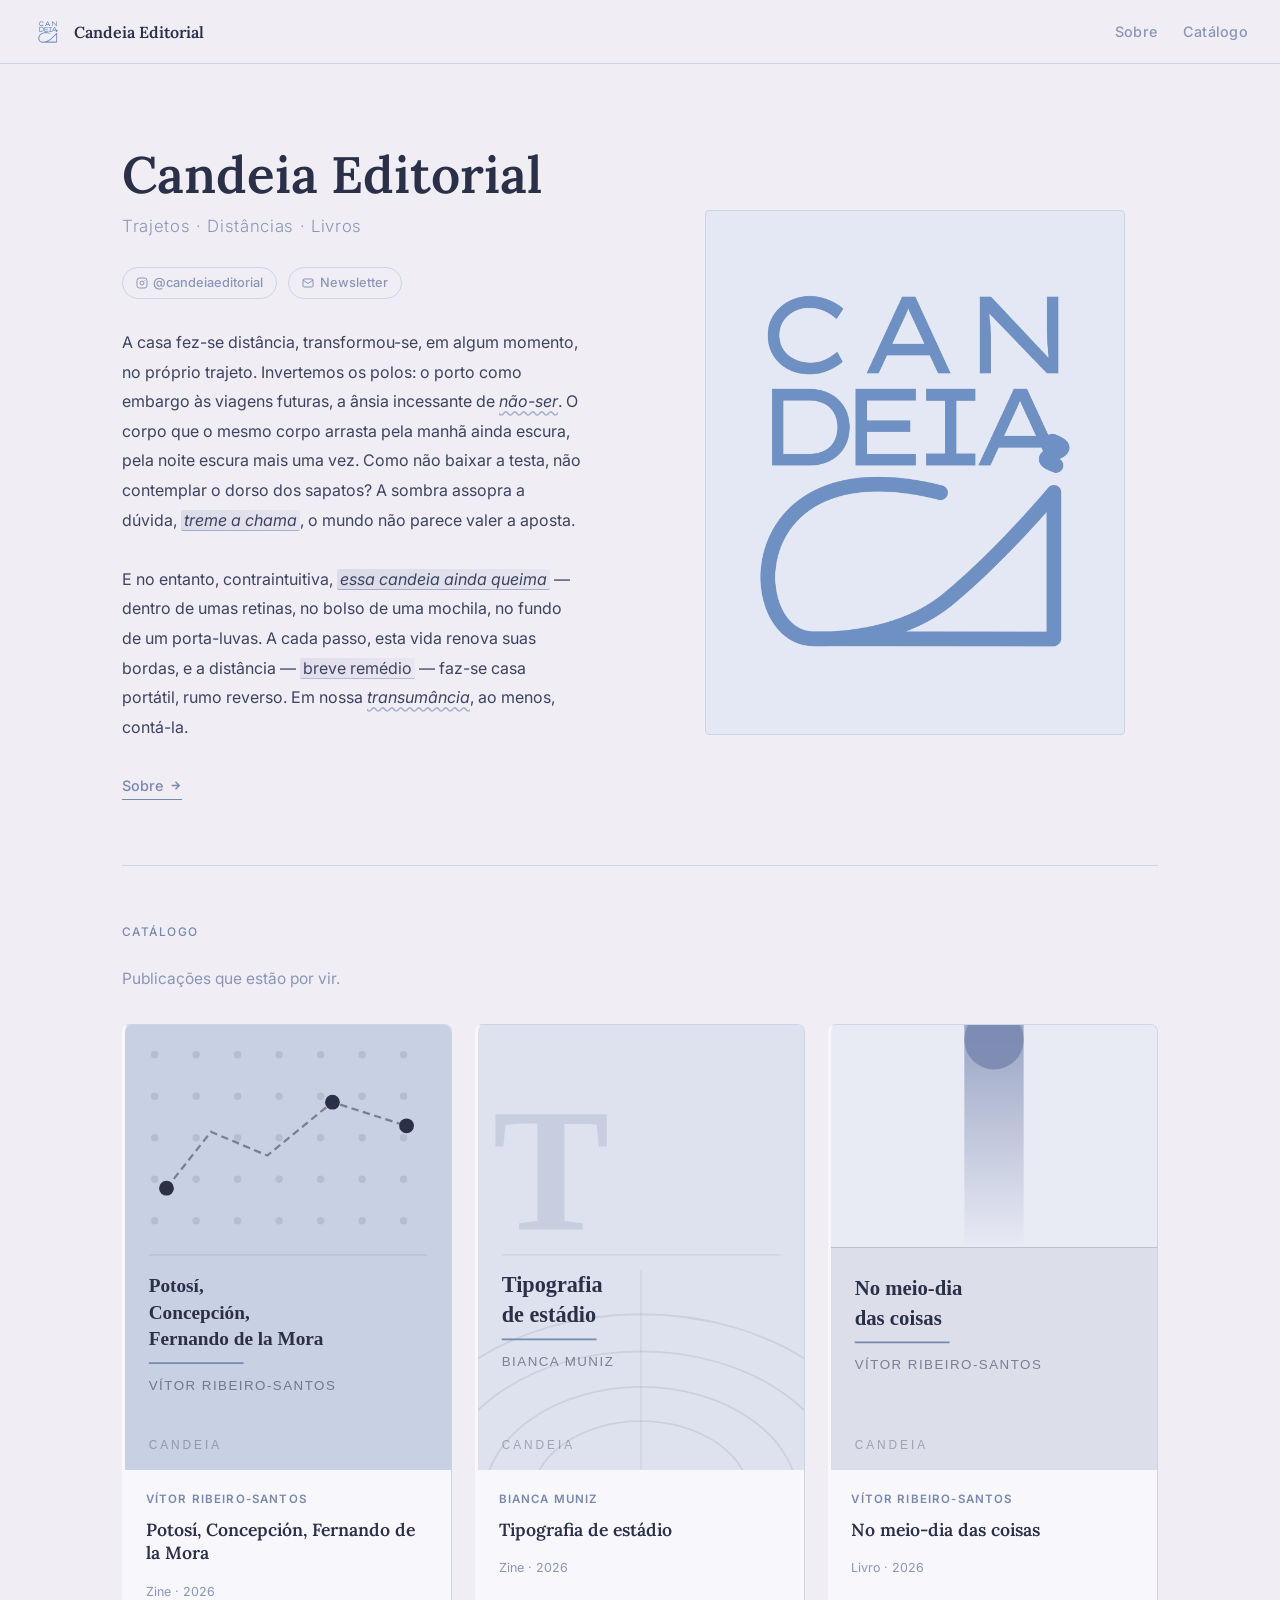
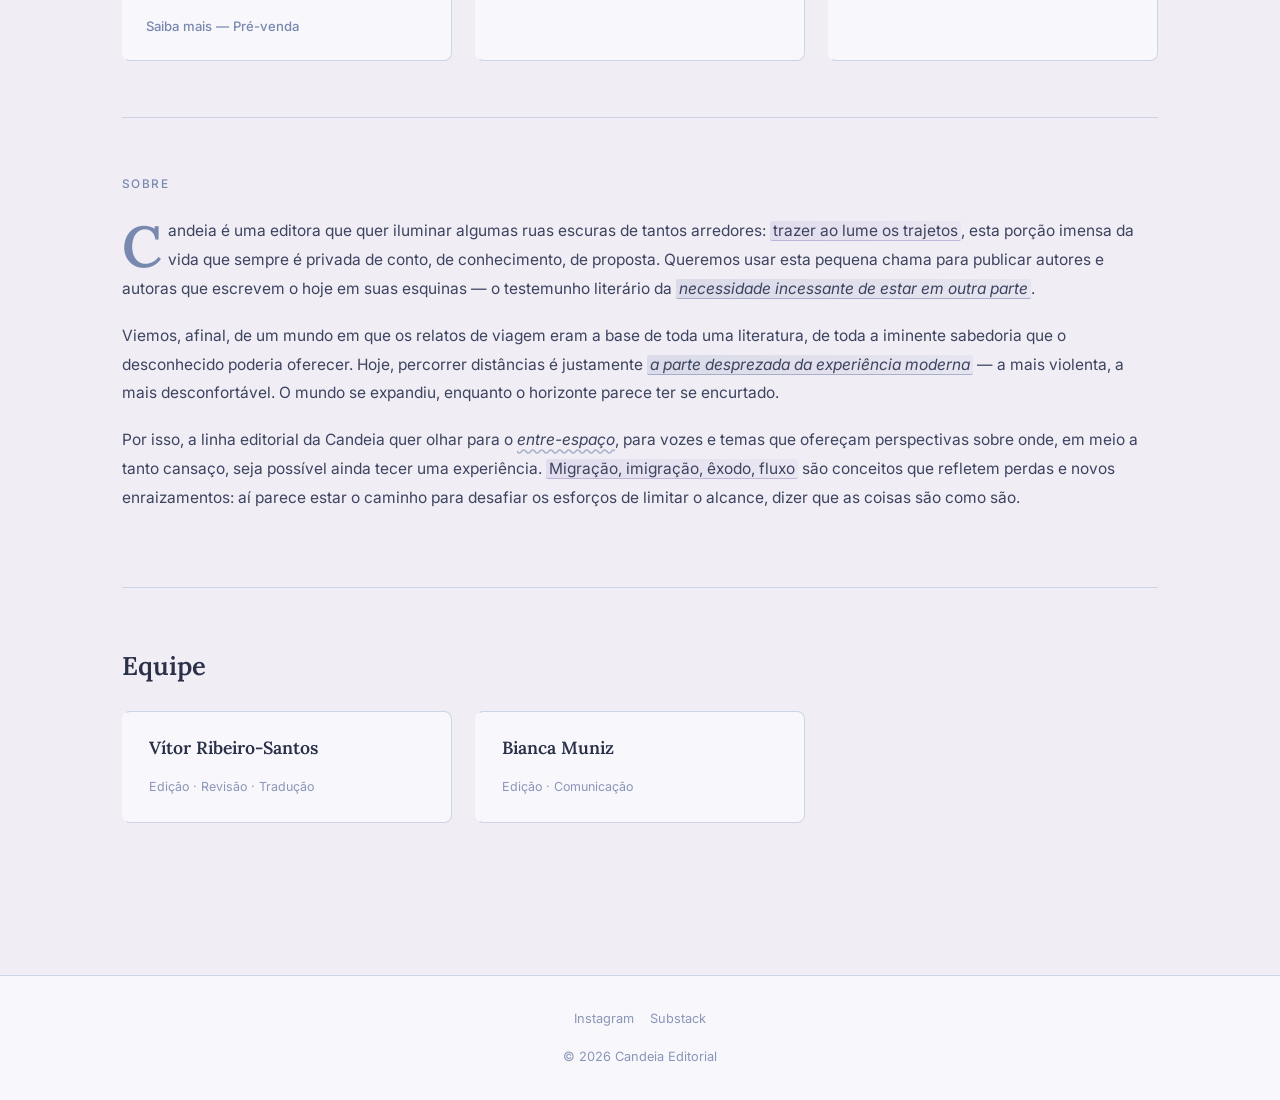
==== index.html @ a5323c8d "Add files via upload" ====
<!DOCTYPE html>
<html lang="pt">
<head>
  <meta charset="UTF-8" />
  <meta name="viewport" content="width=device-width, initial-scale=1.0" />
  <title>Candeia Editorial</title>
  <link rel="preconnect" href="https://fonts.googleapis.com" />
  <link href="https://fonts.googleapis.com/css2?family=Lora:ital,wght@0,400;0,600;1,400&family=Inter:wght@300;400;500&display=swap" rel="stylesheet" />
  <link rel="stylesheet" href="style.css" />
</head>
<body>

<nav aria-label="Main navigation">
  <a href="#" class="nav-logo" aria-label="Início">
    <img src="logo.png" alt="Logo Candeia" />
    Candeia Editorial
  </a>
  <ul class="nav-links">
    <li><a href="#sobre">Sobre</a></li>
    <li><a href="#catalogo">Catálogo</a></li>
  </ul>
</nav>

<section class="hero">
  <div class="hero-text">
    <h1>Candeia Editorial</h1>
    <p class="role">Trajetos · Distâncias · Livros</p>
    <div class="hero-social" aria-label="Links sociais">
      <a href="https://www.instagram.com/candeiaeditorial" target="_blank" rel="noopener" class="social-pill">
        <svg width="12" height="12" viewBox="0 0 24 24" fill="none" stroke="currentColor" stroke-width="2"><rect x="2" y="2" width="20" height="20" rx="5" ry="5"/><circle cx="12" cy="12" r="4"/><circle cx="17.5" cy="6.5" r="1" fill="currentColor" stroke="none"/></svg>
        @candeiaeditorial
      </a>
      <a href="https://substack.com/@candeiaeditorial" target="_blank" rel="noopener" class="social-pill">
        <svg width="12" height="12" viewBox="0 0 24 24" fill="none" stroke="currentColor" stroke-width="2"><path d="M4 4h16c1.1 0 2 .9 2 2v12c0 1.1-.9 2-2 2H4c-1.1 0-2-.9-2-2V6c0-1.1.9-2 2-2z"/><polyline points="22,6 12,13 2,6"/></svg>
        Newsletter
      </a>
    </div>
    <p class="hero-bio">
      A casa fez-se distância, transformou-se, em algum momento, no próprio trajeto. Invertemos os polos: o porto como embargo às viagens futuras, a ânsia incessante de <span class="hl-wave">não-ser</span>. O corpo que o mesmo corpo arrasta pela manhã ainda escura, pela noite escura mais uma vez. Como não baixar a testa, não contemplar o dorso dos sapatos? A sombra assopra a dúvida, <span class="hl">treme a chama</span>, o mundo não parece valer a aposta.<br><br>
      E no entanto, contraintuitiva, <span class="hl">essa candeia ainda queima</span> — dentro de umas retinas, no bolso de uma mochila, no fundo de um porta-luvas. A cada passo, esta vida renova suas bordas, e a distância — <span class="hl-green">breve remédio</span> — faz-se casa portátil, rumo reverso. Em nossa <span class="hl-wave">transumância</span>, ao menos, contá-la.
    </p>
    <a href="#sobre" class="btn-learn">
      Sobre
      <svg width="13" height="13" viewBox="0 0 24 24" fill="none" stroke="currentColor" stroke-width="2.5"><path d="M5 12h14M12 5l7 7-7 7"/></svg>
    </a>
  </div>
  <div class="hero-visual" aria-hidden="true">
    <div class="abstract-art">
      <img src="logo.png" alt="Logo Candeia" />
    </div>
  </div>
</section>

<div class="sections">

  <section class="section" id="catalogo">
    <p class="section-label">Catálogo</p>
    <p class="section-lead">Publicações que estão por vir.</p>
    <div class="card-grid">
      <div class="card">
        <div class="card-cover">
          <img src="[data-uri]" alt="Capa: Potosí, Concepción, Fernando de la Mora" />
        </div>
        <div class="card-body">
          <span class="card-tag">Vítor Ribeiro-Santos</span>
          <h3 class="card-title">Potosí, Concepción, Fernando de la Mora</h3>
          <span class="card-meta">Zine · 2026</span>
          <a href="https://benfeitoria.com/projeto/zine-potosi-concepcion-fernando-de-la-mora-26jd" class="card-link">Saiba mais — Pré-venda</a>
        </div>
      </div>
      <div class="card">
        <div class="card-cover">
          <img src="[data-uri]" alt="Capa: Tipografia de estádio" />
        </div>
        <div class="card-body">
          <span class="card-tag">Bianca Muniz</span>
          <h3 class="card-title">Tipografia de estádio</h3>
          <span class="card-meta">Zine · 2026</span>
        </div>
      </div>
      <div class="card">
        <div class="card-cover">
          <img src="[data-uri]" alt="Capa: No meio-dia das coisas" />
        </div>
        <div class="card-body">
          <span class="card-tag">Vítor Ribeiro-Santos</span>
          <h3 class="card-title">No meio-dia das coisas</h3>
          <span class="card-meta">Livro · 2026</span>
        </div>
      </div>
    </div>
  </section>

  <section class="section" id="sobre">
    <p class="section-label">Sobre</p>
    <div class="sobre-text">
      <p>Candeia é uma editora que quer iluminar algumas ruas escuras de tantos arredores: <span class="hl-green">trazer ao lume os trajetos</span>, esta porção imensa da vida que sempre é privada de conto, de conhecimento, de proposta. Queremos usar esta pequena chama para publicar autores e autoras que escrevem o hoje em suas esquinas — o testemunho literário da <span class="hl">necessidade incessante de estar em outra parte</span>.</p>
      <p>Viemos, afinal, de um mundo em que os relatos de viagem eram a base de toda uma literatura, de toda a iminente sabedoria que o desconhecido poderia oferecer. Hoje, percorrer distâncias é justamente <span class="hl">a parte desprezada da experiência moderna</span> — a mais violenta, a mais desconfortável. O mundo se expandiu, enquanto o horizonte parece ter se encurtado.</p>
      <p>Por isso, a linha editorial da Candeia quer olhar para o <span class="hl-wave">entre-espaço</span>, para vozes e temas que ofereçam perspectivas sobre onde, em meio a tanto cansaço, seja possível ainda tecer uma experiência. <span class="hl-green">Migração, imigração, êxodo, fluxo</span> são conceitos que refletem perdas e novos enraizamentos: aí parece estar o caminho para desafiar os esforços de limitar o alcance, dizer que as coisas são como são.</p>
    </div>
  </section>

  <section class="section">
    <p class="section-title">Equipe</p>
    <div class="card-grid">
      <div class="card card--team">
        <div class="card-body">
          <h3 class="card-title">Vítor Ribeiro-Santos</h3>
          <span class="card-meta">Edição · Revisão · Tradução</span>
        </div>
      </div>
      <div class="card card--team">
        <div class="card-body">
          <h3 class="card-title">Bianca Muniz</h3>
          <span class="card-meta">Edição · Comunicação</span>
        </div>
      </div>
    </div>
  </section>

</div>

<footer>
  <div class="footer-inner">
    <div class="footer-social" aria-label="Links sociais">
      <a href="https://www.instagram.com/candeiaeditorial" target="_blank" rel="noopener">Instagram</a>
      <a href="https://substack.com/@candeiaeditorial" target="_blank" rel="noopener">Substack</a>
    </div>
    <p class="footer-copy">© 2026 Candeia Editorial</p>
  </div>
</footer>

</body>
</html>
---- style.css ----
:root {
  --cream: #f0edf5;
  --ink: #2a3048;
  --muted: #8a96b8;
  --accent: #7888af;
  --accent-light: #e4e8f4;
  --border: #cdd4e8;
  --white: #f8f7fc;
  --nav-height: 64px;
}

*, *::before, *::after { box-sizing: border-box; margin: 0; padding: 0; }
html { scroll-behavior: smooth; }

body {
  font-family: 'Inter', sans-serif;
  background: var(--cream);
  color: var(--ink);
  font-size: 17px;
  line-height: 1.75;
}

a { color: inherit; text-decoration: none; }
a:hover { text-decoration: underline; }

/* ── NAV ── */
nav {
  position: sticky; top: 0; z-index: 100;
  height: var(--nav-height);
  background: rgba(240,237,245,0.92);
  backdrop-filter: blur(12px);
  border-bottom: 1px solid var(--border);
  display: flex; align-items: center;
  padding: 0 2rem; gap: 2rem;
}

.nav-logo {
  display: flex; align-items: center; gap: 0.6rem;
  font-family: 'Lora', serif; font-weight: 600; font-size: 1rem;
  color: var(--ink); text-decoration: none; flex-shrink: 0;
}
.nav-logo img {
  width: 32px; height: 32px; object-fit: contain;
}

.nav-links { display: flex; gap: 1.6rem; list-style: none; margin-left: auto; }
.nav-links a {
  font-size: 0.9rem; font-weight: 500; color: var(--muted);
  letter-spacing: 0.02em; transition: color 0.15s;
}
.nav-links a:hover { color: var(--ink); text-decoration: none; }

/* ── HERO ── */
.hero {
  max-width: 1100px; margin: 0 auto;
  padding: 5rem 2rem 4rem;
  display: grid; grid-template-columns: 1fr 1fr;
  gap: 4rem; align-items: center;
}

.hero-text h1 {
  font-family: 'Lora', serif;
  font-size: clamp(2.2rem, 4vw, 3.2rem);
  font-weight: 600; line-height: 1.2; margin-bottom: 0.4rem;
  color: var(--ink);
}

.hero-text .role {
  font-size: 1.05rem; color: var(--muted);
  margin-bottom: 1.6rem; font-weight: 300; letter-spacing: 0.04em;
}

.hero-social { display: flex; flex-wrap: wrap; gap: 0.7rem; margin-bottom: 1.8rem; }

.social-pill {
  display: inline-flex; align-items: center; gap: 0.35rem;
  font-size: 0.8rem; font-weight: 500; color: var(--muted);
  border: 1px solid var(--border); border-radius: 999px;
  padding: 0.25rem 0.8rem; transition: border-color 0.15s, color 0.15s;
}
.social-pill:hover { border-color: var(--accent); color: var(--accent); text-decoration: none; }

.hero-bio {
  font-size: 1rem; color: #3d4460; max-width: 46ch;
  margin-bottom: 1.8rem; line-height: 1.85;
}

/* ── TEXT HIGHLIGHTS ── */

/* Azul lavado: tensão, imagem viva */
.hl {
  background: linear-gradient(120deg, rgba(120,136,175,0.18) 0%, rgba(120,136,175,0.08) 100%);
  border-bottom: 1.5px solid rgba(120,136,175,0.55);
  border-radius: 2px;
  padding: 0 3px;
  font-style: italic;
}

/* Lilás suave: conceitos editoriais */
.hl-green {
  background: linear-gradient(120deg, rgba(160,148,200,0.18) 0%, rgba(160,148,200,0.07) 100%);
  border-bottom: 1.5px solid rgba(160,148,200,0.55);
  border-radius: 2px;
  padding: 0 3px;
}

/* Ondulado: palavras únicas, densas */
.hl-wave {
  text-decoration: underline wavy rgba(120,136,175,0.6);
  text-underline-offset: 3px;
  font-style: italic;
}

.btn-learn {
  display: inline-flex; align-items: center; gap: 0.4rem;
  font-size: 0.9rem; font-weight: 500; color: var(--accent);
  border-bottom: 1px solid var(--accent); padding-bottom: 1px; transition: opacity 0.15s;
}
.btn-learn:hover { opacity: 0.7; text-decoration: none; }

.hero-visual { display: flex; justify-content: center; align-items: center; }

.abstract-art {
  background: var(--accent-light);
  border: 1px solid var(--border);
  display: flex; align-items: center; justify-content: center;
  overflow: hidden; position: relative;
  width: 100%; max-width: 420px; aspect-ratio: 4/5;
  border-radius: 4px;
}
.abstract-art img {
  width: 100%; height: 100%; object-fit: cover;
}

/* ── SECTIONS ── */
.sections { max-width: 1100px; margin: 0 auto; padding: 0 2rem 6rem; }

.section { padding: 3.5rem 0; border-top: 1px solid var(--border); }

.section-label {
  font-size: 0.74rem; font-weight: 500;
  letter-spacing: 0.12em; text-transform: uppercase;
  color: var(--accent); margin-bottom: 1.4rem;
}

.section-title {
  font-family: 'Lora', serif; font-size: 1.6rem;
  font-weight: 600; margin-bottom: 1.4rem; color: var(--ink);
}

.section-lead {
  font-size: 0.97rem; color: var(--muted);
  max-width: 60ch; margin-bottom: 2rem;
}

/* ── CARDS ── */
.card-grid { display: grid; grid-template-columns: repeat(auto-fill, minmax(280px, 1fr)); gap: 1.4rem; }

.card {
  background: var(--white);
  border: 1px solid var(--border);
  border-left: 3px solid transparent;
  border-radius: 8px;
  padding: 0;
  overflow: hidden;
  display: flex; flex-direction: column;
  transition: box-shadow 0.2s, transform 0.2s, border-left-color 0.2s;
}
.card:hover {
  box-shadow: 0 6px 28px rgba(120,136,175,0.15);
  transform: translateY(-2px);
  border-left-color: var(--accent);
}

.card-cover {
  width: 100%;
  aspect-ratio: 11/15;
  overflow: hidden;
  flex-shrink: 0;
}
.card-cover img {
  width: 100%; height: 100%;
  object-fit: cover; display: block;
  transition: transform 0.35s ease;
}
.card:hover .card-cover img { transform: scale(1.03); }

.card-body {
  display: flex; flex-direction: column;
  gap: 0.5rem;
  padding: 1.2rem 1.3rem 1.4rem;
}

.card--team .card-body { padding: 1.5rem; }

.card-tag {
  font-size: 0.72rem; font-weight: 600;
  letter-spacing: 0.1em; text-transform: uppercase; color: var(--accent);
}

.card-title {
  font-family: 'Lora', serif; font-size: 1.1rem;
  font-weight: 600; line-height: 1.35; color: var(--ink);
}
.card-meta { font-size: 0.78rem; color: var(--muted); margin-top: 0.5rem; }

.card-link {
  font-size: 0.82rem; font-weight: 500; color: var(--accent);
  display: inline-flex; align-items: center; gap: 0.25rem; margin-top: 0.25rem;
}
.card-link:hover { text-decoration: underline; }

/* ── SOBRE ── */
.sobre-text p {
  font-size: 0.97rem; margin-bottom: 1.15rem;
  color: #3d4460; line-height: 1.85;
}

.sobre-text p:first-child::first-letter {
  font-family: 'Lora', serif;
  font-size: 3.6rem; font-weight: 600;
  line-height: 0.85; float: left;
  margin-right: 0.1em; margin-top: 0.08em;
  color: var(--accent);
}

/* ── FOOTER ── */
footer {
  border-top: 1px solid var(--border);
  background: var(--white);
  padding: 2rem; text-align: center;
}

.footer-inner {
  max-width: 1100px; margin: 0 auto;
  display: flex; flex-direction: column; align-items: center; gap: 1rem;
}

.footer-social { display: flex; gap: 1rem; }
.footer-social a { font-size: 0.8rem; color: var(--muted); transition: color 0.15s; }
.footer-social a:hover { color: var(--accent); text-decoration: none; }
.footer-copy { font-size: 0.8rem; color: var(--muted); }

/* ── RESPONSIVE ── */
@media (max-width: 700px) {
  .hero { grid-template-columns: 1fr; gap: 2.5rem; padding: 3rem 1.5rem; }
  .hero-visual { order: -1; }
  .sections { padding: 0 1.5rem 4rem; }
  nav { padding: 0 1.5rem; }
  .nav-links { gap: 1rem; }
  .sobre-text p:first-child::first-letter { font-size: 2.8rem; }
}
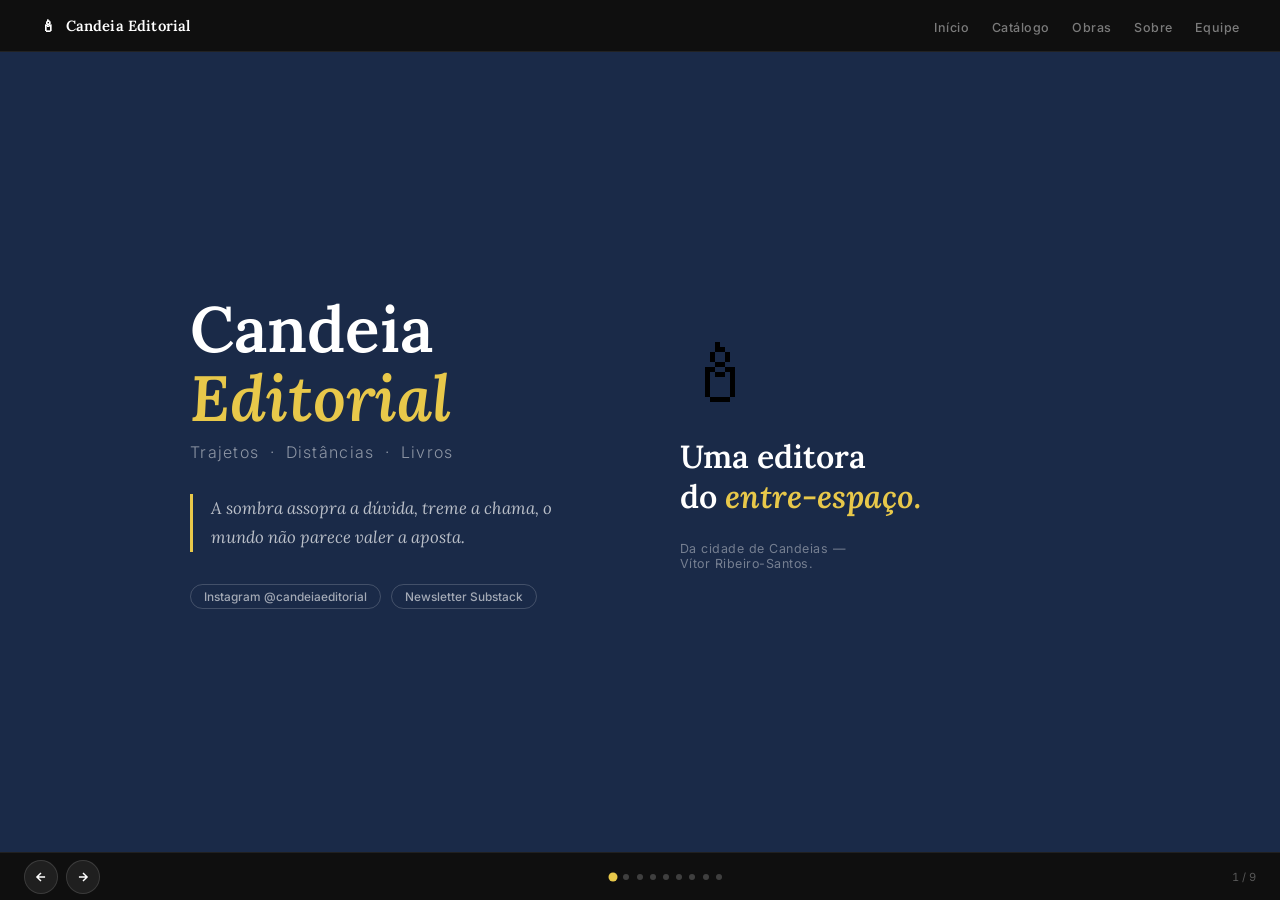
==== commit d98c6b1b: "Update index.html" ====
--- a/index.html
+++ b/index.html
@@ -1,134 +1,671 @@
 <!DOCTYPE html>
 <html lang="pt">
 <head>
-  <meta charset="UTF-8" />
-  <meta name="viewport" content="width=device-width, initial-scale=1.0" />
-  <title>Candeia Editorial</title>
-  <link rel="preconnect" href="https://fonts.googleapis.com" />
-  <link href="https://fonts.googleapis.com/css2?family=Lora:ital,wght@0,400;0,600;1,400&family=Inter:wght@300;400;500&display=swap" rel="stylesheet" />
-  <link rel="stylesheet" href="style.css" />
+<meta charset="UTF-8"/>
+<meta name="viewport" content="width=device-width,initial-scale=1"/>
+<title>Candeia Editorial</title>
+<link href="https://fonts.googleapis.com/css2?family=Lora:ital,wght@0,400;0,600;1,400&family=Inter:wght@300;400;500;600&display=swap" rel="stylesheet"/>
+<style>
+*,*::before,*::after{box-sizing:border-box;margin:0;padding:0}
+html{height:100%}
+body{font-family:'Inter',sans-serif;height:100%;display:flex;flex-direction:column;background:#111;overflow:hidden;}
+
+/* ── NAV ── */
+.nav{
+  flex-shrink:0;height:52px;
+  background:rgba(15,15,15,0.97);
+  border-bottom:1px solid rgba(255,255,255,0.08);
+  display:flex;align-items:center;padding:0 2.5rem;gap:2rem;
+}
+.nav-brand{
+  display:flex;align-items:center;gap:.6rem;
+  font-family:'Lora',serif;font-weight:600;font-size:.92rem;
+  color:#fff;text-decoration:none;letter-spacing:.01em;
+}
+.nav-flame{font-size:1rem;}
+.nav-links{display:flex;gap:1.4rem;list-style:none;margin-left:auto;}
+.nav-links a{
+  font-size:.78rem;font-weight:500;
+  color:rgba(255,255,255,.45);letter-spacing:.04em;
+  text-decoration:none;cursor:pointer;transition:color .15s;
+}
+.nav-links a:hover{color:#e8c84a;}
+
+/* ── DECK ── */
+.deck{flex:1;position:relative;overflow:hidden;}
+.slide{
+  position:absolute;inset:0;
+  display:none;flex-direction:column;
+  justify-content:center;
+  padding:2.5rem 3rem;
+  overflow-y:auto;
+}
+.slide.active{display:flex;animation:fadeIn .4s ease;}
+@keyframes fadeIn{from{opacity:0;transform:translateX(20px)}to{opacity:1;transform:translateX(0)}}
+
+/* ── BOTTOM BAR ── */
+.bar{
+  flex-shrink:0;height:48px;
+  background:rgba(15,15,15,0.95);
+  border-top:1px solid rgba(255,255,255,0.07);
+  display:flex;align-items:center;justify-content:space-between;
+  padding:0 1.5rem;
+}
+.dots{display:flex;gap:.45rem;align-items:center;}
+.dot{
+  width:6px;height:6px;border-radius:50%;
+  background:rgba(255,255,255,.2);border:none;cursor:pointer;
+  transition:background .2s,transform .2s;padding:0;
+}
+.dot.on{background:#e8c84a;transform:scale(1.5);}
+.nav-btns{display:flex;gap:.5rem;}
+.nav-btn{
+  width:34px;height:34px;border-radius:50%;
+  background:rgba(255,255,255,.07);
+  border:1px solid rgba(255,255,255,.12);
+  color:#fff;cursor:pointer;
+  display:flex;align-items:center;justify-content:center;
+  transition:background .2s;
+}
+.nav-btn:hover{background:rgba(255,255,255,.15);}
+.counter{font-size:.7rem;color:rgba(255,255,255,.3);font-variant-numeric:tabular-nums;}
+
+/* ── EYEBROW ── */
+.eyebrow{
+  font-size:.65rem;font-weight:600;
+  letter-spacing:.18em;text-transform:uppercase;
+  margin-bottom:1rem;display:block;
+}
+
+/* ══════════════════════════════════
+   S1 — CAPA
+══════════════════════════════════ */
+.s1{background:#1a2a48;}
+.s1-inner{
+  max-width:900px;width:100%;margin:0 auto;
+  display:grid;grid-template-columns:1fr 1fr;
+  gap:5rem;align-items:center;
+}
+.s1-left h1{
+  font-family:'Lora',serif;
+  font-size:clamp(2.4rem,5vw,4rem);
+  font-weight:600;line-height:1.08;color:#fff;
+  margin-bottom:.5rem;
+}
+.s1-left h1 em{font-style:italic;color:#e8c84a;}
+.s1-subtitle{
+  font-size:1rem;color:rgba(255,255,255,.5);
+  font-weight:300;letter-spacing:.08em;margin-bottom:2rem;
+}
+.s1-bio{
+  font-family:'Lora',serif;font-style:italic;
+  font-size:1.05rem;color:rgba(255,255,255,.7);
+  line-height:1.75;max-width:42ch;
+  border-left:3px solid #e8c84a;padding-left:1.1rem;
+  margin-bottom:2rem;
+}
+.pills{display:flex;flex-wrap:wrap;gap:.6rem;}
+.pill{
+  font-size:.74rem;font-weight:500;
+  color:rgba(255,255,255,.6);
+  border:1px solid rgba(255,255,255,.18);
+  border-radius:999px;padding:.26rem .82rem;
+  text-decoration:none;transition:color .15s,border-color .15s;
+}
+.pill:hover{color:#e8c84a;border-color:#e8c84a;}
+.s1-right{
+  display:flex;flex-direction:column;gap:1rem;
+  align-items:flex-start;
+}
+.s1-flame{
+  font-size:5rem;line-height:1;
+  margin-bottom:.5rem;
+}
+.s1-tagline{
+  font-family:'Lora',serif;
+  font-size:clamp(1.4rem,2.5vw,2rem);
+  font-weight:600;color:#fff;line-height:1.25;
+}
+.s1-tagline em{font-style:italic;color:#e8c84a;}
+.s1-loc{
+  font-size:.78rem;color:rgba(255,255,255,.4);
+  letter-spacing:.04em;margin-top:.5rem;
+}
+
+/* ══════════════════════════════════
+   S2 — MANIFESTO
+══════════════════════════════════ */
+.s2{background:#f5f2eb;}
+.s2-inner{max-width:820px;width:100%;margin:0 auto;}
+.s2 .eyebrow{color:#d4502a;}
+.s2-pull{
+  font-family:'Lora',serif;
+  font-size:clamp(1.5rem,2.8vw,2.3rem);
+  font-weight:600;line-height:1.25;color:#1a1a1a;
+  margin-bottom:2rem;
+}
+.s2-pull em{font-style:italic;color:#3d5fa0;}
+.s2-cols{display:grid;grid-template-columns:1fr 1fr;gap:2.5rem;}
+.s2-cols p{font-size:.97rem;color:#3a3630;line-height:1.88;}
+.mk-r{background:rgba(212,80,42,.18);border-bottom:1.5px solid rgba(212,80,42,.55);border-radius:2px;padding:0 2px;font-style:italic;}
+.mk-g{background:rgba(74,124,95,.18);border-bottom:1.5px solid rgba(74,124,95,.55);border-radius:2px;padding:0 2px;}
+.mk-w{text-decoration:underline wavy rgba(61,95,160,.5);text-underline-offset:3px;font-style:italic;}
+
+/* ══════════════════════════════════
+   S3 — SOBRE
+══════════════════════════════════ */
+.s3{background:#4a7c5f;}
+.s3-inner{max-width:960px;width:100%;margin:0 auto;}
+.s3 .eyebrow{color:#e8c84a;}
+.s3-title{
+  font-family:'Lora',serif;
+  font-size:clamp(1.6rem,2.8vw,2.4rem);
+  font-weight:600;color:#fff;line-height:1.2;
+  margin-bottom:2rem;
+}
+.s3-title em{font-style:italic;color:#e8c84a;}
+.s3-cols{display:grid;grid-template-columns:repeat(3,1fr);gap:1.5rem;}
+.s3-col{
+  background:rgba(255,255,255,.1);border-radius:6px;
+  padding:1.4rem;border-top:3px solid #e8c84a;
+}
+.s3-col h3{
+  font-family:'Lora',serif;font-size:.95rem;
+  font-weight:600;color:#fff;margin-bottom:.6rem;
+}
+.s3-col p{font-size:.88rem;color:rgba(255,255,255,.75);line-height:1.75;}
+
+/* ══════════════════════════════════
+   S4, S5, S6 — CATÁLOGO (1 por slide)
+══════════════════════════════════ */
+.s4{background:#1a2a48;}
+.s5{background:#d4502a;}
+.s6{background:#4a7c5f;}
+
+.s-cat-inner{
+  max-width:860px;width:100%;margin:0 auto;
+  display:grid;grid-template-columns:1fr 1fr;
+  gap:4rem;align-items:center;
+}
+.cat-label-col{}
+.cat-num{
+  font-size:clamp(5rem,12vw,9rem);
+  font-family:'Lora',serif;font-weight:600;
+  line-height:.9;
+  color:rgba(255,255,255,.08);
+  margin-bottom:-.5rem;
+  display:block;
+}
+.cat-type{
+  font-size:.68rem;font-weight:600;
+  letter-spacing:.15em;text-transform:uppercase;
+  color:#e8c84a;margin-bottom:.7rem;display:block;
+}
+.cat-title{
+  font-family:'Lora',serif;
+  font-size:clamp(1.6rem,3vw,2.5rem);
+  font-weight:600;line-height:1.15;color:#fff;
+  margin-bottom:.4rem;
+}
+.cat-author{
+  font-size:.9rem;color:rgba(255,255,255,.5);
+  margin-bottom:1.2rem;
+}
+.cat-badge{
+  display:inline-block;
+  font-size:.68rem;font-weight:600;letter-spacing:.08em;text-transform:uppercase;
+  background:rgba(232,200,74,.18);color:#e8c84a;
+  border:1px solid rgba(232,200,74,.38);
+  border-radius:4px;padding:.2rem .65rem;margin-bottom:1.4rem;
+}
+.cat-desc{
+  font-size:.93rem;color:rgba(255,255,255,.7);
+  line-height:1.82;max-width:46ch;margin-bottom:1.6rem;
+}
+.cat-buy{
+  display:inline-flex;align-items:center;gap:.4rem;
+  font-size:.82rem;font-weight:600;color:#e8c84a;
+  border:1.5px solid rgba(232,200,74,.45);
+  border-radius:4px;padding:.44rem 1rem;text-decoration:none;
+  transition:background .15s;
+}
+.cat-buy:hover{background:rgba(232,200,74,.12);text-decoration:none;}
+.cat-visual{
+  display:flex;flex-direction:column;justify-content:center;
+  gap:1.2rem;
+}
+.cat-line{
+  height:1px;background:rgba(255,255,255,.15);
+}
+.cat-meta-block{
+  padding:1.5rem;
+  background:rgba(255,255,255,.06);
+  border-radius:6px;
+  border-left:3px solid #e8c84a;
+}
+.cat-meta-block p{
+  font-size:.85rem;color:rgba(255,255,255,.6);
+  line-height:1.7;
+}
+.cat-meta-block strong{
+  display:block;font-size:.68rem;font-weight:600;
+  letter-spacing:.12em;text-transform:uppercase;
+  color:#e8c84a;margin-bottom:.4rem;
+}
+
+/* ══════════════════════════════════
+   S7 — VÍTOR / OUTRAS OBRAS
+══════════════════════════════════ */
+.s7{background:#2a1f38;}
+.s7-inner{
+  max-width:1100px;width:100%;margin:0 auto;
+  display:flex;flex-direction:column;
+  height:100%;overflow:hidden;
+  padding:1rem 0;
+}
+.s7-top{
+  flex-shrink:0;margin-bottom:1.2rem;
+}
+.s7 .eyebrow{color:#e8c84a;}
+.s7-title{
+  font-family:'Lora',serif;
+  font-size:clamp(1.2rem,2.2vw,1.7rem);
+  font-weight:600;color:#fff;line-height:1.2;
+  margin-bottom:.3rem;
+}
+.s7-title em{font-style:italic;color:#e8c84a;}
+.s7-intro{
+  font-size:.82rem;color:rgba(255,255,255,.45);
+  max-width:70ch;line-height:1.6;
+}
+.s7-cards{
+  flex:1;overflow-y:auto;
+  display:grid;grid-template-columns:repeat(5,1fr);
+  gap:.9rem;align-content:start;
+}
+.s7-cards::-webkit-scrollbar{width:3px;}
+.s7-cards::-webkit-scrollbar-thumb{background:rgba(255,255,255,.15);border-radius:2px;}
+.v-card{
+  background:rgba(255,255,255,.07);
+  border:1px solid rgba(255,255,255,.1);
+  border-radius:6px;
+  padding:1.1rem .95rem;
+  display:flex;flex-direction:column;gap:.4rem;
+  transition:background .2s,transform .2s;
+}
+.v-card:hover{background:rgba(255,255,255,.13);transform:translateY(-2px);}
+.v-stripe{
+  height:3px;border-radius:2px;
+  margin-bottom:.4rem;flex-shrink:0;
+}
+.v-type{font-size:.6rem;font-weight:600;letter-spacing:.1em;text-transform:uppercase;color:#e8c84a;}
+.v-title{font-family:'Lora',serif;font-size:.9rem;font-weight:600;color:#fff;line-height:1.3;}
+.v-year{font-size:.7rem;color:rgba(255,255,255,.4);}
+.v-desc{font-size:.75rem;color:rgba(255,255,255,.62);line-height:1.62;flex:1;}
+.v-buy{font-size:.65rem;color:rgba(255,255,255,.35);margin-top:.2rem;line-height:1.4;}
+
+/* ══════════════════════════════════
+   S8 — CONVITE (fecho do Vítor)
+══════════════════════════════════ */
+.s8{background:#d4502a;}
+.s8-inner{
+  max-width:780px;width:100%;margin:0 auto;
+  text-align:center;
+}
+.s8 .eyebrow{color:rgba(255,255,255,.6);}
+.s8-quote{
+  font-family:'Lora',serif;
+  font-size:clamp(1.1rem,2.2vw,1.6rem);
+  font-style:italic;
+  color:#fff;line-height:1.7;
+  margin-bottom:2.5rem;
+  max-width:58ch;margin-left:auto;margin-right:auto;
+}
+.s8-quote em{font-style:normal;font-weight:600;}
+.s8-sig{
+  font-size:.85rem;color:rgba(255,255,255,.65);
+  margin-bottom:2.5rem;letter-spacing:.04em;
+}
+.s8-links{display:flex;gap:.9rem;justify-content:center;flex-wrap:wrap;}
+.s8-btn{
+  font-size:.85rem;font-weight:600;color:#fff;
+  background:rgba(255,255,255,.15);
+  border:1.5px solid rgba(255,255,255,.3);
+  border-radius:4px;padding:.5rem 1.3rem;text-decoration:none;
+  transition:background .15s;
+}
+.s8-btn:hover{background:rgba(255,255,255,.25);text-decoration:none;}
+.s8-copy{margin-top:3rem;font-size:.73rem;color:rgba(255,255,255,.35);}
+
+/* ══════════════════════════════════
+   S9 — EQUIPE & FIM
+══════════════════════════════════ */
+.s9{background:#f5f2eb;}
+.s9-inner{max-width:700px;width:100%;margin:0 auto;text-align:center;}
+.s9 .eyebrow{color:#d4502a;}
+.s9-title{
+  font-family:'Lora',serif;
+  font-size:clamp(1.6rem,2.8vw,2.2rem);
+  font-weight:600;color:#1a1a1a;margin-bottom:2.5rem;
+}
+.s9-team{display:flex;gap:1.3rem;justify-content:center;flex-wrap:wrap;margin-bottom:2.5rem;}
+.s9-card{
+  background:#3d5fa0;border-radius:8px;
+  padding:1.6rem 1.8rem;min-width:230px;text-align:left;
+  border-top:4px solid #e8c84a;
+}
+.s9-name{font-family:'Lora',serif;font-size:1.05rem;font-weight:600;color:#fff;margin-bottom:.3rem;}
+.s9-role{font-size:.78rem;color:rgba(255,255,255,.6);}
+.s9-links{display:flex;gap:.9rem;justify-content:center;flex-wrap:wrap;}
+.s9-link{
+  font-size:.82rem;font-weight:500;
+  color:#3d5fa0;border:1.5px solid #3d5fa0;
+  border-radius:4px;padding:.44rem 1rem;text-decoration:none;
+  transition:background .15s;
+}
+.s9-link:hover{background:rgba(61,95,160,.08);}
+.s9-copy{margin-top:2.5rem;font-size:.73rem;color:#a09a94;}
+
+/* ── RESPONSIVE ── */
+@media(max-width:720px){
+  .s1-inner,.s-cat-inner{grid-template-columns:1fr;gap:2rem;}
+  .s1-right{display:none;}
+  .s2-cols,.s3-cols{grid-template-columns:1fr;}
+  .s7-cards{grid-template-columns:repeat(2,1fr);}
+  .slide{padding:1.5rem;}
+}
+</style>
 </head>
 <body>
 
-<nav aria-label="Main navigation">
-  <a href="#" class="nav-logo" aria-label="Início">
-    <img src="logo.png" alt="Logo Candeia" />
+<!-- NAV -->
+<nav class="nav">
+  <span class="nav-brand">
+    <span class="nav-flame">🕯</span>
     Candeia Editorial
-  </a>
+  </span>
   <ul class="nav-links">
-    <li><a href="#sobre">Sobre</a></li>
-    <li><a href="#catalogo">Catálogo</a></li>
+    <li><a onclick="goTo(0)">Início</a></li>
+    <li><a onclick="goTo(3)">Catálogo</a></li>
+    <li><a onclick="goTo(6)">Obras</a></li>
+    <li><a onclick="goTo(2)">Sobre</a></li>
+    <li><a onclick="goTo(8)">Equipe</a></li>
   </ul>
 </nav>
 
-<section class="hero">
-  <div class="hero-text">
-    <h1>Candeia Editorial</h1>
-    <p class="role">Trajetos · Distâncias · Livros</p>
-    <div class="hero-social" aria-label="Links sociais">
-      <a href="https://www.instagram.com/candeiaeditorial" target="_blank" rel="noopener" class="social-pill">
-        <svg width="12" height="12" viewBox="0 0 24 24" fill="none" stroke="currentColor" stroke-width="2"><rect x="2" y="2" width="20" height="20" rx="5" ry="5"/><circle cx="12" cy="12" r="4"/><circle cx="17.5" cy="6.5" r="1" fill="currentColor" stroke="none"/></svg>
-        @candeiaeditorial
-      </a>
-      <a href="https://substack.com/@candeiaeditorial" target="_blank" rel="noopener" class="social-pill">
-        <svg width="12" height="12" viewBox="0 0 24 24" fill="none" stroke="currentColor" stroke-width="2"><path d="M4 4h16c1.1 0 2 .9 2 2v12c0 1.1-.9 2-2 2H4c-1.1 0-2-.9-2-2V6c0-1.1.9-2 2-2z"/><polyline points="22,6 12,13 2,6"/></svg>
-        Newsletter
-      </a>
-    </div>
-    <p class="hero-bio">
-      A casa fez-se distância, transformou-se, em algum momento, no próprio trajeto. Invertemos os polos: o porto como embargo às viagens futuras, a ânsia incessante de <span class="hl-wave">não-ser</span>. O corpo que o mesmo corpo arrasta pela manhã ainda escura, pela noite escura mais uma vez. Como não baixar a testa, não contemplar o dorso dos sapatos? A sombra assopra a dúvida, <span class="hl">treme a chama</span>, o mundo não parece valer a aposta.<br><br>
-      E no entanto, contraintuitiva, <span class="hl">essa candeia ainda queima</span> — dentro de umas retinas, no bolso de uma mochila, no fundo de um porta-luvas. A cada passo, esta vida renova suas bordas, e a distância — <span class="hl-green">breve remédio</span> — faz-se casa portátil, rumo reverso. Em nossa <span class="hl-wave">transumância</span>, ao menos, contá-la.
-    </p>
-    <a href="#sobre" class="btn-learn">
-      Sobre
-      <svg width="13" height="13" viewBox="0 0 24 24" fill="none" stroke="currentColor" stroke-width="2.5"><path d="M5 12h14M12 5l7 7-7 7"/></svg>
-    </a>
-  </div>
-  <div class="hero-visual" aria-hidden="true">
-    <div class="abstract-art">
-      <img src="logo.png" alt="Logo Candeia" />
-    </div>
-  </div>
-</section>
-
-<div class="sections">
-
-  <section class="section" id="catalogo">
-    <p class="section-label">Catálogo</p>
-    <p class="section-lead">Publicações que estão por vir.</p>
-    <div class="card-grid">
-      <div class="card">
-        <div class="card-cover">
-          <img src="[data-uri]" alt="Capa: Potosí, Concepción, Fernando de la Mora" />
-        </div>
-        <div class="card-body">
-          <span class="card-tag">Vítor Ribeiro-Santos</span>
-          <h3 class="card-title">Potosí, Concepción, Fernando de la Mora</h3>
-          <span class="card-meta">Zine · 2026</span>
-          <a href="https://benfeitoria.com/projeto/zine-potosi-concepcion-fernando-de-la-mora-26jd" class="card-link">Saiba mais — Pré-venda</a>
-        </div>
-      </div>
-      <div class="card">
-        <div class="card-cover">
-          <img src="[data-uri]" alt="Capa: Tipografia de estádio" />
-        </div>
-        <div class="card-body">
-          <span class="card-tag">Bianca Muniz</span>
-          <h3 class="card-title">Tipografia de estádio</h3>
-          <span class="card-meta">Zine · 2026</span>
-        </div>
-      </div>
-      <div class="card">
-        <div class="card-cover">
-          <img src="[data-uri]" alt="Capa: No meio-dia das coisas" />
-        </div>
-        <div class="card-body">
-          <span class="card-tag">Vítor Ribeiro-Santos</span>
-          <h3 class="card-title">No meio-dia das coisas</h3>
-          <span class="card-meta">Livro · 2026</span>
-        </div>
-      </div>
-    </div>
-  </section>
-
-  <section class="section" id="sobre">
-    <p class="section-label">Sobre</p>
-    <div class="sobre-text">
-      <p>Candeia é uma editora que quer iluminar algumas ruas escuras de tantos arredores: <span class="hl-green">trazer ao lume os trajetos</span>, esta porção imensa da vida que sempre é privada de conto, de conhecimento, de proposta. Queremos usar esta pequena chama para publicar autores e autoras que escrevem o hoje em suas esquinas — o testemunho literário da <span class="hl">necessidade incessante de estar em outra parte</span>.</p>
-      <p>Viemos, afinal, de um mundo em que os relatos de viagem eram a base de toda uma literatura, de toda a iminente sabedoria que o desconhecido poderia oferecer. Hoje, percorrer distâncias é justamente <span class="hl">a parte desprezada da experiência moderna</span> — a mais violenta, a mais desconfortável. O mundo se expandiu, enquanto o horizonte parece ter se encurtado.</p>
-      <p>Por isso, a linha editorial da Candeia quer olhar para o <span class="hl-wave">entre-espaço</span>, para vozes e temas que ofereçam perspectivas sobre onde, em meio a tanto cansaço, seja possível ainda tecer uma experiência. <span class="hl-green">Migração, imigração, êxodo, fluxo</span> são conceitos que refletem perdas e novos enraizamentos: aí parece estar o caminho para desafiar os esforços de limitar o alcance, dizer que as coisas são como são.</p>
-    </div>
-  </section>
-
-  <section class="section">
-    <p class="section-title">Equipe</p>
-    <div class="card-grid">
-      <div class="card card--team">
-        <div class="card-body">
-          <h3 class="card-title">Vítor Ribeiro-Santos</h3>
-          <span class="card-meta">Edição · Revisão · Tradução</span>
-        </div>
-      </div>
-      <div class="card card--team">
-        <div class="card-body">
-          <h3 class="card-title">Bianca Muniz</h3>
-          <span class="card-meta">Edição · Comunicação</span>
-        </div>
-      </div>
-    </div>
-  </section>
-
-</div>
-
-<footer>
-  <div class="footer-inner">
-    <div class="footer-social" aria-label="Links sociais">
-      <a href="https://www.instagram.com/candeiaeditorial" target="_blank" rel="noopener">Instagram</a>
-      <a href="https://substack.com/@candeiaeditorial" target="_blank" rel="noopener">Substack</a>
-    </div>
-    <p class="footer-copy">© 2026 Candeia Editorial</p>
-  </div>
-</footer>
-
+<!-- DECK -->
+<div class="deck" id="deck">
+
+<!-- S1: CAPA -->
+<div class="slide s1 active" data-i="0">
+  <div class="s1-inner">
+    <div class="s1-left">
+      <h1>Candeia<br><em>Editorial</em></h1>
+      <p class="s1-subtitle">Trajetos &nbsp;·&nbsp; Distâncias &nbsp;·&nbsp; Livros</p>
+      <p class="s1-bio">A sombra assopra a dúvida, treme a chama, o mundo não parece valer a aposta.</p>
+      <div class="pills">
+        <a href="https://instagram.com/candeiaeditorial" target="_blank" class="pill">Instagram @candeiaeditorial</a>
+        <a href="https://substack.com/@candeiaeditorial" target="_blank" class="pill">Newsletter Substack</a>
+      </div>
+    </div>
+    <div class="s1-right">
+      <div class="s1-flame">🕯</div>
+      <p class="s1-tagline">Uma editora<br>do <em>entre-espaço.</em></p>
+      <p class="s1-loc">Da cidade de Candeias —<br>Vítor Ribeiro-Santos.</p>
+    </div>
+  </div>
+</div>
+
+<!-- S2: MANIFESTO -->
+<div class="slide s2" data-i="1">
+  <div class="s2-inner">
+    <span class="eyebrow">Manifesto</span>
+    <p class="s2-pull">Uma chama pequena <em>contra o peso da distância.</em></p>
+    <div class="s2-cols">
+      <p>A casa fez-se distância, transformou-se, em algum momento, no próprio trajeto. Invertemos os polos: o porto como embargo às viagens futuras, a ânsia incessante de <span class="mk-w">não-ser</span>. O corpo que o mesmo corpo arrasta pela manhã ainda escura, pela noite escura mais uma vez. Como não baixar a testa, não contemplar o dorso dos sapatos? A sombra assopra a dúvida, <span class="mk-r">treme a chama</span>, o mundo não parece valer a aposta.</p>
+      <p>E no entanto, contraintuitiva, <span class="mk-r">essa candeia ainda queima</span> — dentro de umas retinas, no bolso de uma mochila, no fundo de um porta-luvas. A cada passo, esta vida renova suas bordas, e a distância — <span class="mk-g">breve remédio</span> — faz-se casa portátil, rumo reverso. Em nossa <span class="mk-w">transumância</span>, ao menos, contá-la.</p>
+    </div>
+  </div>
+</div>
+
+<!-- S3: SOBRE -->
+<div class="slide s3" data-i="2">
+  <div class="s3-inner">
+    <span class="eyebrow">Sobre a Candeia</span>
+    <h2 class="s3-title">Uma editora do <em>entre-espaço.</em></h2>
+    <div class="s3-cols">
+      <div class="s3-col">
+        <h3>O testemunho literário</h3>
+        <p>Candeia é uma editora que quer iluminar algumas ruas escuras de tantos arredores: trazer ao lume os trajetos, esta porção imensa da vida que sempre é privada de conto, de conhecimento, de proposta.</p>
+      </div>
+      <div class="s3-col">
+        <h3>A parte desprezada</h3>
+        <p>Percorrer distâncias é justamente a parte desprezada da experiência moderna — a mais violenta, a mais desconfortável. O mundo se expandiu, enquanto o horizonte parece ter se encurtado.</p>
+      </div>
+      <div class="s3-col">
+        <h3>Migração, êxodo, fluxo</h3>
+        <p>A linha editorial da Candeia quer olhar para o entre-espaço, para vozes e temas que ofereçam perspectivas sobre onde seja possível ainda tecer uma experiência.</p>
+      </div>
+    </div>
+  </div>
+</div>
+
+<!-- S4: CATÁLOGO 1 — Potosí -->
+<div class="slide s4" data-i="3">
+  <div class="s-cat-inner">
+    <div class="cat-label-col">
+      <span class="cat-num">01</span>
+      <span class="cat-type">Catálogo Candeia · Zine · 2026</span>
+      <h2 class="cat-title">Potosí, Concepción,<br>Fernando de la Mora</h2>
+      <p class="cat-author">Vítor Ribeiro-Santos</p>
+      <span class="cat-badge">Pré-venda aberta</span>
+      <p class="cat-desc"> </p>
+      <a href="https://benfeitoria.com/projeto/zine-potosi-concepcion-fernando-de-la-mora-26jd" target="_blank" class="cat-buy">Saiba mais — Pré-venda →</a>
+    </div>
+    <div class="cat-visual">
+      <div class="cat-meta-block">
+        <strong>Sobre o trajeto</strong>
+        <p>Potosí (Bolívia) → Concepción (Chile) → Fernando de la Mora (Paraguai).</p>
+      </div>
+      <div class="cat-meta-block">
+        <strong>Formato</strong>
+        <p>Zine · La Luz · Agosto/2026 · Pré-venda via Benfeitoria</p>
+      </div>
+    </div>
+  </div>
+</div>
+
+<!-- S5: CATÁLOGO 2 — Tipografia -->
+<div class="slide s5" data-i="4">
+  <div class="s-cat-inner">
+    <div class="cat-label-col">
+      <span class="cat-num">02</span>
+      <span class="cat-type">Catálogo Candeia · Zine · 2026</span>
+      <h2 class="cat-title">Tipografia<br>de estádio</h2>
+      <p class="cat-author">Bianca Muniz</p>
+      <span class="cat-badge">Em breve</span>
+      <p class="cat-desc">Letreiros, placares, faixas: a linguagem visual que os estádios inventaram. Um olhar sobre a tipografia que ninguém encomendou mas todos reconhecem.</p>
+    </div>
+    <div class="cat-visual">
+      <div class="cat-meta-block">
+        <strong>Sobre o projeto</strong>
+        <p>Uma investigação visual e gráfica sobre os sistemas tipográficos não-oficiais que emergem dos estádios de futebol — das placas artesanais às faixas de torcida.</p>
+      </div>
+      <div class="cat-meta-block">
+        <strong>Formato</strong>
+        <p>Zine · La Luz · Agosto/2026</p>
+      </div>
+    </div>
+  </div>
+</div>
+
+<!-- S6: CATÁLOGO 3 — No meio-dia -->
+<div class="slide s6" data-i="5">
+  <div class="s-cat-inner">
+    <div class="cat-label-col">
+      <span class="cat-num">03</span>
+      <span class="cat-type">Catálogo Candeia · Livro · 2026</span>
+      <h2 class="cat-title">No meio-dia<br>das coisas</h2>
+      <p class="cat-author">Vítor Ribeiro-Santos</p>
+      <span class="cat-badge">Em breve</span>
+      <p class="cat-desc"> </p>
+    </div>
+    <div class="cat-visual">
+      <div class="cat-meta-block">
+        <strong>Sobre o livro</strong>
+        <p> </p>
+      </div>
+      <div class="cat-meta-block">
+        <strong>Formato</strong>
+        <p>Livro · Candeia Editorial · Novembro/2026</p>
+      </div>
+    </div>
+  </div>
+</div>
+
+<!-- S7: OUTRAS OBRAS DO VÍTOR -->
+<div class="slide s7" data-i="6">
+  <div class="s7-inner">
+    <div class="s7-top">
+      <span class="eyebrow">Outras obras</span>
+      <h2 class="s7-title">Vítor Ribeiro-Santos <em>por outras editoras</em></h2>
+      <p class="s7-intro">Além da Candeia, uma trajetória editorial em curso.</p>
+    </div>
+    <div class="s7-cards">
+      <div class="v-card">
+        <div class="v-stripe" style="background:#a0a0a0"></div>
+        <span class="v-type">2024</span>
+        <h3 class="v-title">/um mapa das ruínas/</h3>
+        <span class="v-year">Editora Mondru</span>
+        <p class="v-desc">12 textos em primeira pessoa, sem marcação de gênero, tempo e cenário, a versar sobre perda e continuidade neste continente. Escrito ao longo de 10 anos.</p>
+        <p class="v-buy">Compre com o autor ou no site da editora Mondru.</p>
+      </div>
+      <div class="v-card">
+        <div class="v-stripe" style="background:#d4502a"></div>
+        <span class="v-type">2025</span>
+        <h3 class="v-title">Apologia ao futebol menor</h3>
+        <span class="v-year">Independente</span>
+        <p class="v-desc">A experiência do bairro contraposta à do Grande Jogo. Como o futebol surge de uma experiência afetiva e assim se transcreve na forma como uma pessoa conta a própria história.</p>
+        <p class="v-buy">Compre com o autor, na Livraria Barrilete ou em eventos da Deriva dos Livros Errantes.</p>
+      </div>
+      <div class="v-card">
+        <div class="v-stripe" style="background:#7a8a60"></div>
+        <span class="v-type">2022/25</span>
+        <h3 class="v-title">Pronunciar o Chão</h3>
+        <span class="v-year">Ed. Campo ou Bola · 2ª ed.</span>
+        <p class="v-desc">20 ensaios com prefácio de Paulo Junior. O futebol como fenômeno estético, ontológico e político.</p>
+        <p class="v-buy">Compre com o autor, na Livraria Barrilete ou no site da editora Campo ou Bola.</p>
+      </div>
+      <div class="v-card">
+        <div class="v-stripe" style="background:#8b4a42"></div>
+        <span class="v-type">2024</span>
+        <h3 class="v-title">Thales, ou o Desconhecimento</h3>
+        <span class="v-year">Ed. Minimalismos</span>
+        <p class="v-desc">Reconstrói o conceito de alteridade a partir das posições da sala de aula moderna. Os capítulos 0, 1 e 2 simbolizam dinâmicas de passagem de registro e voz narrativos.</p>
+        <p class="v-buy">Compre no site da editora Minimalismos.</p>
+      </div>
+      <div class="v-card">
+        <div class="v-stripe" style="background:#3d5fa0"></div>
+        <span class="v-type">2026</span>
+        <h3 class="v-title">Imagens da Alegre Melancolia</h3>
+        <span class="v-year">Ed. Campo ou Bola</span>
+        <p class="v-desc">Futebol de 6 países sul-americanos — mais de 10 mil km de ônibus. Da 4ª divisão argentina à Copa Libertadores, o testemunho de um jogo que não cessa de produzir sentido.</p>
+        <p class="v-buy">Compre com o autor ou no site da editora Campo ou Bola.</p>
+      </div>
+    </div>
+  </div>
+</div>
+
+<!-- S8: CONVITE -->
+<div class="slide s8" data-i="7">
+  <div class="s8-inner">
+    <div class="s8-links">
+      <a href="https://instagram.com/candeiaeditorial" target="_blank" class="s8-btn">Instagram</a>
+      <a href="https://substack.com/@candeiaeditorial" target="_blank" class="s8-btn">Substack</a>
+      <a href="https://candeiaeditorial.github.io" target="_blank" class="s8-btn">site</a>
+    </div>
+    <p class="s8-copy">© 2026 Candeia Editorial</p>
+  </div>
+</div>
+
+<!-- S9: EQUIPE -->
+<div class="slide s9" data-i="8">
+  <div class="s9-inner">
+    <span class="eyebrow">Equipe</span>
+    <h2 class="s9-title">Quem faz a Candeia</h2>
+    <div class="s9-team">
+      <div class="s9-card">
+        <p class="s9-name">Vítor Ribeiro-Santos</p>
+        <p class="s9-role">Edição · Revisão · Tradução</p>
+      </div>
+      <div class="s9-card">
+        <p class="s9-name">Bianca Muniz</p>
+        <p class="s9-role">Edição · Comunicação</p>
+      </div>
+    </div>
+    <div class="s9-links">
+      <a href="https://instagram.com/candeiaeditorial" target="_blank" class="s9-link">Instagram</a>
+      <a href="https://substack.com/@candeiaeditorial" target="_blank" class="s9-link">Substack</a>
+      <a href="https://candeiaeditorial.github.io" target="_blank" class="s9-link">Site</a>
+    </div>
+    <p class="s9-copy">© 2026 Candeia Editorial</p>
+  </div>
+</div>
+
+</div><!-- /deck -->
+
+<!-- BOTTOM BAR -->
+<div class="bar">
+  <div class="nav-btns">
+    <button class="nav-btn" onclick="prev()">
+      <svg width="14" height="14" viewBox="0 0 24 24" fill="none" stroke="currentColor" stroke-width="2.5"><path d="M19 12H5M12 5l-7 7 7 7"/></svg>
+    </button>
+    <button class="nav-btn" onclick="next()">
+      <svg width="14" height="14" viewBox="0 0 24 24" fill="none" stroke="currentColor" stroke-width="2.5"><path d="M5 12h14M12 5l7 7-7 7"/></svg>
+    </button>
+  </div>
+  <div class="dots" id="dots"></div>
+  <div class="counter" id="counter">1 / 9</div>
+</div>
+
+<script>
+const TOTAL = 9;
+let cur = 0;
+const slides = document.querySelectorAll('.slide');
+const dotsEl = document.getElementById('dots');
+const counterEl = document.getElementById('counter');
+
+for (let i = 0; i < TOTAL; i++) {
+  const b = document.createElement('button');
+  b.className = 'dot' + (i === 0 ? ' on' : '');
+  b.setAttribute('aria-label', 'Slide ' + (i + 1));
+  b.onclick = () => goTo(i);
+  dotsEl.appendChild(b);
+}
+
+function goTo(n) {
+  slides[cur].classList.remove('active');
+  document.querySelectorAll('.dot')[cur].classList.remove('on');
+  cur = Math.max(0, Math.min(TOTAL - 1, n));
+  slides[cur].classList.add('active');
+  document.querySelectorAll('.dot')[cur].classList.add('on');
+  counterEl.textContent = (cur + 1) + ' / ' + TOTAL;
+}
+
+function next() { if (cur < TOTAL - 1) goTo(cur + 1); }
+function prev() { if (cur > 0) goTo(cur - 1); }
+
+document.addEventListener('keydown', e => {
+  if (e.key === 'ArrowRight' || e.key === 'ArrowDown') next();
+  if (e.key === 'ArrowLeft'  || e.key === 'ArrowUp')   prev();
+});
+
+let tx = 0;
+document.addEventListener('touchstart', e => { tx = e.touches[0].clientX; }, { passive: true });
+document.addEventListener('touchend',   e => {
+  const dx = e.changedTouches[0].clientX - tx;
+  if (Math.abs(dx) > 50) { dx < 0 ? next() : prev(); }
+}, { passive: true });
+</script>
 </body>
-</html>+</html>
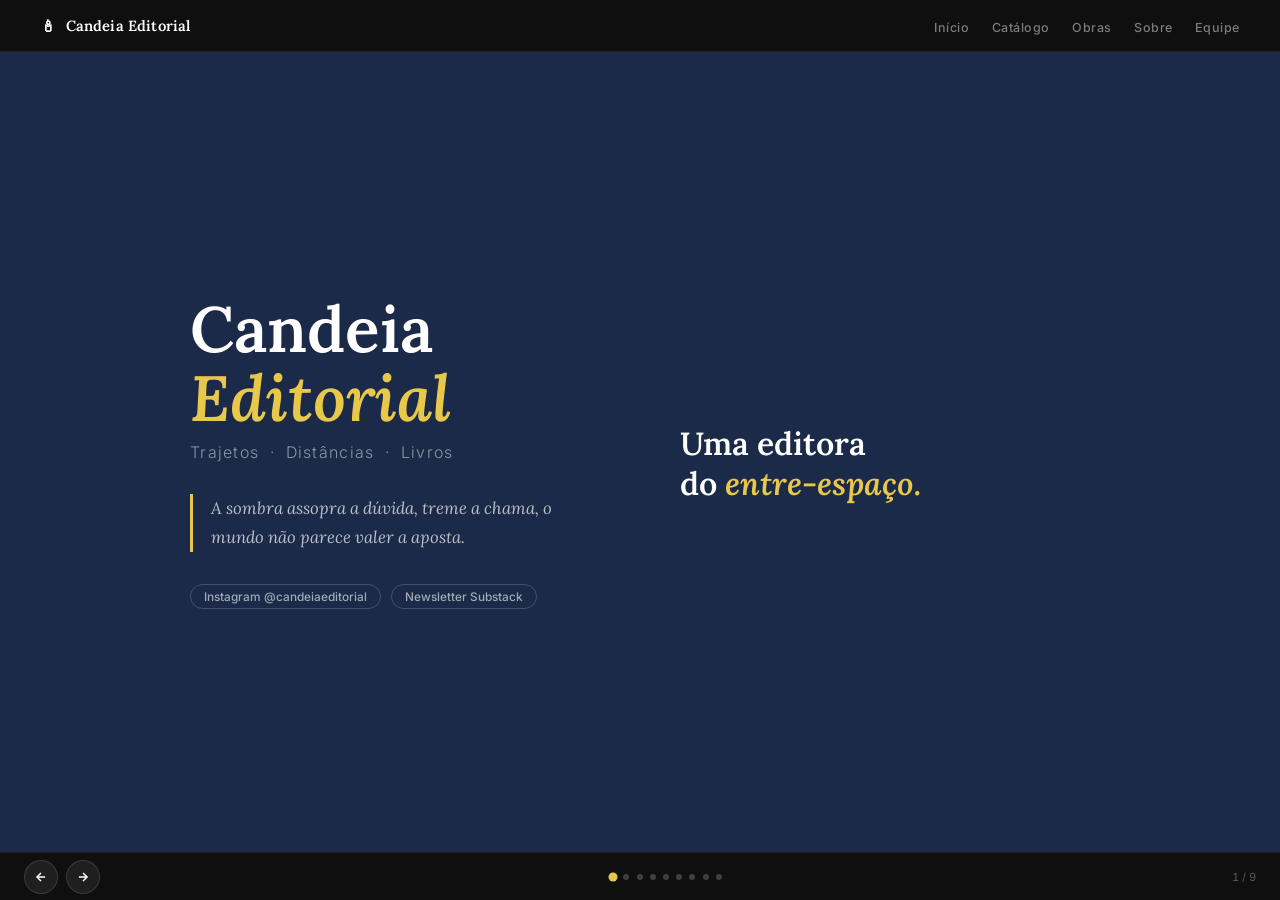
==== commit 8f9a12a1: "Update index.html" ====
--- a/index.html
+++ b/index.html
@@ -409,9 +409,8 @@
       </div>
     </div>
     <div class="s1-right">
-      <div class="s1-flame">🕯</div>
+      <div class="s1-flame"></div>
       <p class="s1-tagline">Uma editora<br>do <em>entre-espaço.</em></p>
-      <p class="s1-loc">Da cidade de Candeias —<br>Vítor Ribeiro-Santos.</p>
     </div>
   </div>
 </div>
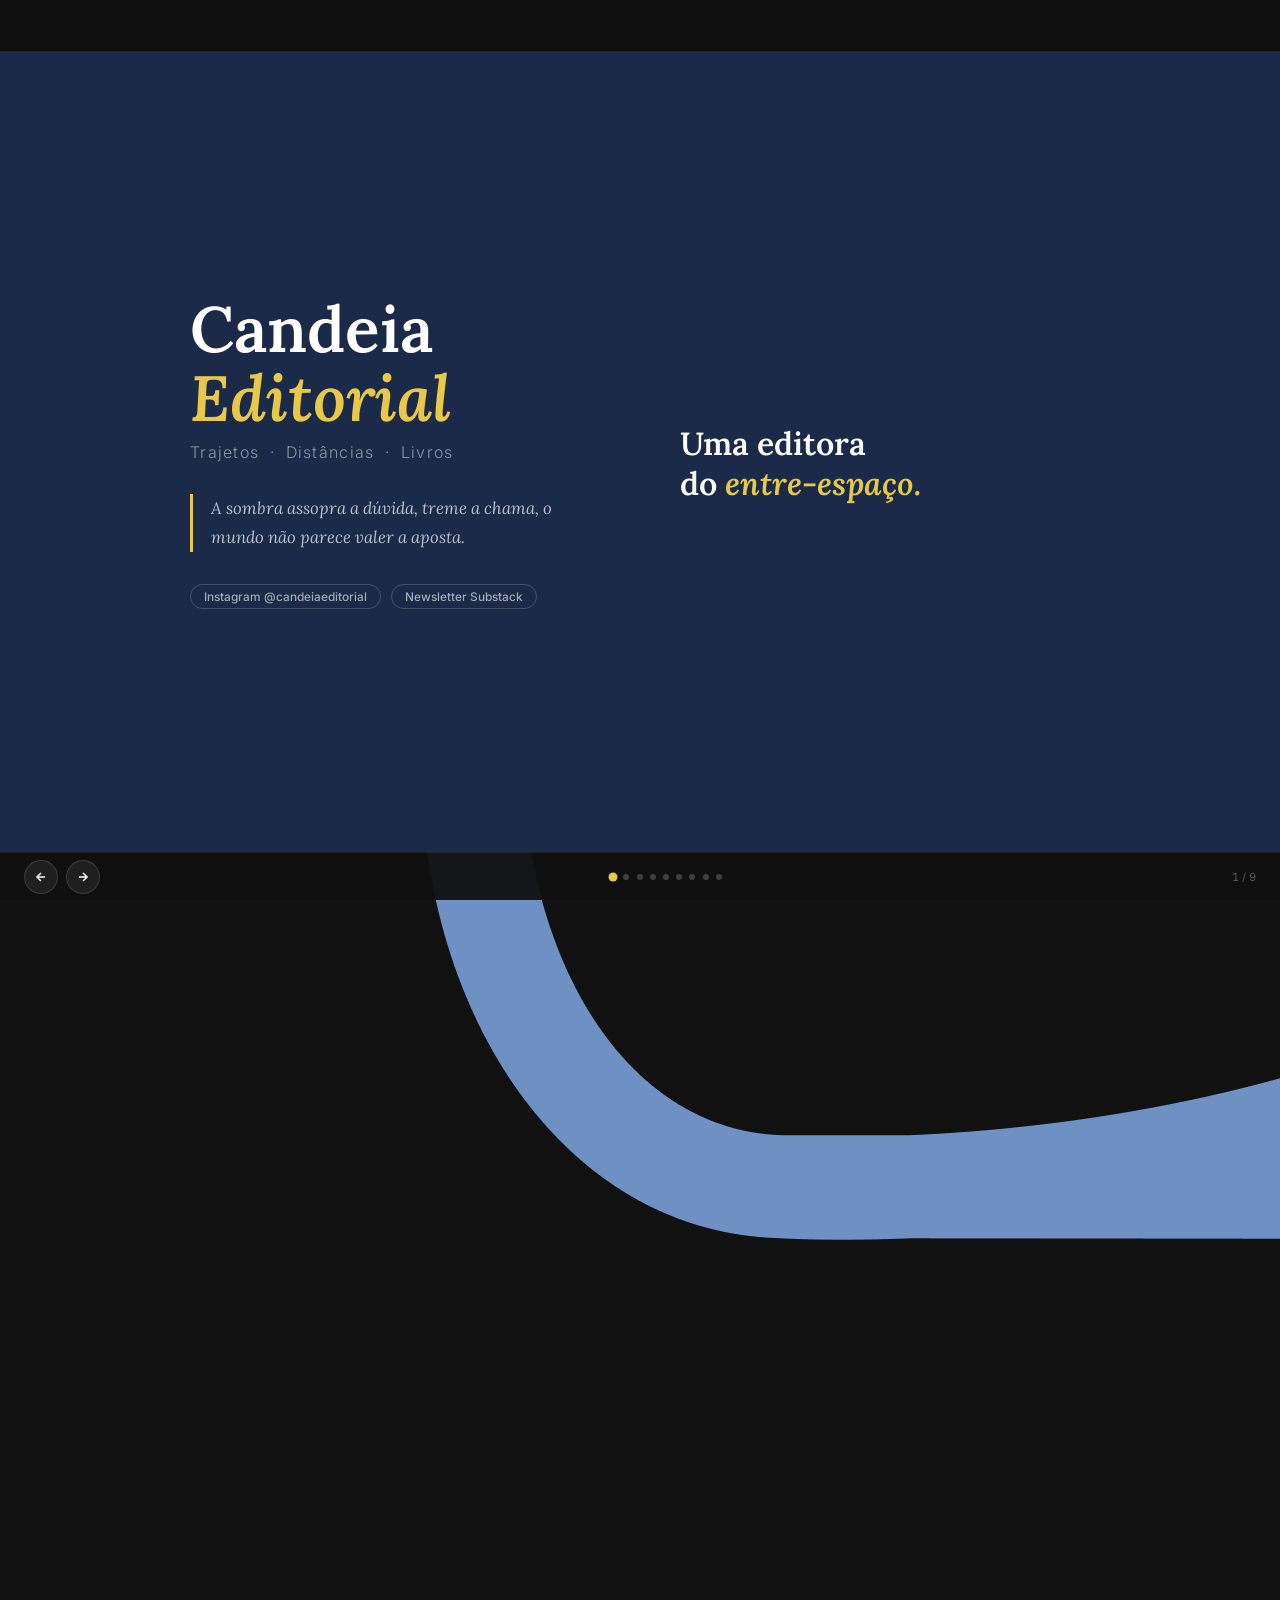
==== commit 42297368: "Update index.html" ====
--- a/index.html
+++ b/index.html
@@ -381,7 +381,7 @@
 <!-- NAV -->
 <nav class="nav">
   <span class="nav-brand">
-    <span class="nav-flame">🕯</span>
+    <span class="nav-flame"> <img src="logo.png" alt="Capa: Potosí, Concepción, Fernando de la Mora" /></span>
     Candeia Editorial
   </span>
   <ul class="nav-links">
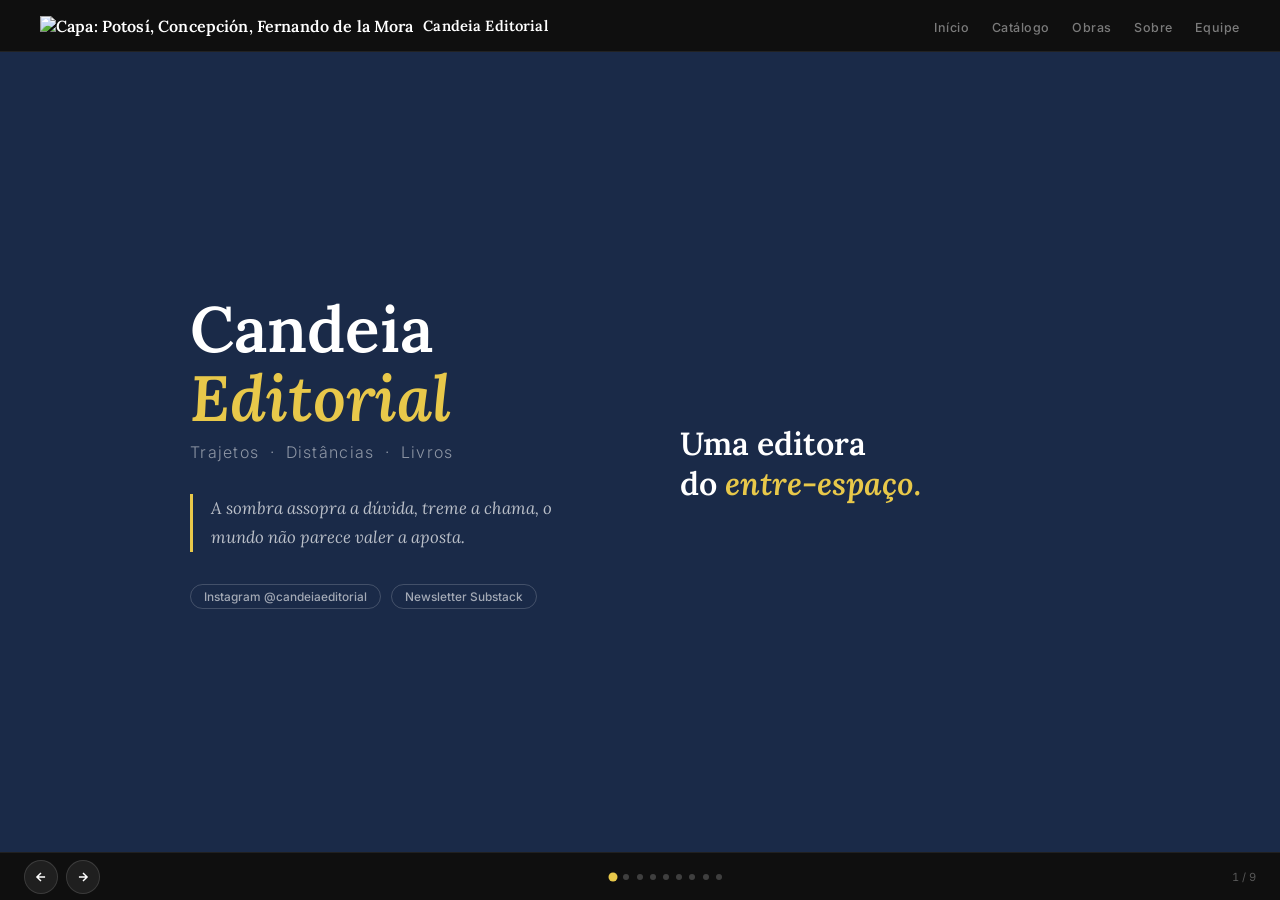
==== commit 59bbe07b: "Update index.html" ====
--- a/index.html
+++ b/index.html
@@ -381,7 +381,7 @@
 <!-- NAV -->
 <nav class="nav">
   <span class="nav-brand">
-    <span class="nav-flame"> <img src="logo.png" alt="Capa: Potosí, Concepción, Fernando de la Mora" /></span>
+    <span class="nav-flame"> <img src="https://substackcdn.com/image/fetch/$s_!uGvl!,e_trim:10:white/e_trim:10:transparent/h_88,c_limit,f_auto,q_auto:good,fl_progressive:steep/https%3A%2F%2Fsubstack-post-media.s3.amazonaws.com%2Fpublic%2Fimages%2F382936cf-bb20-4c51-92b1-8f1ddaec4f02_1244x400.png" alt="Capa: Potosí, Concepción, Fernando de la Mora" /></span>
     Candeia Editorial
   </span>
   <ul class="nav-links">
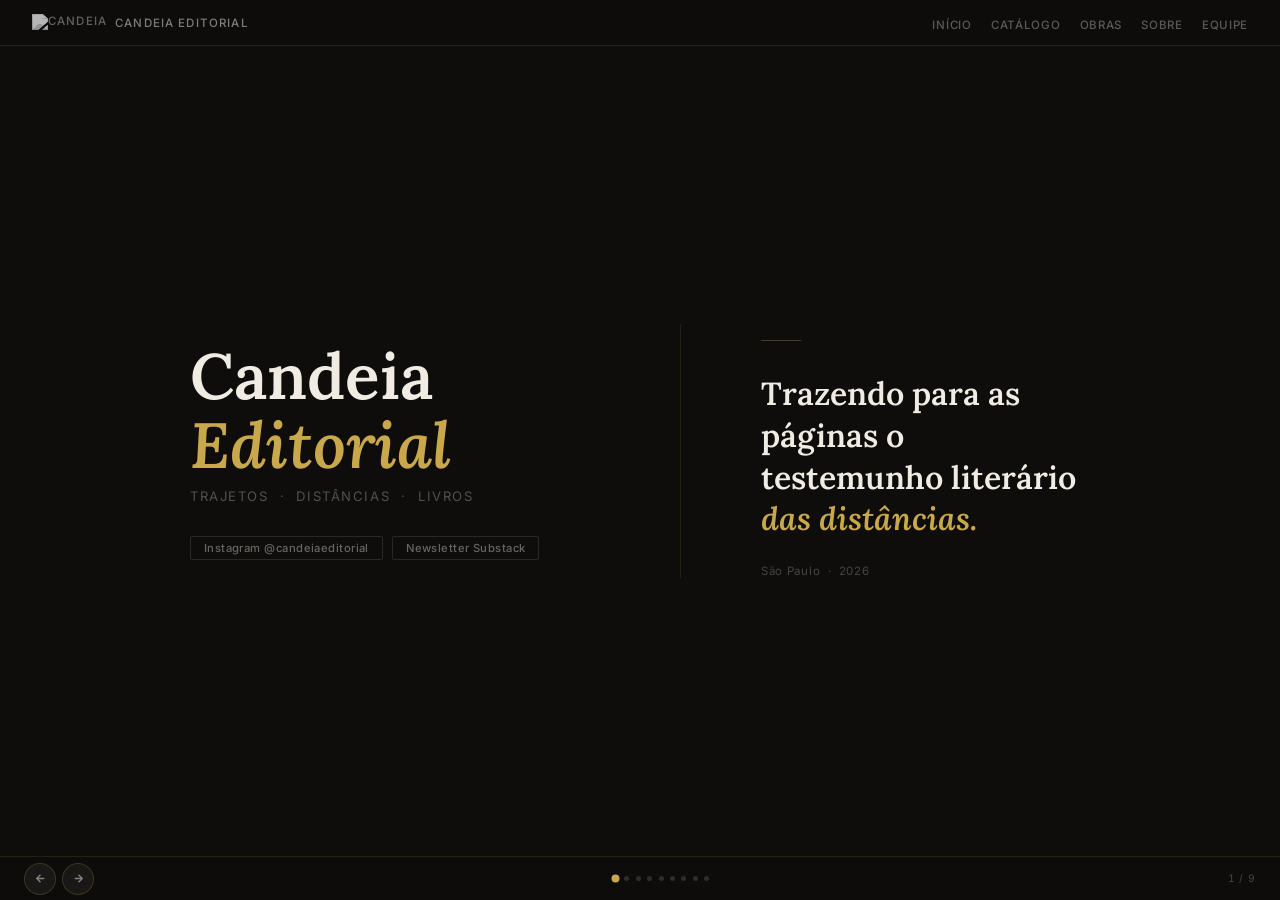
==== commit f9d61b97: "Update index.html" ====
--- a/index.html
+++ b/index.html
@@ -8,28 +8,41 @@
 <style>
 *,*::before,*::after{box-sizing:border-box;margin:0;padding:0}
 html{height:100%}
-body{font-family:'Inter',sans-serif;height:100%;display:flex;flex-direction:column;background:#111;overflow:hidden;}
+body{font-family:'Inter',sans-serif;height:100%;display:flex;flex-direction:column;background:#0e0d0b;overflow:hidden;}
+
+/* ── PALETA ──
+   --breu:    #0e0d0b  (fundo principal)
+   --carvao:  #1c1a17  (fundo secundário)
+   --pedra:   #2e2b26  (superfícies elevadas)
+   --papel:   #e8e4dc  (fundo claro)
+   --creme:   #f0ece3  (texto principal sobre escuro)
+   --areia:   #b5af9f  (texto secundário)
+   --cobre:   #c9a84c  (acento quente)
+   --tinta:   #8b2635  (acento frio/contraste)
+   --musgo:   #4a5240  (verde apagado)
+*/
 
 /* ── NAV ── */
 .nav{
-  flex-shrink:0;height:52px;
-  background:rgba(15,15,15,0.97);
-  border-bottom:1px solid rgba(255,255,255,0.08);
-  display:flex;align-items:center;padding:0 2.5rem;gap:2rem;
+  flex-shrink:0;height:46px;
+  background:rgba(14,13,11,0.98);
+  border-bottom:1px solid rgba(201,168,76,0.15);
+  display:flex;align-items:center;padding:0 2rem;gap:1.5rem;
 }
 .nav-brand{
-  display:flex;align-items:center;gap:.6rem;
-  font-family:'Lora',serif;font-weight:600;font-size:.92rem;
-  color:#fff;text-decoration:none;letter-spacing:.01em;
-}
-.nav-flame{font-size:1rem;}
-.nav-links{display:flex;gap:1.4rem;list-style:none;margin-left:auto;}
+  display:flex;align-items:center;gap:.5rem;
+  font-family:'Inter',sans-serif;font-weight:500;font-size:.72rem;
+  color:rgba(240,236,227,.5);text-decoration:none;
+  letter-spacing:.1em;text-transform:uppercase;
+}
+.nav-brand img{height:18px;opacity:.7;filter:saturate(0) brightness(1.4);}
+.nav-links{display:flex;gap:1.2rem;list-style:none;margin-left:auto;}
 .nav-links a{
-  font-size:.78rem;font-weight:500;
-  color:rgba(255,255,255,.45);letter-spacing:.04em;
-  text-decoration:none;cursor:pointer;transition:color .15s;
-}
-.nav-links a:hover{color:#e8c84a;}
+  font-size:.72rem;font-weight:500;
+  color:rgba(240,236,227,.35);letter-spacing:.06em;
+  text-decoration:none;cursor:pointer;transition:color .15s;text-transform:uppercase;
+}
+.nav-links a:hover{color:#c9a84c;}
 
 /* ── DECK ── */
 .deck{flex:1;position:relative;overflow:hidden;}
@@ -40,47 +53,47 @@
   padding:2.5rem 3rem;
   overflow-y:auto;
 }
-.slide.active{display:flex;animation:fadeIn .4s ease;}
-@keyframes fadeIn{from{opacity:0;transform:translateX(20px)}to{opacity:1;transform:translateX(0)}}
+.slide.active{display:flex;animation:fadeIn .35s ease;}
+@keyframes fadeIn{from{opacity:0;transform:translateX(16px)}to{opacity:1;transform:translateX(0)}}
 
 /* ── BOTTOM BAR ── */
 .bar{
-  flex-shrink:0;height:48px;
-  background:rgba(15,15,15,0.95);
-  border-top:1px solid rgba(255,255,255,0.07);
+  flex-shrink:0;height:44px;
+  background:rgba(14,13,11,0.98);
+  border-top:1px solid rgba(201,168,76,0.12);
   display:flex;align-items:center;justify-content:space-between;
   padding:0 1.5rem;
 }
-.dots{display:flex;gap:.45rem;align-items:center;}
+.dots{display:flex;gap:.4rem;align-items:center;}
 .dot{
-  width:6px;height:6px;border-radius:50%;
-  background:rgba(255,255,255,.2);border:none;cursor:pointer;
+  width:5px;height:5px;border-radius:50%;
+  background:rgba(240,236,227,.15);border:none;cursor:pointer;
   transition:background .2s,transform .2s;padding:0;
 }
-.dot.on{background:#e8c84a;transform:scale(1.5);}
-.nav-btns{display:flex;gap:.5rem;}
+.dot.on{background:#c9a84c;transform:scale(1.6);}
+.nav-btns{display:flex;gap:.4rem;}
 .nav-btn{
-  width:34px;height:34px;border-radius:50%;
-  background:rgba(255,255,255,.07);
-  border:1px solid rgba(255,255,255,.12);
-  color:#fff;cursor:pointer;
+  width:32px;height:32px;border-radius:50%;
+  background:rgba(255,255,255,.05);
+  border:1px solid rgba(201,168,76,.2);
+  color:rgba(240,236,227,.5);cursor:pointer;
   display:flex;align-items:center;justify-content:center;
-  transition:background .2s;
-}
-.nav-btn:hover{background:rgba(255,255,255,.15);}
-.counter{font-size:.7rem;color:rgba(255,255,255,.3);font-variant-numeric:tabular-nums;}
+  transition:all .2s;
+}
+.nav-btn:hover{background:rgba(201,168,76,.1);border-color:rgba(201,168,76,.5);color:#c9a84c;}
+.counter{font-size:.65rem;color:rgba(240,236,227,.25);font-variant-numeric:tabular-nums;letter-spacing:.08em;}
 
 /* ── EYEBROW ── */
 .eyebrow{
-  font-size:.65rem;font-weight:600;
-  letter-spacing:.18em;text-transform:uppercase;
+  font-size:.62rem;font-weight:600;
+  letter-spacing:.2em;text-transform:uppercase;
   margin-bottom:1rem;display:block;
 }
 
 /* ══════════════════════════════════
    S1 — CAPA
 ══════════════════════════════════ */
-.s1{background:#1a2a48;}
+.s1{background:#0e0d0b;}
 .s1-inner{
   max-width:900px;width:100%;margin:0 auto;
   display:grid;grid-template-columns:1fr 1fr;
@@ -89,282 +102,281 @@
 .s1-left h1{
   font-family:'Lora',serif;
   font-size:clamp(2.4rem,5vw,4rem);
-  font-weight:600;line-height:1.08;color:#fff;
+  font-weight:600;line-height:1.08;color:#f0ece3;
   margin-bottom:.5rem;
 }
-.s1-left h1 em{font-style:italic;color:#e8c84a;}
+.s1-left h1 em{font-style:italic;color:#c9a84c;}
 .s1-subtitle{
-  font-size:1rem;color:rgba(255,255,255,.5);
-  font-weight:300;letter-spacing:.08em;margin-bottom:2rem;
+  font-size:.82rem;color:rgba(240,236,227,.3);
+  font-weight:400;letter-spacing:.12em;
+  text-transform:uppercase;margin-bottom:2rem;
 }
 .s1-bio{
   font-family:'Lora',serif;font-style:italic;
-  font-size:1.05rem;color:rgba(255,255,255,.7);
-  line-height:1.75;max-width:42ch;
-  border-left:3px solid #e8c84a;padding-left:1.1rem;
+  font-size:1rem;color:rgba(240,236,227,.55);
+  line-height:1.8;max-width:42ch;
+  border-left:2px solid rgba(201,168,76,.4);padding-left:1rem;
   margin-bottom:2rem;
 }
 .pills{display:flex;flex-wrap:wrap;gap:.6rem;}
 .pill{
-  font-size:.74rem;font-weight:500;
-  color:rgba(255,255,255,.6);
-  border:1px solid rgba(255,255,255,.18);
-  border-radius:999px;padding:.26rem .82rem;
-  text-decoration:none;transition:color .15s,border-color .15s;
-}
-.pill:hover{color:#e8c84a;border-color:#e8c84a;}
+  font-size:.7rem;font-weight:500;
+  color:rgba(240,236,227,.4);
+  border:1px solid rgba(240,236,227,.12);
+  border-radius:2px;padding:.26rem .8rem;
+  text-decoration:none;letter-spacing:.04em;
+  transition:color .15s,border-color .15s;
+}
+.pill:hover{color:#c9a84c;border-color:rgba(201,168,76,.4);}
 .s1-right{
   display:flex;flex-direction:column;gap:1rem;
   align-items:flex-start;
-}
-.s1-flame{
-  font-size:5rem;line-height:1;
-  margin-bottom:.5rem;
+  border-left:1px solid rgba(201,168,76,.12);
+  padding-left:5rem;
 }
 .s1-tagline{
   font-family:'Lora',serif;
   font-size:clamp(1.4rem,2.5vw,2rem);
-  font-weight:600;color:#fff;line-height:1.25;
-}
-.s1-tagline em{font-style:italic;color:#e8c84a;}
+  font-weight:600;color:#f0ece3;line-height:1.3;
+}
+.s1-tagline em{font-style:italic;color:#c9a84c;}
 .s1-loc{
-  font-size:.78rem;color:rgba(255,255,255,.4);
-  letter-spacing:.04em;margin-top:.5rem;
-}
+  font-size:.72rem;color:rgba(240,236,227,.25);
+  letter-spacing:.06em;margin-top:.5rem;
+}
+.s1-rule{width:40px;height:1px;background:rgba(201,168,76,.3);margin:1rem 0;}
 
 /* ══════════════════════════════════
    S2 — MANIFESTO
 ══════════════════════════════════ */
-.s2{background:#f5f2eb;}
+.s2{background:#e8e4dc;}
 .s2-inner{max-width:820px;width:100%;margin:0 auto;}
-.s2 .eyebrow{color:#d4502a;}
+.s2 .eyebrow{color:#8b2635;}
 .s2-pull{
   font-family:'Lora',serif;
-  font-size:clamp(1.5rem,2.8vw,2.3rem);
-  font-weight:600;line-height:1.25;color:#1a1a1a;
+  font-size:clamp(1.5rem,2.8vw,2.2rem);
+  font-weight:600;line-height:1.25;color:#1a1917;
   margin-bottom:2rem;
 }
-.s2-pull em{font-style:italic;color:#3d5fa0;}
+.s2-pull em{font-style:italic;color:#4a5240;}
 .s2-cols{display:grid;grid-template-columns:1fr 1fr;gap:2.5rem;}
-.s2-cols p{font-size:.97rem;color:#3a3630;line-height:1.88;}
-.mk-r{background:rgba(212,80,42,.18);border-bottom:1.5px solid rgba(212,80,42,.55);border-radius:2px;padding:0 2px;font-style:italic;}
-.mk-g{background:rgba(74,124,95,.18);border-bottom:1.5px solid rgba(74,124,95,.55);border-radius:2px;padding:0 2px;}
-.mk-w{text-decoration:underline wavy rgba(61,95,160,.5);text-underline-offset:3px;font-style:italic;}
+.s2-cols p{font-size:.95rem;color:#3d3a34;line-height:1.9;}
+.mk-r{background:rgba(139,38,53,.12);border-bottom:1.5px solid rgba(139,38,53,.45);border-radius:1px;padding:0 2px;font-style:italic;}
+.mk-g{background:rgba(74,82,64,.12);border-bottom:1.5px solid rgba(74,82,64,.4);border-radius:1px;padding:0 2px;}
+.mk-w{text-decoration:underline wavy rgba(201,168,76,.6);text-underline-offset:3px;font-style:italic;}
 
 /* ══════════════════════════════════
    S3 — SOBRE
 ══════════════════════════════════ */
-.s3{background:#4a7c5f;}
+.s3{background:#1c1a17;}
 .s3-inner{max-width:960px;width:100%;margin:0 auto;}
-.s3 .eyebrow{color:#e8c84a;}
+.s3 .eyebrow{color:#c9a84c;}
 .s3-title{
   font-family:'Lora',serif;
   font-size:clamp(1.6rem,2.8vw,2.4rem);
-  font-weight:600;color:#fff;line-height:1.2;
+  font-weight:600;color:#f0ece3;line-height:1.2;
   margin-bottom:2rem;
 }
-.s3-title em{font-style:italic;color:#e8c84a;}
-.s3-cols{display:grid;grid-template-columns:repeat(3,1fr);gap:1.5rem;}
+.s3-title em{font-style:italic;color:#c9a84c;}
+.s3-cols{display:grid;grid-template-columns:repeat(3,1fr);gap:1.2rem;}
 .s3-col{
-  background:rgba(255,255,255,.1);border-radius:6px;
-  padding:1.4rem;border-top:3px solid #e8c84a;
+  background:rgba(240,236,227,.04);border-radius:2px;
+  padding:1.4rem;border-top:2px solid rgba(201,168,76,.35);
 }
 .s3-col h3{
-  font-family:'Lora',serif;font-size:.95rem;
-  font-weight:600;color:#fff;margin-bottom:.6rem;
-}
-.s3-col p{font-size:.88rem;color:rgba(255,255,255,.75);line-height:1.75;}
+  font-family:'Lora',serif;font-size:.93rem;
+  font-weight:600;color:#f0ece3;margin-bottom:.6rem;
+}
+.s3-col p{font-size:.86rem;color:rgba(240,236,227,.55);line-height:1.8;}
 
 /* ══════════════════════════════════
-   S4, S5, S6 — CATÁLOGO (1 por slide)
+   S4, S5, S6 — CATÁLOGO
 ══════════════════════════════════ */
-.s4{background:#1a2a48;}
-.s5{background:#d4502a;}
-.s6{background:#4a7c5f;}
+.s4{background:#0e0d0b;}
+.s5{background:#8b2635;}
+.s6{background:#2e2b26;}
 
 .s-cat-inner{
   max-width:860px;width:100%;margin:0 auto;
   display:grid;grid-template-columns:1fr 1fr;
   gap:4rem;align-items:center;
 }
-.cat-label-col{}
 .cat-num{
-  font-size:clamp(5rem,12vw,9rem);
+  font-size:clamp(5rem,12vw,8rem);
   font-family:'Lora',serif;font-weight:600;
   line-height:.9;
-  color:rgba(255,255,255,.08);
+  color:rgba(240,236,227,.05);
   margin-bottom:-.5rem;
   display:block;
 }
 .cat-type{
-  font-size:.68rem;font-weight:600;
-  letter-spacing:.15em;text-transform:uppercase;
-  color:#e8c84a;margin-bottom:.7rem;display:block;
+  font-size:.62rem;font-weight:600;
+  letter-spacing:.18em;text-transform:uppercase;
+  color:#c9a84c;margin-bottom:.7rem;display:block;
 }
 .cat-title{
   font-family:'Lora',serif;
   font-size:clamp(1.6rem,3vw,2.5rem);
-  font-weight:600;line-height:1.15;color:#fff;
+  font-weight:600;line-height:1.15;color:#f0ece3;
   margin-bottom:.4rem;
 }
+.s5 .cat-title{color:#fff;}
 .cat-author{
-  font-size:.9rem;color:rgba(255,255,255,.5);
+  font-size:.88rem;color:rgba(240,236,227,.4);
   margin-bottom:1.2rem;
 }
 .cat-badge{
   display:inline-block;
-  font-size:.68rem;font-weight:600;letter-spacing:.08em;text-transform:uppercase;
-  background:rgba(232,200,74,.18);color:#e8c84a;
-  border:1px solid rgba(232,200,74,.38);
-  border-radius:4px;padding:.2rem .65rem;margin-bottom:1.4rem;
+  font-size:.65rem;font-weight:600;letter-spacing:.1em;text-transform:uppercase;
+  background:rgba(201,168,76,.12);color:#c9a84c;
+  border:1px solid rgba(201,168,76,.3);
+  border-radius:2px;padding:.2rem .65rem;margin-bottom:1.4rem;
+}
+.s5 .cat-badge{
+  background:rgba(255,255,255,.1);color:rgba(255,255,255,.7);
+  border-color:rgba(255,255,255,.2);
 }
 .cat-desc{
-  font-size:.93rem;color:rgba(255,255,255,.7);
-  line-height:1.82;max-width:46ch;margin-bottom:1.6rem;
+  font-size:.91rem;color:rgba(240,236,227,.6);
+  line-height:1.85;max-width:46ch;margin-bottom:1.6rem;
 }
 .cat-buy{
   display:inline-flex;align-items:center;gap:.4rem;
-  font-size:.82rem;font-weight:600;color:#e8c84a;
-  border:1.5px solid rgba(232,200,74,.45);
-  border-radius:4px;padding:.44rem 1rem;text-decoration:none;
-  transition:background .15s;
-}
-.cat-buy:hover{background:rgba(232,200,74,.12);text-decoration:none;}
-.cat-visual{
-  display:flex;flex-direction:column;justify-content:center;
-  gap:1.2rem;
-}
-.cat-line{
-  height:1px;background:rgba(255,255,255,.15);
-}
+  font-size:.78rem;font-weight:600;color:#c9a84c;
+  border:1px solid rgba(201,168,76,.35);
+  border-radius:2px;padding:.42rem .95rem;text-decoration:none;
+  transition:background .15s;letter-spacing:.04em;
+}
+.cat-buy:hover{background:rgba(201,168,76,.1);}
+.cat-visual{display:flex;flex-direction:column;gap:1.2rem;}
 .cat-meta-block{
-  padding:1.5rem;
-  background:rgba(255,255,255,.06);
-  border-radius:6px;
-  border-left:3px solid #e8c84a;
-}
+  padding:1.3rem;
+  background:rgba(240,236,227,.04);
+  border-radius:2px;
+  border-left:2px solid rgba(201,168,76,.3);
+}
+.s5 .cat-meta-block{background:rgba(0,0,0,.15);border-left-color:rgba(255,255,255,.2);}
 .cat-meta-block p{
-  font-size:.85rem;color:rgba(255,255,255,.6);
-  line-height:1.7;
-}
+  font-size:.83rem;color:rgba(240,236,227,.55);
+  line-height:1.72;
+}
+.s5 .cat-meta-block p{color:rgba(255,255,255,.55);}
 .cat-meta-block strong{
-  display:block;font-size:.68rem;font-weight:600;
-  letter-spacing:.12em;text-transform:uppercase;
-  color:#e8c84a;margin-bottom:.4rem;
-}
+  display:block;font-size:.62rem;font-weight:600;
+  letter-spacing:.14em;text-transform:uppercase;
+  color:#c9a84c;margin-bottom:.4rem;
+}
+.s5 .cat-meta-block strong{color:rgba(255,255,255,.5);}
 
 /* ══════════════════════════════════
    S7 — VÍTOR / OUTRAS OBRAS
 ══════════════════════════════════ */
-.s7{background:#2a1f38;}
+.s7{background:#0e0d0b;}
 .s7-inner{
   max-width:1100px;width:100%;margin:0 auto;
   display:flex;flex-direction:column;
   height:100%;overflow:hidden;
   padding:1rem 0;
 }
-.s7-top{
-  flex-shrink:0;margin-bottom:1.2rem;
-}
-.s7 .eyebrow{color:#e8c84a;}
+.s7-top{flex-shrink:0;margin-bottom:1.2rem;}
+.s7 .eyebrow{color:#c9a84c;}
 .s7-title{
   font-family:'Lora',serif;
   font-size:clamp(1.2rem,2.2vw,1.7rem);
-  font-weight:600;color:#fff;line-height:1.2;
+  font-weight:600;color:#f0ece3;line-height:1.2;
   margin-bottom:.3rem;
 }
-.s7-title em{font-style:italic;color:#e8c84a;}
+.s7-title em{font-style:italic;color:#c9a84c;}
 .s7-intro{
-  font-size:.82rem;color:rgba(255,255,255,.45);
+  font-size:.8rem;color:rgba(240,236,227,.35);
   max-width:70ch;line-height:1.6;
 }
 .s7-cards{
   flex:1;overflow-y:auto;
   display:grid;grid-template-columns:repeat(5,1fr);
-  gap:.9rem;align-content:start;
-}
-.s7-cards::-webkit-scrollbar{width:3px;}
-.s7-cards::-webkit-scrollbar-thumb{background:rgba(255,255,255,.15);border-radius:2px;}
+  gap:.8rem;align-content:start;
+}
+.s7-cards::-webkit-scrollbar{width:2px;}
+.s7-cards::-webkit-scrollbar-thumb{background:rgba(201,168,76,.2);border-radius:2px;}
 .v-card{
-  background:rgba(255,255,255,.07);
-  border:1px solid rgba(255,255,255,.1);
-  border-radius:6px;
-  padding:1.1rem .95rem;
-  display:flex;flex-direction:column;gap:.4rem;
+  background:rgba(240,236,227,.03);
+  border:1px solid rgba(240,236,227,.07);
+  border-radius:2px;
+  padding:1rem .9rem;
+  display:flex;flex-direction:column;gap:.35rem;
   transition:background .2s,transform .2s;
 }
-.v-card:hover{background:rgba(255,255,255,.13);transform:translateY(-2px);}
+.v-card:hover{background:rgba(240,236,227,.07);transform:translateY(-2px);}
 .v-stripe{
-  height:3px;border-radius:2px;
-  margin-bottom:.4rem;flex-shrink:0;
-}
-.v-type{font-size:.6rem;font-weight:600;letter-spacing:.1em;text-transform:uppercase;color:#e8c84a;}
-.v-title{font-family:'Lora',serif;font-size:.9rem;font-weight:600;color:#fff;line-height:1.3;}
-.v-year{font-size:.7rem;color:rgba(255,255,255,.4);}
-.v-desc{font-size:.75rem;color:rgba(255,255,255,.62);line-height:1.62;flex:1;}
-.v-buy{font-size:.65rem;color:rgba(255,255,255,.35);margin-top:.2rem;line-height:1.4;}
+  height:2px;border-radius:1px;
+  margin-bottom:.35rem;flex-shrink:0;
+}
+.v-type{font-size:.58rem;font-weight:600;letter-spacing:.12em;text-transform:uppercase;color:#c9a84c;}
+.v-title{font-family:'Lora',serif;font-size:.88rem;font-weight:600;color:#f0ece3;line-height:1.3;}
+.v-year{font-size:.68rem;color:rgba(240,236,227,.3);}
+.v-desc{font-size:.74rem;color:rgba(240,236,227,.52);line-height:1.65;flex:1;}
+.v-buy{font-size:.63rem;color:rgba(240,236,227,.25);margin-top:.2rem;line-height:1.4;}
 
 /* ══════════════════════════════════
-   S8 — CONVITE (fecho do Vítor)
+   S8 — CONVITE
 ══════════════════════════════════ */
-.s8{background:#d4502a;}
+.s8{background:#1c1a17;}
 .s8-inner{
   max-width:780px;width:100%;margin:0 auto;
   text-align:center;
 }
-.s8 .eyebrow{color:rgba(255,255,255,.6);}
+.s8 .eyebrow{color:rgba(240,236,227,.35);}
+.s8-rule{width:40px;height:1px;background:rgba(201,168,76,.35);margin:0 auto 2rem;}
 .s8-quote{
   font-family:'Lora',serif;
-  font-size:clamp(1.1rem,2.2vw,1.6rem);
+  font-size:clamp(1.1rem,2.2vw,1.55rem);
   font-style:italic;
-  color:#fff;line-height:1.7;
+  color:rgba(240,236,227,.7);line-height:1.75;
   margin-bottom:2.5rem;
   max-width:58ch;margin-left:auto;margin-right:auto;
 }
-.s8-quote em{font-style:normal;font-weight:600;}
-.s8-sig{
-  font-size:.85rem;color:rgba(255,255,255,.65);
-  margin-bottom:2.5rem;letter-spacing:.04em;
-}
-.s8-links{display:flex;gap:.9rem;justify-content:center;flex-wrap:wrap;}
+.s8-quote em{font-style:normal;font-weight:600;color:#f0ece3;}
+.s8-links{display:flex;gap:.8rem;justify-content:center;flex-wrap:wrap;}
 .s8-btn{
-  font-size:.85rem;font-weight:600;color:#fff;
-  background:rgba(255,255,255,.15);
-  border:1.5px solid rgba(255,255,255,.3);
-  border-radius:4px;padding:.5rem 1.3rem;text-decoration:none;
+  font-size:.78rem;font-weight:500;color:rgba(240,236,227,.55);
+  background:rgba(240,236,227,.05);
+  border:1px solid rgba(240,236,227,.12);
+  border-radius:2px;padding:.44rem 1.2rem;text-decoration:none;
+  letter-spacing:.06em;text-transform:uppercase;
+  transition:all .15s;
+}
+.s8-btn:hover{background:rgba(201,168,76,.1);color:#c9a84c;border-color:rgba(201,168,76,.3);}
+.s8-copy{margin-top:3rem;font-size:.65rem;color:rgba(240,236,227,.2);letter-spacing:.1em;}
+
+/* ══════════════════════════════════
+   S9 — EQUIPE
+══════════════════════════════════ */
+.s9{background:#e8e4dc;}
+.s9-inner{max-width:700px;width:100%;margin:0 auto;text-align:center;}
+.s9 .eyebrow{color:#8b2635;}
+.s9-title{
+  font-family:'Lora',serif;
+  font-size:clamp(1.6rem,2.8vw,2.2rem);
+  font-weight:600;color:#1a1917;margin-bottom:2.5rem;
+}
+.s9-team{display:flex;gap:1.2rem;justify-content:center;flex-wrap:wrap;margin-bottom:2.5rem;}
+.s9-card{
+  background:#1a1917;border-radius:2px;
+  padding:1.5rem 1.7rem;min-width:220px;text-align:left;
+  border-top:2px solid #c9a84c;
+}
+.s9-name{font-family:'Lora',serif;font-size:1rem;font-weight:600;color:#f0ece3;margin-bottom:.3rem;}
+.s9-role{font-size:.74rem;color:rgba(240,236,227,.4);letter-spacing:.04em;}
+.s9-links{display:flex;gap:.8rem;justify-content:center;flex-wrap:wrap;}
+.s9-link{
+  font-size:.75rem;font-weight:500;
+  color:#1a1917;border:1px solid rgba(26,25,23,.25);
+  border-radius:2px;padding:.4rem .9rem;text-decoration:none;
+  letter-spacing:.06em;text-transform:uppercase;
   transition:background .15s;
 }
-.s8-btn:hover{background:rgba(255,255,255,.25);text-decoration:none;}
-.s8-copy{margin-top:3rem;font-size:.73rem;color:rgba(255,255,255,.35);}
-
-/* ══════════════════════════════════
-   S9 — EQUIPE & FIM
-══════════════════════════════════ */
-.s9{background:#f5f2eb;}
-.s9-inner{max-width:700px;width:100%;margin:0 auto;text-align:center;}
-.s9 .eyebrow{color:#d4502a;}
-.s9-title{
-  font-family:'Lora',serif;
-  font-size:clamp(1.6rem,2.8vw,2.2rem);
-  font-weight:600;color:#1a1a1a;margin-bottom:2.5rem;
-}
-.s9-team{display:flex;gap:1.3rem;justify-content:center;flex-wrap:wrap;margin-bottom:2.5rem;}
-.s9-card{
-  background:#3d5fa0;border-radius:8px;
-  padding:1.6rem 1.8rem;min-width:230px;text-align:left;
-  border-top:4px solid #e8c84a;
-}
-.s9-name{font-family:'Lora',serif;font-size:1.05rem;font-weight:600;color:#fff;margin-bottom:.3rem;}
-.s9-role{font-size:.78rem;color:rgba(255,255,255,.6);}
-.s9-links{display:flex;gap:.9rem;justify-content:center;flex-wrap:wrap;}
-.s9-link{
-  font-size:.82rem;font-weight:500;
-  color:#3d5fa0;border:1.5px solid #3d5fa0;
-  border-radius:4px;padding:.44rem 1rem;text-decoration:none;
-  transition:background .15s;
-}
-.s9-link:hover{background:rgba(61,95,160,.08);}
-.s9-copy{margin-top:2.5rem;font-size:.73rem;color:#a09a94;}
+.s9-link:hover{background:rgba(26,25,23,.08);}
+.s9-copy{margin-top:2.5rem;font-size:.65rem;color:#b5af9f;letter-spacing:.1em;}
 
 /* ── RESPONSIVE ── */
 @media(max-width:720px){
@@ -380,10 +392,10 @@
 
 <!-- NAV -->
 <nav class="nav">
-  <span class="nav-brand">
-    <span class="nav-flame"> <img src="https://substackcdn.com/image/fetch/$s_!uGvl!,e_trim:10:white/e_trim:10:transparent/h_88,c_limit,f_auto,q_auto:good,fl_progressive:steep/https%3A%2F%2Fsubstack-post-media.s3.amazonaws.com%2Fpublic%2Fimages%2F382936cf-bb20-4c51-92b1-8f1ddaec4f02_1244x400.png" alt="Capa: Potosí, Concepción, Fernando de la Mora" /></span>
+  <a class="nav-brand" href="#">
+    <img src="https://substackcdn.com/image/fetch/$s_!uGvl!,e_trim:10:white/e_trim:10:transparent/h_88,c_limit,f_auto,q_auto:good,fl_progressive:steep/https%3A%2F%2Fsubstack-post-media.s3.amazonaws.com%2Fpublic%2Fimages%2F382936cf-bb20-4c51-92b1-8f1ddaec4f02_1244x400.png" alt="Candeia"/>
     Candeia Editorial
-  </span>
+  </a>
   <ul class="nav-links">
     <li><a onclick="goTo(0)">Início</a></li>
     <li><a onclick="goTo(3)">Catálogo</a></li>
@@ -402,15 +414,15 @@
     <div class="s1-left">
       <h1>Candeia<br><em>Editorial</em></h1>
       <p class="s1-subtitle">Trajetos &nbsp;·&nbsp; Distâncias &nbsp;·&nbsp; Livros</p>
-      <p class="s1-bio">A sombra assopra a dúvida, treme a chama, o mundo não parece valer a aposta.</p>
       <div class="pills">
         <a href="https://instagram.com/candeiaeditorial" target="_blank" class="pill">Instagram @candeiaeditorial</a>
         <a href="https://substack.com/@candeiaeditorial" target="_blank" class="pill">Newsletter Substack</a>
       </div>
     </div>
     <div class="s1-right">
-      <div class="s1-flame"></div>
-      <p class="s1-tagline">Uma editora<br>do <em>entre-espaço.</em></p>
+      <div class="s1-rule"></div>
+      <p class="s1-tagline">Trazendo para as páginas o testemunho literário<br><em>das distâncias.</em></p>
+      <p class="s1-loc">São Paulo &nbsp;·&nbsp; 2026</p>
     </div>
   </div>
 </div>
@@ -431,7 +443,7 @@
 <div class="slide s3" data-i="2">
   <div class="s3-inner">
     <span class="eyebrow">Sobre a Candeia</span>
-    <h2 class="s3-title">Uma editora do <em>entre-espaço.</em></h2>
+    <h2 class="s3-title">Trazendo para as páginas o testemunho literário <em>das distâncias.</em></h2>
     <div class="s3-cols">
       <div class="s3-col">
         <h3>O testemunho literário</h3>
@@ -532,7 +544,7 @@
     </div>
     <div class="s7-cards">
       <div class="v-card">
-        <div class="v-stripe" style="background:#a0a0a0"></div>
+        <div class="v-stripe" style="background:#7a7570"></div>
         <span class="v-type">2024</span>
         <h3 class="v-title">/um mapa das ruínas/</h3>
         <span class="v-year">Editora Mondru</span>
@@ -540,7 +552,7 @@
         <p class="v-buy">Compre com o autor ou no site da editora Mondru.</p>
       </div>
       <div class="v-card">
-        <div class="v-stripe" style="background:#d4502a"></div>
+        <div class="v-stripe" style="background:#8b2635"></div>
         <span class="v-type">2025</span>
         <h3 class="v-title">Apologia ao futebol menor</h3>
         <span class="v-year">Independente</span>
@@ -548,7 +560,7 @@
         <p class="v-buy">Compre com o autor, na Livraria Barrilete ou em eventos da Deriva dos Livros Errantes.</p>
       </div>
       <div class="v-card">
-        <div class="v-stripe" style="background:#7a8a60"></div>
+        <div class="v-stripe" style="background:#4a5240"></div>
         <span class="v-type">2022/25</span>
         <h3 class="v-title">Pronunciar o Chão</h3>
         <span class="v-year">Ed. Campo ou Bola · 2ª ed.</span>
@@ -556,7 +568,7 @@
         <p class="v-buy">Compre com o autor, na Livraria Barrilete ou no site da editora Campo ou Bola.</p>
       </div>
       <div class="v-card">
-        <div class="v-stripe" style="background:#8b4a42"></div>
+        <div class="v-stripe" style="background:#6b4a3a"></div>
         <span class="v-type">2024</span>
         <h3 class="v-title">Thales, ou o Desconhecimento</h3>
         <span class="v-year">Ed. Minimalismos</span>
@@ -564,7 +576,7 @@
         <p class="v-buy">Compre no site da editora Minimalismos.</p>
       </div>
       <div class="v-card">
-        <div class="v-stripe" style="background:#3d5fa0"></div>
+        <div class="v-stripe" style="background:#c9a84c"></div>
         <span class="v-type">2026</span>
         <h3 class="v-title">Imagens da Alegre Melancolia</h3>
         <span class="v-year">Ed. Campo ou Bola</span>
@@ -578,10 +590,12 @@
 <!-- S8: CONVITE -->
 <div class="slide s8" data-i="7">
   <div class="s8-inner">
+    <span class="eyebrow">Encontre a Candeia</span>
+    <div class="s8-rule"></div>
     <div class="s8-links">
       <a href="https://instagram.com/candeiaeditorial" target="_blank" class="s8-btn">Instagram</a>
       <a href="https://substack.com/@candeiaeditorial" target="_blank" class="s8-btn">Substack</a>
-      <a href="https://candeiaeditorial.github.io" target="_blank" class="s8-btn">site</a>
+      <a href="https://candeiaeditorial.github.io" target="_blank" class="s8-btn">Site</a>
     </div>
     <p class="s8-copy">© 2026 Candeia Editorial</p>
   </div>
@@ -617,10 +631,10 @@
 <div class="bar">
   <div class="nav-btns">
     <button class="nav-btn" onclick="prev()">
-      <svg width="14" height="14" viewBox="0 0 24 24" fill="none" stroke="currentColor" stroke-width="2.5"><path d="M19 12H5M12 5l-7 7 7 7"/></svg>
+      <svg width="13" height="13" viewBox="0 0 24 24" fill="none" stroke="currentColor" stroke-width="2.5"><path d="M19 12H5M12 5l-7 7 7 7"/></svg>
     </button>
     <button class="nav-btn" onclick="next()">
-      <svg width="14" height="14" viewBox="0 0 24 24" fill="none" stroke="currentColor" stroke-width="2.5"><path d="M5 12h14M12 5l7 7-7 7"/></svg>
+      <svg width="13" height="13" viewBox="0 0 24 24" fill="none" stroke="currentColor" stroke-width="2.5"><path d="M5 12h14M12 5l7 7-7 7"/></svg>
     </button>
   </div>
   <div class="dots" id="dots"></div>
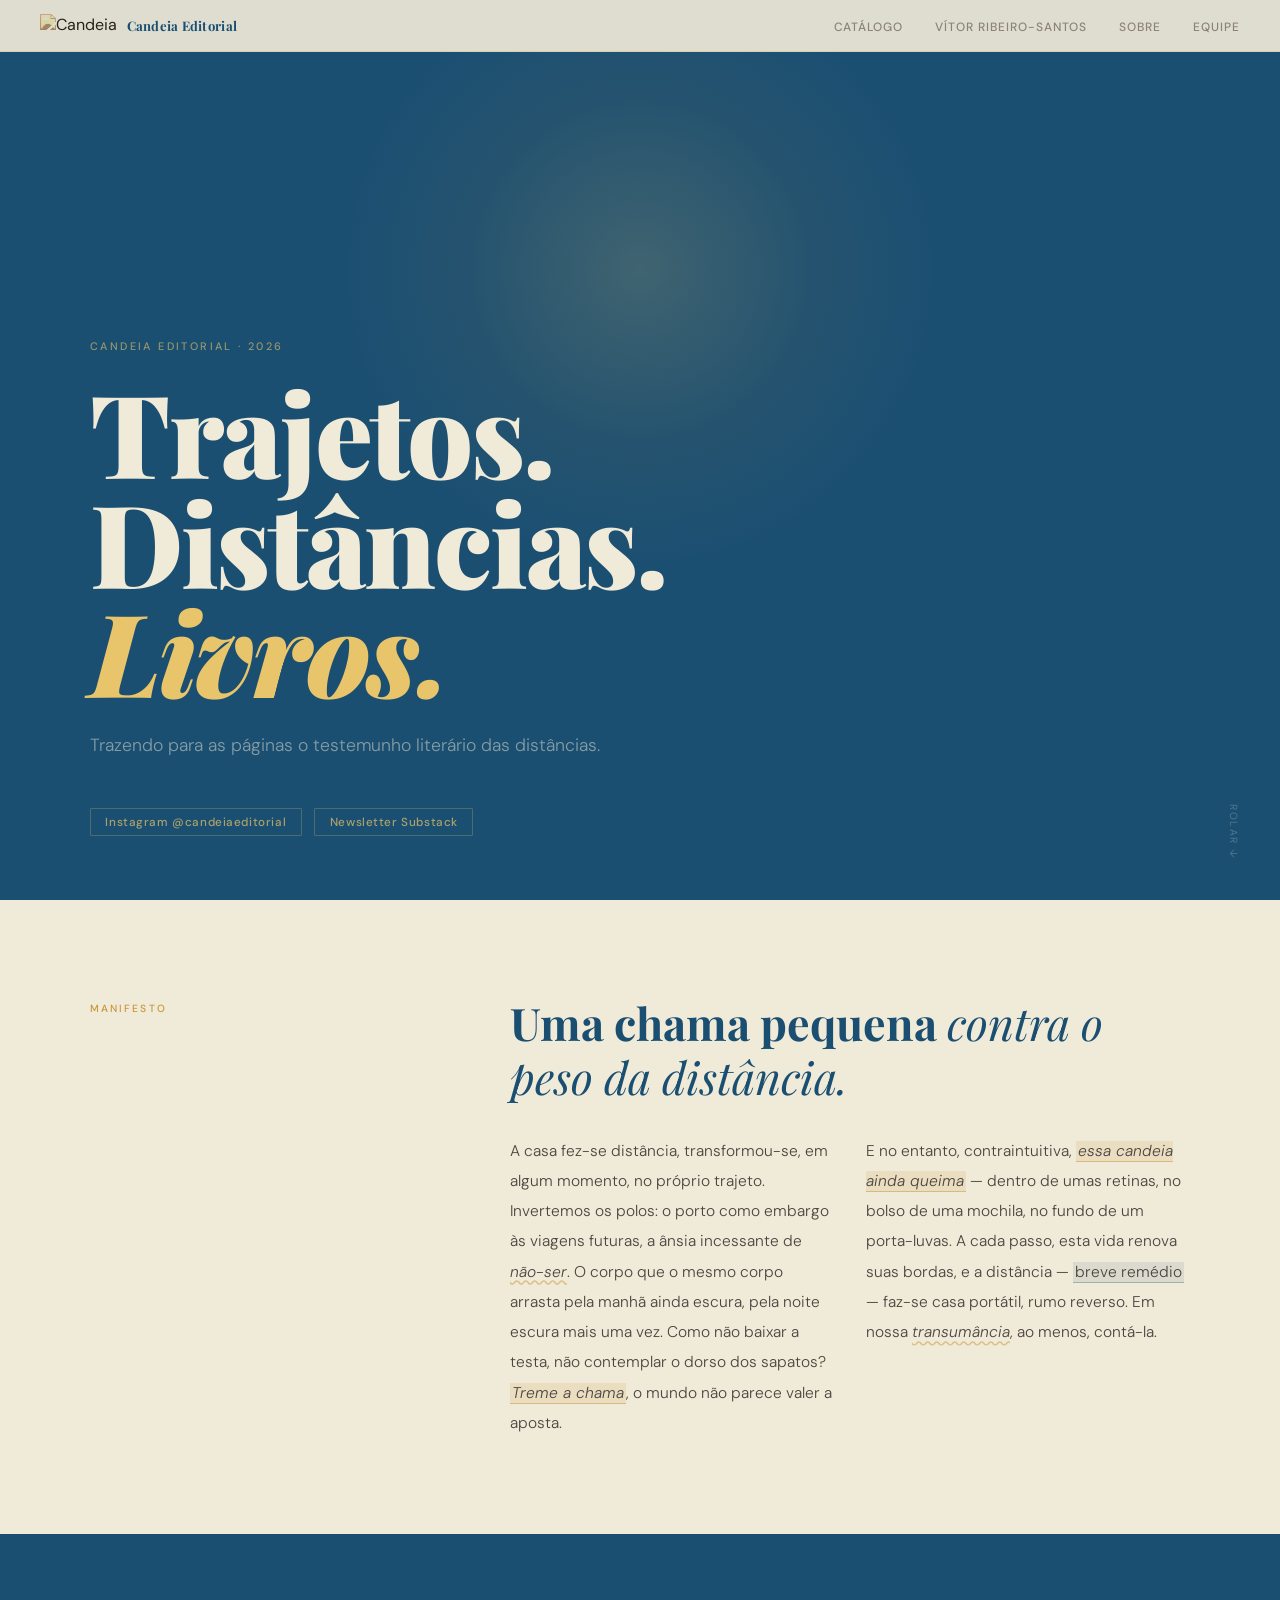
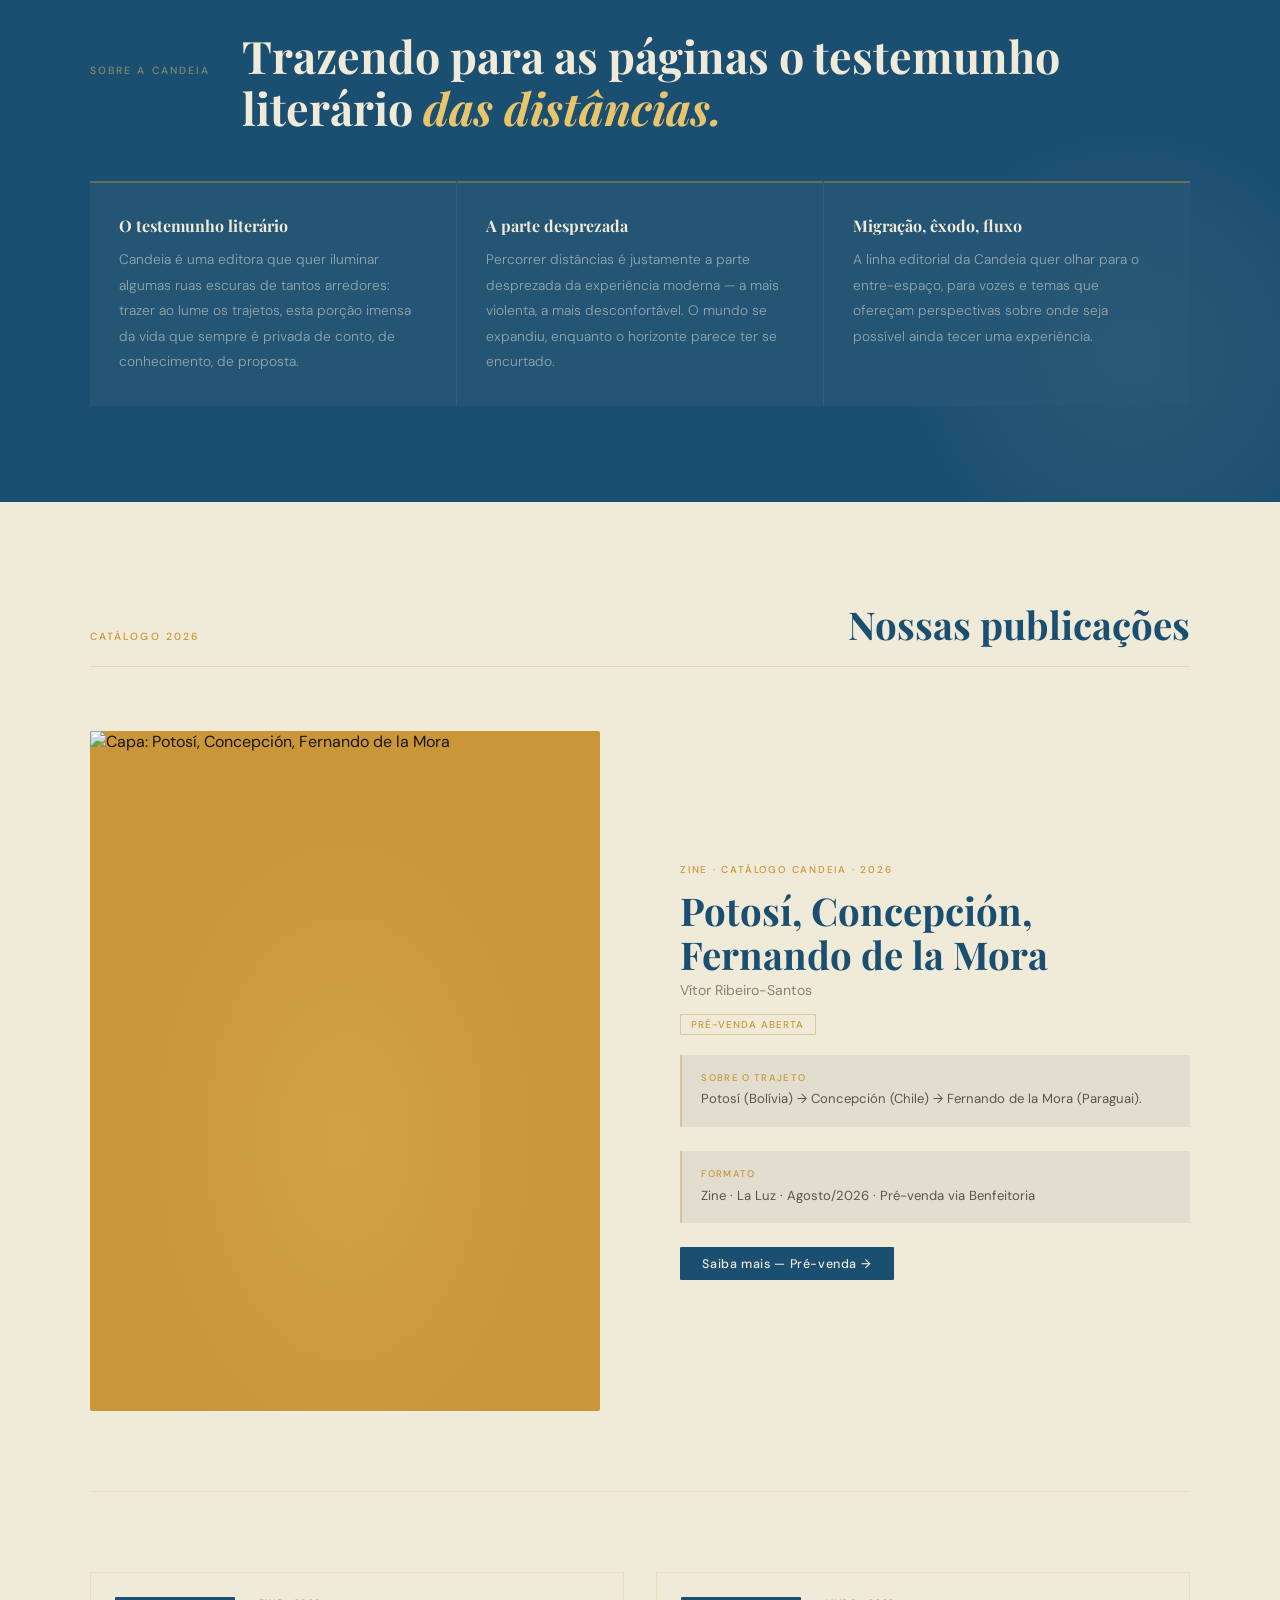
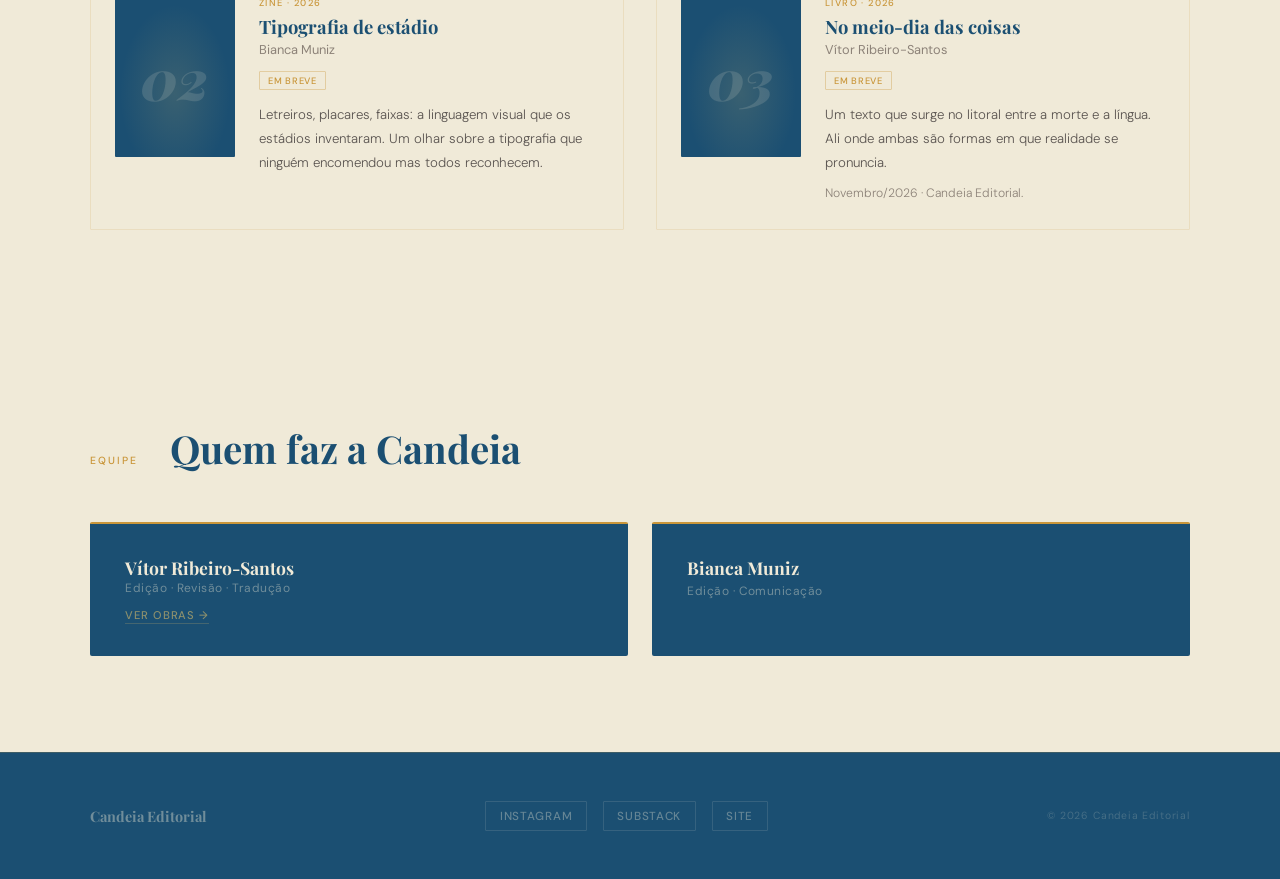
==== commit 4f0a8b12: "Rename candeia_11.html to index.html" ====
--- a/index.html
+++ b/index.html
@@ -4,681 +4,729 @@
 <meta charset="UTF-8"/>
 <meta name="viewport" content="width=device-width,initial-scale=1"/>
 <title>Candeia Editorial</title>
-<link href="https://fonts.googleapis.com/css2?family=Lora:ital,wght@0,400;0,600;1,400&family=Inter:wght@300;400;500;600&display=swap" rel="stylesheet"/>
+<link href="https://fonts.googleapis.com/css2?family=Playfair+Display:ital,wght@0,400;0,700;0,900;1,400;1,700&family=DM+Sans:wght@300;400;500&display=swap" rel="stylesheet"/>
 <style>
 *,*::before,*::after{box-sizing:border-box;margin:0;padding:0}
-html{height:100%}
-body{font-family:'Inter',sans-serif;height:100%;display:flex;flex-direction:column;background:#0e0d0b;overflow:hidden;}
-
-/* ── PALETA ──
-   --breu:    #0e0d0b  (fundo principal)
-   --carvao:  #1c1a17  (fundo secundário)
-   --pedra:   #2e2b26  (superfícies elevadas)
-   --papel:   #e8e4dc  (fundo claro)
-   --creme:   #f0ece3  (texto principal sobre escuro)
-   --areia:   #b5af9f  (texto secundário)
-   --cobre:   #c9a84c  (acento quente)
-   --tinta:   #8b2635  (acento frio/contraste)
-   --musgo:   #4a5240  (verde apagado)
+
+/* ── PALETA
+   --papel:   #f0ead8   fundo principal (creme quente)
+   --azul:    #1b4f72   azul petróleo escuro
+   --azul-md: #2471a3   azul médio
+   --ouro:    #c9963a   dourado da logo
+   --ouro-cl: #e8c46a   dourado claro/glow
+   --tinta:   #1a1612   quase preto
+   --cinza:   #8c8278   texto secundário
 */
 
+:root{
+  --papel:#f0ead8;
+  --azul:#1b4f72;
+  --ouro:#c9963a;
+  --ouro-cl:#e8c46a;
+  --tinta:#1a1612;
+  --cinza:#8c8278;
+}
+
+html{scroll-behavior:smooth;}
+body{
+  font-family:'DM Sans',sans-serif;
+  background:var(--papel);
+  color:var(--tinta);
+  overflow-x:hidden;
+}
+
 /* ── NAV ── */
-.nav{
-  flex-shrink:0;height:46px;
-  background:rgba(14,13,11,0.98);
-  border-bottom:1px solid rgba(201,168,76,0.15);
-  display:flex;align-items:center;padding:0 2rem;gap:1.5rem;
-}
-.nav-brand{
-  display:flex;align-items:center;gap:.5rem;
-  font-family:'Inter',sans-serif;font-weight:500;font-size:.72rem;
-  color:rgba(240,236,227,.5);text-decoration:none;
-  letter-spacing:.1em;text-transform:uppercase;
-}
-.nav-brand img{height:18px;opacity:.7;filter:saturate(0) brightness(1.4);}
-.nav-links{display:flex;gap:1.2rem;list-style:none;margin-left:auto;}
+nav{
+  position:fixed;top:0;left:0;right:0;z-index:100;
+  display:flex;align-items:center;justify-content:space-between;
+  padding:.9rem 2.5rem;
+  background:rgba(240,234,216,.92);
+  backdrop-filter:blur(8px);
+  border-bottom:1px solid rgba(201,150,58,.2);
+}
+.nav-logo{
+  display:flex;align-items:center;gap:.6rem;
+  text-decoration:none;
+}
+.nav-logo img{
+  height:22px;
+  filter:sepia(1) saturate(1.2) hue-rotate(-10deg) brightness(.85);
+}
+.nav-logo-text{
+  font-family:'Playfair Display',serif;
+  font-size:.82rem;font-weight:700;
+  color:var(--azul);letter-spacing:.02em;
+}
+.nav-links{
+  display:flex;gap:2rem;list-style:none;
+}
 .nav-links a{
-  font-size:.72rem;font-weight:500;
-  color:rgba(240,236,227,.35);letter-spacing:.06em;
-  text-decoration:none;cursor:pointer;transition:color .15s;text-transform:uppercase;
-}
-.nav-links a:hover{color:#c9a84c;}
-
-/* ── DECK ── */
-.deck{flex:1;position:relative;overflow:hidden;}
-.slide{
-  position:absolute;inset:0;
-  display:none;flex-direction:column;
-  justify-content:center;
-  padding:2.5rem 3rem;
-  overflow-y:auto;
-}
-.slide.active{display:flex;animation:fadeIn .35s ease;}
-@keyframes fadeIn{from{opacity:0;transform:translateX(16px)}to{opacity:1;transform:translateX(0)}}
-
-/* ── BOTTOM BAR ── */
-.bar{
-  flex-shrink:0;height:44px;
-  background:rgba(14,13,11,0.98);
-  border-top:1px solid rgba(201,168,76,0.12);
-  display:flex;align-items:center;justify-content:space-between;
-  padding:0 1.5rem;
-}
-.dots{display:flex;gap:.4rem;align-items:center;}
-.dot{
-  width:5px;height:5px;border-radius:50%;
-  background:rgba(240,236,227,.15);border:none;cursor:pointer;
-  transition:background .2s,transform .2s;padding:0;
-}
-.dot.on{background:#c9a84c;transform:scale(1.6);}
-.nav-btns{display:flex;gap:.4rem;}
-.nav-btn{
-  width:32px;height:32px;border-radius:50%;
-  background:rgba(255,255,255,.05);
-  border:1px solid rgba(201,168,76,.2);
-  color:rgba(240,236,227,.5);cursor:pointer;
-  display:flex;align-items:center;justify-content:center;
+  font-size:.75rem;font-weight:500;
+  color:var(--cinza);letter-spacing:.08em;
+  text-transform:uppercase;text-decoration:none;
+  transition:color .15s;
+}
+.nav-links a:hover{color:var(--ouro);}
+
+/* ── HERO ── */
+.hero{
+  min-height:100vh;
+  background:var(--azul);
+  display:flex;flex-direction:column;
+  justify-content:flex-end;
+  padding:7rem 2.5rem 4rem;
+  position:relative;
+  overflow:hidden;
+}
+/* glow central como na logo */
+.hero::before{
+  content:'';
+  position:absolute;
+  top:30%;left:50%;
+  transform:translate(-50%,-50%);
+  width:600px;height:600px;
+  background:radial-gradient(ellipse, rgba(232,196,106,.18) 0%, rgba(201,150,58,.06) 40%, transparent 70%);
+  pointer-events:none;
+}
+.hero-inner{
+  max-width:1100px;margin:0 auto;width:100%;
+  position:relative;z-index:1;
+}
+.hero-eyebrow{
+  font-size:.68rem;font-weight:500;
+  letter-spacing:.22em;text-transform:uppercase;
+  color:rgba(232,196,106,.6);
+  margin-bottom:1.5rem;display:block;
+}
+.hero-h1{
+  font-family:'Playfair Display',serif;
+  font-size:clamp(3.5rem,9vw,8rem);
+  font-weight:900;line-height:.95;
+  color:var(--papel);
+  margin-bottom:1.5rem;
+  letter-spacing:-.02em;
+}
+.hero-h1 em{
+  font-style:italic;
+  color:var(--ouro-cl);
+  display:block;
+}
+.hero-sub{
+  font-size:clamp(.9rem,1.5vw,1.1rem);
+  color:rgba(240,234,216,.5);
+  max-width:52ch;
+  line-height:1.75;
+  font-weight:300;
+  margin-bottom:3rem;
+}
+.hero-pills{display:flex;gap:.8rem;flex-wrap:wrap;}
+.hero-pill{
+  font-size:.73rem;font-weight:500;
+  letter-spacing:.05em;
+  color:rgba(232,196,106,.7);
+  border:1px solid rgba(232,196,106,.25);
+  border-radius:1px;
+  padding:.3rem .9rem;
+  text-decoration:none;
   transition:all .2s;
 }
-.nav-btn:hover{background:rgba(201,168,76,.1);border-color:rgba(201,168,76,.5);color:#c9a84c;}
-.counter{font-size:.65rem;color:rgba(240,236,227,.25);font-variant-numeric:tabular-nums;letter-spacing:.08em;}
-
-/* ── EYEBROW ── */
-.eyebrow{
-  font-size:.62rem;font-weight:600;
+.hero-pill:hover{
+  color:var(--ouro-cl);
+  border-color:rgba(232,196,106,.6);
+  background:rgba(232,196,106,.06);
+}
+.hero-scroll{
+  position:absolute;bottom:2.5rem;right:2.5rem;
+  font-size:.65rem;letter-spacing:.15em;text-transform:uppercase;
+  color:rgba(240,234,216,.25);
+  writing-mode:vertical-rl;
+}
+
+/* ── MANIFESTO ── */
+.manifesto{
+  padding:6rem 2.5rem;
+  background:var(--papel);
+}
+.manifesto-inner{
+  max-width:1100px;margin:0 auto;
+  display:grid;grid-template-columns:1fr 2fr;
+  gap:5rem;align-items:start;
+}
+.manifesto-label{
+  font-size:.65rem;font-weight:500;
   letter-spacing:.2em;text-transform:uppercase;
-  margin-bottom:1rem;display:block;
-}
-
-/* ══════════════════════════════════
-   S1 — CAPA
-══════════════════════════════════ */
-.s1{background:#0e0d0b;}
-.s1-inner{
-  max-width:900px;width:100%;margin:0 auto;
+  color:var(--ouro);
+  padding-top:.4rem;
+  position:sticky;top:5rem;
+}
+.manifesto-body{}
+.manifesto-pull{
+  font-family:'Playfair Display',serif;
+  font-size:clamp(1.8rem,3.5vw,3rem);
+  font-weight:700;line-height:1.2;
+  color:var(--azul);
+  margin-bottom:2rem;
+}
+.manifesto-pull em{font-style:italic;font-weight:400;}
+.manifesto-cols{
+  display:grid;grid-template-columns:1fr 1fr;
+  gap:2rem;
+}
+.manifesto-cols p{
+  font-size:.97rem;color:#4a4540;
+  line-height:1.95;font-weight:300;
+}
+.mk-r{
+  background:rgba(201,150,58,.15);
+  border-bottom:1.5px solid rgba(201,150,58,.5);
+  padding:0 2px;font-style:italic;
+}
+.mk-g{
+  background:rgba(27,79,114,.1);
+  border-bottom:1.5px solid rgba(27,79,114,.3);
+  padding:0 2px;
+}
+.mk-w{
+  text-decoration:underline wavy rgba(201,150,58,.5);
+  text-underline-offset:3px;font-style:italic;
+}
+
+/* ── SOBRE ── */
+.sobre{
+  background:var(--azul);
+  padding:6rem 2.5rem;
+  position:relative;overflow:hidden;
+}
+.sobre::after{
+  content:'';
+  position:absolute;bottom:-100px;right:-100px;
+  width:500px;height:500px;
+  background:radial-gradient(ellipse, rgba(232,196,106,.08) 0%, transparent 65%);
+  pointer-events:none;
+}
+.sobre-inner{max-width:1100px;margin:0 auto;position:relative;z-index:1;}
+.sobre-top{
+  display:flex;align-items:baseline;gap:2rem;
+  margin-bottom:3rem;
+}
+.sobre-label{
+  font-size:.65rem;font-weight:500;
+  letter-spacing:.2em;text-transform:uppercase;
+  color:rgba(232,196,106,.5);flex-shrink:0;
+}
+.sobre-title{
+  font-family:'Playfair Display',serif;
+  font-size:clamp(1.8rem,3.5vw,2.8rem);
+  font-weight:700;color:var(--papel);
+  line-height:1.15;
+}
+.sobre-title em{font-style:italic;color:var(--ouro-cl);}
+.sobre-cols{
+  display:grid;grid-template-columns:repeat(3,1fr);
+  gap:1px;
+  background:rgba(240,234,216,.1);
+}
+.sobre-col{
+  padding:2rem 1.8rem;
+  background:rgba(27,79,114,.6);
+  border-top:2px solid rgba(201,150,58,.4);
+  transition:background .25s;
+}
+.sobre-col:hover{background:rgba(36,113,163,.4);}
+.sobre-col h3{
+  font-family:'Playfair Display',serif;
+  font-size:1rem;font-weight:700;
+  color:var(--papel);margin-bottom:.7rem;
+}
+.sobre-col p{
+  font-size:.86rem;color:rgba(240,234,216,.55);
+  line-height:1.85;font-weight:300;
+}
+
+/* ── CATALOGO ── */
+.catalogo{
+  padding:6rem 2.5rem;
+  background:var(--papel);
+}
+.catalogo-inner{max-width:1100px;margin:0 auto;}
+.catalogo-header{
+  display:flex;align-items:baseline;justify-content:space-between;
+  margin-bottom:4rem;
+  border-bottom:1px solid rgba(201,150,58,.25);
+  padding-bottom:1rem;
+}
+.catalogo-label{
+  font-size:.65rem;font-weight:500;
+  letter-spacing:.2em;text-transform:uppercase;
+  color:var(--ouro);
+}
+.catalogo-title{
+  font-family:'Playfair Display',serif;
+  font-size:clamp(1.6rem,3vw,2.5rem);
+  font-weight:700;color:var(--azul);
+}
+
+/* livro em destaque */
+.livro-destaque{
   display:grid;grid-template-columns:1fr 1fr;
   gap:5rem;align-items:center;
-}
-.s1-left h1{
-  font-family:'Lora',serif;
-  font-size:clamp(2.4rem,5vw,4rem);
-  font-weight:600;line-height:1.08;color:#f0ece3;
-  margin-bottom:.5rem;
-}
-.s1-left h1 em{font-style:italic;color:#c9a84c;}
-.s1-subtitle{
-  font-size:.82rem;color:rgba(240,236,227,.3);
-  font-weight:400;letter-spacing:.12em;
-  text-transform:uppercase;margin-bottom:2rem;
-}
-.s1-bio{
-  font-family:'Lora',serif;font-style:italic;
-  font-size:1rem;color:rgba(240,236,227,.55);
-  line-height:1.8;max-width:42ch;
-  border-left:2px solid rgba(201,168,76,.4);padding-left:1rem;
-  margin-bottom:2rem;
-}
-.pills{display:flex;flex-wrap:wrap;gap:.6rem;}
-.pill{
+  margin-bottom:5rem;
+  padding-bottom:5rem;
+  border-bottom:1px solid rgba(201,150,58,.15);
+}
+.livro-destaque.rev{direction:rtl;}
+.livro-destaque.rev > *{direction:ltr;}
+.livro-visual{
+  aspect-ratio:3/4;
+  background:var(--azul);
+  border-radius:2px;
+  display:flex;align-items:center;justify-content:center;
+  position:relative;overflow:hidden;
+}
+.livro-visual::before{
+  content:'';
+  position:absolute;inset:0;
+  background:radial-gradient(ellipse at 50% 60%, rgba(232,196,106,.25) 0%, transparent 65%);
+}
+.livro-num{
+  font-family:'Playfair Display',serif;
+  font-size:8rem;font-weight:900;
+  color:rgba(240,234,216,.06);
+  position:absolute;bottom:-1rem;right:.5rem;
+  line-height:1;
+  z-index:0;
+}
+.livro-title-big{
+  font-family:'Playfair Display',serif;
+  font-size:clamp(1.5rem,4vw,3rem);
+  font-weight:700;font-style:italic;
+  color:var(--ouro-cl);
+  text-align:center;
+  position:relative;z-index:1;
+  line-height:1.15;
+  padding:2rem;
+}
+.livro-info{}
+.livro-tipo{
+  font-size:.62rem;font-weight:500;
+  letter-spacing:.18em;text-transform:uppercase;
+  color:var(--ouro);margin-bottom:.8rem;display:block;
+}
+.livro-h{
+  font-family:'Playfair Display',serif;
+  font-size:clamp(1.6rem,3vw,2.5rem);
+  font-weight:700;line-height:1.15;
+  color:var(--azul);margin-bottom:.3rem;
+}
+.livro-autor{
+  font-size:.88rem;color:var(--cinza);
+  margin-bottom:.8rem;
+}
+.livro-badge{
+  display:inline-block;
+  font-size:.62rem;font-weight:500;letter-spacing:.1em;text-transform:uppercase;
+  border:1px solid rgba(201,150,58,.4);
+  color:var(--ouro);border-radius:1px;
+  padding:.2rem .65rem;margin-bottom:1.2rem;
+}
+.livro-desc{
+  font-size:.93rem;color:#4a4540;
+  line-height:1.9;font-weight:300;max-width:48ch;
+  margin-bottom:1.5rem;
+}
+.livro-meta{
+  background:rgba(27,79,114,.07);
+  border-left:2px solid rgba(201,150,58,.35);
+  padding:1rem 1.2rem;
+  margin-bottom:1.5rem;border-radius:1px;
+}
+.livro-meta strong{
+  display:block;font-size:.6rem;font-weight:500;
+  letter-spacing:.14em;text-transform:uppercase;
+  color:var(--ouro);margin-bottom:.3rem;
+}
+.livro-meta p{font-size:.82rem;color:#5a5450;line-height:1.7;}
+.livro-cta{
+  display:inline-flex;align-items:center;gap:.5rem;
+  font-size:.78rem;font-weight:500;letter-spacing:.05em;
+  color:var(--papel);background:var(--azul);
+  border-radius:1px;padding:.55rem 1.4rem;
+  text-decoration:none;transition:background .2s;
+}
+.livro-cta:hover{background:#2471a3;}
+
+/* livros menores em grid */
+.livros-grid{
+  display:grid;grid-template-columns:repeat(2,1fr);
+  gap:2rem;
+}
+.livro-card{
+  display:grid;grid-template-columns:120px 1fr;
+  gap:1.5rem;align-items:start;
+  padding:1.5rem;
+  border:1px solid rgba(201,150,58,.15);
+  border-radius:1px;
+  transition:border-color .2s,background .2s;
+}
+.livro-card:hover{
+  border-color:rgba(201,150,58,.4);
+  background:rgba(27,79,114,.03);
+}
+.livro-card-visual{
+  aspect-ratio:3/4;
+  background:var(--azul);
+  border-radius:1px;
+  display:flex;align-items:center;justify-content:center;
+  position:relative;overflow:hidden;
+}
+.livro-card-visual::before{
+  content:'';position:absolute;inset:0;
+  background:radial-gradient(ellipse at 50% 60%, rgba(232,196,106,.15) 0%, transparent 65%);
+}
+.livro-card-num{
+  font-family:'Playfair Display',serif;
+  font-size:3.5rem;font-weight:900;font-style:italic;
+  color:rgba(240,234,216,.15);
+  position:relative;z-index:1;
+}
+.livro-card-tipo{
+  font-size:.58rem;font-weight:500;
+  letter-spacing:.15em;text-transform:uppercase;
+  color:var(--ouro);margin-bottom:.4rem;display:block;
+}
+.livro-card-h{
+  font-family:'Playfair Display',serif;
+  font-size:1.15rem;font-weight:700;
+  color:var(--azul);line-height:1.2;margin-bottom:.2rem;
+}
+.livro-card-autor{font-size:.8rem;color:var(--cinza);margin-bottom:.6rem;}
+.livro-card-badge{
+  display:inline-block;font-size:.58rem;font-weight:500;
+  letter-spacing:.08em;text-transform:uppercase;
+  border:1px solid rgba(201,150,58,.35);color:var(--ouro);
+  border-radius:1px;padding:.15rem .5rem;margin-bottom:.8rem;
+}
+.livro-card-desc{font-size:.83rem;color:#5a5450;line-height:1.8;font-weight:300;}
+
+/* ── OUTRAS OBRAS ── */
+.obras{
+  background:#1a1612;
+  padding:6rem 2.5rem;
+}
+.obras-inner{max-width:1100px;margin:0 auto;}
+.obras-header{
+  display:flex;align-items:baseline;gap:2rem;
+  margin-bottom:3rem;
+}
+.obras-label{
+  font-size:.65rem;font-weight:500;
+  letter-spacing:.2em;text-transform:uppercase;
+  color:rgba(201,150,58,.5);flex-shrink:0;
+}
+.obras-title{
+  font-family:'Playfair Display',serif;
+  font-size:clamp(1.5rem,2.8vw,2.2rem);
+  font-weight:700;color:var(--papel);line-height:1.2;
+}
+.obras-title em{font-style:italic;color:var(--ouro-cl);}
+.obras-intro{
+  font-size:.85rem;color:rgba(240,234,216,.35);
+  max-width:65ch;line-height:1.7;font-weight:300;
+  margin-bottom:3rem;margin-left:calc(4rem + 2rem);
+}
+.obras-grid{
+  display:grid;grid-template-columns:repeat(5,1fr);
+  gap:.8rem;
+}
+.obra-card{
+  padding:1.2rem 1rem;
+  border:1px solid rgba(240,234,216,.06);
+  border-radius:1px;
+  display:flex;flex-direction:column;gap:.35rem;
+  transition:background .2s,border-color .2s,transform .2s;
+}
+.obra-card:hover{
+  background:rgba(240,234,216,.04);
+  border-color:rgba(201,150,58,.2);
+  transform:translateY(-3px);
+}
+.obra-stripe{height:2px;border-radius:1px;margin-bottom:.3rem;}
+.obra-ano{
+  font-size:.58rem;font-weight:500;
+  letter-spacing:.12em;text-transform:uppercase;
+  color:var(--ouro);
+}
+.obra-h{
+  font-family:'Playfair Display',serif;
+  font-size:.88rem;font-weight:700;
+  color:var(--papel);line-height:1.3;
+}
+.obra-ed{font-size:.68rem;color:rgba(240,234,216,.3);}
+.obra-desc{font-size:.74rem;color:rgba(240,234,216,.5);line-height:1.65;flex:1;font-weight:300;}
+.obra-onde{font-size:.63rem;color:rgba(240,234,216,.22);margin-top:.2rem;line-height:1.4;}
+
+/* ── EQUIPE ── */
+.equipe{
+  padding:6rem 2.5rem;
+  background:var(--papel);
+}
+.equipe-inner{max-width:1100px;margin:0 auto;}
+.equipe-header{
+  display:flex;align-items:baseline;gap:2rem;
+  margin-bottom:3rem;
+}
+.equipe-label{
+  font-size:.65rem;font-weight:500;
+  letter-spacing:.2em;text-transform:uppercase;
+  color:var(--ouro);flex-shrink:0;
+}
+.equipe-title{
+  font-family:'Playfair Display',serif;
+  font-size:clamp(1.6rem,3vw,2.4rem);
+  font-weight:700;color:var(--azul);
+}
+.equipe-cards{display:flex;gap:1.5rem;flex-wrap:wrap;}
+.equipe-card{
+  background:var(--azul);
+  border-radius:2px;
+  padding:2rem 2.2rem;
+  min-width:240px;
+  border-top:2px solid var(--ouro);
+  flex:1;
+}
+.equipe-name-link{
+  text-decoration:none;color:var(--papel);
+  transition:color .15s;
+}
+.equipe-name-link:hover{color:var(--ouro-cl);}
+.equipe-obras-link{
+  display:inline-block;margin-top:.8rem;
   font-size:.7rem;font-weight:500;
-  color:rgba(240,236,227,.4);
-  border:1px solid rgba(240,236,227,.12);
-  border-radius:2px;padding:.26rem .8rem;
-  text-decoration:none;letter-spacing:.04em;
-  transition:color .15s,border-color .15s;
-}
-.pill:hover{color:#c9a84c;border-color:rgba(201,168,76,.4);}
-.s1-right{
-  display:flex;flex-direction:column;gap:1rem;
-  align-items:flex-start;
-  border-left:1px solid rgba(201,168,76,.12);
-  padding-left:5rem;
-}
-.s1-tagline{
-  font-family:'Lora',serif;
-  font-size:clamp(1.4rem,2.5vw,2rem);
-  font-weight:600;color:#f0ece3;line-height:1.3;
-}
-.s1-tagline em{font-style:italic;color:#c9a84c;}
-.s1-loc{
-  font-size:.72rem;color:rgba(240,236,227,.25);
-  letter-spacing:.06em;margin-top:.5rem;
-}
-.s1-rule{width:40px;height:1px;background:rgba(201,168,76,.3);margin:1rem 0;}
-
-/* ══════════════════════════════════
-   S2 — MANIFESTO
-══════════════════════════════════ */
-.s2{background:#e8e4dc;}
-.s2-inner{max-width:820px;width:100%;margin:0 auto;}
-.s2 .eyebrow{color:#8b2635;}
-.s2-pull{
-  font-family:'Lora',serif;
-  font-size:clamp(1.5rem,2.8vw,2.2rem);
-  font-weight:600;line-height:1.25;color:#1a1917;
-  margin-bottom:2rem;
-}
-.s2-pull em{font-style:italic;color:#4a5240;}
-.s2-cols{display:grid;grid-template-columns:1fr 1fr;gap:2.5rem;}
-.s2-cols p{font-size:.95rem;color:#3d3a34;line-height:1.9;}
-.mk-r{background:rgba(139,38,53,.12);border-bottom:1.5px solid rgba(139,38,53,.45);border-radius:1px;padding:0 2px;font-style:italic;}
-.mk-g{background:rgba(74,82,64,.12);border-bottom:1.5px solid rgba(74,82,64,.4);border-radius:1px;padding:0 2px;}
-.mk-w{text-decoration:underline wavy rgba(201,168,76,.6);text-underline-offset:3px;font-style:italic;}
-
-/* ══════════════════════════════════
-   S3 — SOBRE
-══════════════════════════════════ */
-.s3{background:#1c1a17;}
-.s3-inner{max-width:960px;width:100%;margin:0 auto;}
-.s3 .eyebrow{color:#c9a84c;}
-.s3-title{
-  font-family:'Lora',serif;
-  font-size:clamp(1.6rem,2.8vw,2.4rem);
-  font-weight:600;color:#f0ece3;line-height:1.2;
-  margin-bottom:2rem;
-}
-.s3-title em{font-style:italic;color:#c9a84c;}
-.s3-cols{display:grid;grid-template-columns:repeat(3,1fr);gap:1.2rem;}
-.s3-col{
-  background:rgba(240,236,227,.04);border-radius:2px;
-  padding:1.4rem;border-top:2px solid rgba(201,168,76,.35);
-}
-.s3-col h3{
-  font-family:'Lora',serif;font-size:.93rem;
-  font-weight:600;color:#f0ece3;margin-bottom:.6rem;
-}
-.s3-col p{font-size:.86rem;color:rgba(240,236,227,.55);line-height:1.8;}
-
-/* ══════════════════════════════════
-   S4, S5, S6 — CATÁLOGO
-══════════════════════════════════ */
-.s4{background:#0e0d0b;}
-.s5{background:#8b2635;}
-.s6{background:#2e2b26;}
-
-.s-cat-inner{
-  max-width:860px;width:100%;margin:0 auto;
-  display:grid;grid-template-columns:1fr 1fr;
-  gap:4rem;align-items:center;
-}
-.cat-num{
-  font-size:clamp(5rem,12vw,8rem);
-  font-family:'Lora',serif;font-weight:600;
-  line-height:.9;
-  color:rgba(240,236,227,.05);
-  margin-bottom:-.5rem;
-  display:block;
-}
-.cat-type{
-  font-size:.62rem;font-weight:600;
-  letter-spacing:.18em;text-transform:uppercase;
-  color:#c9a84c;margin-bottom:.7rem;display:block;
-}
-.cat-title{
-  font-family:'Lora',serif;
-  font-size:clamp(1.6rem,3vw,2.5rem);
-  font-weight:600;line-height:1.15;color:#f0ece3;
-  margin-bottom:.4rem;
-}
-.s5 .cat-title{color:#fff;}
-.cat-author{
-  font-size:.88rem;color:rgba(240,236,227,.4);
-  margin-bottom:1.2rem;
-}
-.cat-badge{
-  display:inline-block;
-  font-size:.65rem;font-weight:600;letter-spacing:.1em;text-transform:uppercase;
-  background:rgba(201,168,76,.12);color:#c9a84c;
-  border:1px solid rgba(201,168,76,.3);
-  border-radius:2px;padding:.2rem .65rem;margin-bottom:1.4rem;
-}
-.s5 .cat-badge{
-  background:rgba(255,255,255,.1);color:rgba(255,255,255,.7);
-  border-color:rgba(255,255,255,.2);
-}
-.cat-desc{
-  font-size:.91rem;color:rgba(240,236,227,.6);
-  line-height:1.85;max-width:46ch;margin-bottom:1.6rem;
-}
-.cat-buy{
-  display:inline-flex;align-items:center;gap:.4rem;
-  font-size:.78rem;font-weight:600;color:#c9a84c;
-  border:1px solid rgba(201,168,76,.35);
-  border-radius:2px;padding:.42rem .95rem;text-decoration:none;
-  transition:background .15s;letter-spacing:.04em;
-}
-.cat-buy:hover{background:rgba(201,168,76,.1);}
-.cat-visual{display:flex;flex-direction:column;gap:1.2rem;}
-.cat-meta-block{
-  padding:1.3rem;
-  background:rgba(240,236,227,.04);
-  border-radius:2px;
-  border-left:2px solid rgba(201,168,76,.3);
-}
-.s5 .cat-meta-block{background:rgba(0,0,0,.15);border-left-color:rgba(255,255,255,.2);}
-.cat-meta-block p{
-  font-size:.83rem;color:rgba(240,236,227,.55);
-  line-height:1.72;
-}
-.s5 .cat-meta-block p{color:rgba(255,255,255,.55);}
-.cat-meta-block strong{
-  display:block;font-size:.62rem;font-weight:600;
-  letter-spacing:.14em;text-transform:uppercase;
-  color:#c9a84c;margin-bottom:.4rem;
-}
-.s5 .cat-meta-block strong{color:rgba(255,255,255,.5);}
-
-/* ══════════════════════════════════
-   S7 — VÍTOR / OUTRAS OBRAS
-══════════════════════════════════ */
-.s7{background:#0e0d0b;}
-.s7-inner{
-  max-width:1100px;width:100%;margin:0 auto;
-  display:flex;flex-direction:column;
-  height:100%;overflow:hidden;
-  padding:1rem 0;
-}
-.s7-top{flex-shrink:0;margin-bottom:1.2rem;}
-.s7 .eyebrow{color:#c9a84c;}
-.s7-title{
-  font-family:'Lora',serif;
-  font-size:clamp(1.2rem,2.2vw,1.7rem);
-  font-weight:600;color:#f0ece3;line-height:1.2;
-  margin-bottom:.3rem;
-}
-.s7-title em{font-style:italic;color:#c9a84c;}
-.s7-intro{
-  font-size:.8rem;color:rgba(240,236,227,.35);
-  max-width:70ch;line-height:1.6;
-}
-.s7-cards{
-  flex:1;overflow-y:auto;
-  display:grid;grid-template-columns:repeat(5,1fr);
-  gap:.8rem;align-content:start;
-}
-.s7-cards::-webkit-scrollbar{width:2px;}
-.s7-cards::-webkit-scrollbar-thumb{background:rgba(201,168,76,.2);border-radius:2px;}
-.v-card{
-  background:rgba(240,236,227,.03);
-  border:1px solid rgba(240,236,227,.07);
-  border-radius:2px;
-  padding:1rem .9rem;
-  display:flex;flex-direction:column;gap:.35rem;
-  transition:background .2s,transform .2s;
-}
-.v-card:hover{background:rgba(240,236,227,.07);transform:translateY(-2px);}
-.v-stripe{
-  height:2px;border-radius:1px;
-  margin-bottom:.35rem;flex-shrink:0;
-}
-.v-type{font-size:.58rem;font-weight:600;letter-spacing:.12em;text-transform:uppercase;color:#c9a84c;}
-.v-title{font-family:'Lora',serif;font-size:.88rem;font-weight:600;color:#f0ece3;line-height:1.3;}
-.v-year{font-size:.68rem;color:rgba(240,236,227,.3);}
-.v-desc{font-size:.74rem;color:rgba(240,236,227,.52);line-height:1.65;flex:1;}
-.v-buy{font-size:.63rem;color:rgba(240,236,227,.25);margin-top:.2rem;line-height:1.4;}
-
-/* ══════════════════════════════════
-   S8 — CONVITE
-══════════════════════════════════ */
-.s8{background:#1c1a17;}
-.s8-inner{
-  max-width:780px;width:100%;margin:0 auto;
-  text-align:center;
-}
-.s8 .eyebrow{color:rgba(240,236,227,.35);}
-.s8-rule{width:40px;height:1px;background:rgba(201,168,76,.35);margin:0 auto 2rem;}
-.s8-quote{
-  font-family:'Lora',serif;
-  font-size:clamp(1.1rem,2.2vw,1.55rem);
-  font-style:italic;
-  color:rgba(240,236,227,.7);line-height:1.75;
-  margin-bottom:2.5rem;
-  max-width:58ch;margin-left:auto;margin-right:auto;
-}
-.s8-quote em{font-style:normal;font-weight:600;color:#f0ece3;}
-.s8-links{display:flex;gap:.8rem;justify-content:center;flex-wrap:wrap;}
-.s8-btn{
-  font-size:.78rem;font-weight:500;color:rgba(240,236,227,.55);
-  background:rgba(240,236,227,.05);
-  border:1px solid rgba(240,236,227,.12);
-  border-radius:2px;padding:.44rem 1.2rem;text-decoration:none;
-  letter-spacing:.06em;text-transform:uppercase;
-  transition:all .15s;
-}
-.s8-btn:hover{background:rgba(201,168,76,.1);color:#c9a84c;border-color:rgba(201,168,76,.3);}
-.s8-copy{margin-top:3rem;font-size:.65rem;color:rgba(240,236,227,.2);letter-spacing:.1em;}
-
-/* ══════════════════════════════════
-   S9 — EQUIPE
-══════════════════════════════════ */
-.s9{background:#e8e4dc;}
-.s9-inner{max-width:700px;width:100%;margin:0 auto;text-align:center;}
-.s9 .eyebrow{color:#8b2635;}
-.s9-title{
-  font-family:'Lora',serif;
-  font-size:clamp(1.6rem,2.8vw,2.2rem);
-  font-weight:600;color:#1a1917;margin-bottom:2.5rem;
-}
-.s9-team{display:flex;gap:1.2rem;justify-content:center;flex-wrap:wrap;margin-bottom:2.5rem;}
-.s9-card{
-  background:#1a1917;border-radius:2px;
-  padding:1.5rem 1.7rem;min-width:220px;text-align:left;
-  border-top:2px solid #c9a84c;
-}
-.s9-name{font-family:'Lora',serif;font-size:1rem;font-weight:600;color:#f0ece3;margin-bottom:.3rem;}
-.s9-role{font-size:.74rem;color:rgba(240,236,227,.4);letter-spacing:.04em;}
-.s9-links{display:flex;gap:.8rem;justify-content:center;flex-wrap:wrap;}
-.s9-link{
-  font-size:.75rem;font-weight:500;
-  color:#1a1917;border:1px solid rgba(26,25,23,.25);
-  border-radius:2px;padding:.4rem .9rem;text-decoration:none;
-  letter-spacing:.06em;text-transform:uppercase;
-  transition:background .15s;
-}
-.s9-link:hover{background:rgba(26,25,23,.08);}
-.s9-copy{margin-top:2.5rem;font-size:.65rem;color:#b5af9f;letter-spacing:.1em;}
+  letter-spacing:.08em;text-transform:uppercase;
+  color:rgba(232,196,106,.55);text-decoration:none;
+  border-bottom:1px solid rgba(232,196,106,.2);
+  padding-bottom:1px;transition:color .15s,border-color .15s;
+}
+.equipe-obras-link:hover{color:var(--ouro-cl);border-color:rgba(232,196,106,.6);}
+.equipe-name{
+  font-family:'Playfair Display',serif;
+  font-size:1.1rem;font-weight:700;
+  color:var(--papel);margin-bottom:.3rem;
+}
+.equipe-role{font-size:.75rem;color:rgba(240,234,216,.4);letter-spacing:.04em;}
+
+/* ── FOOTER ── */
+footer{
+  background:var(--azul);
+  padding:3rem 2.5rem;
+  border-top:1px solid rgba(201,150,58,.2);
+}
+.footer-inner{
+  max-width:1100px;margin:0 auto;
+  display:flex;align-items:center;justify-content:space-between;
+  flex-wrap:wrap;gap:1.5rem;
+}
+.footer-brand{
+  font-family:'Playfair Display',serif;
+  font-size:.9rem;font-weight:700;
+  color:rgba(240,234,216,.4);
+}
+.footer-links{display:flex;gap:1rem;}
+.footer-link{
+  font-size:.73rem;font-weight:500;letter-spacing:.06em;text-transform:uppercase;
+  color:rgba(240,234,216,.35);
+  border:1px solid rgba(240,234,216,.12);
+  border-radius:1px;padding:.35rem .85rem;
+  text-decoration:none;transition:all .15s;
+}
+.footer-link:hover{color:var(--ouro-cl);border-color:rgba(201,150,58,.35);}
+.footer-copy{
+  font-size:.65rem;color:rgba(240,234,216,.2);
+  letter-spacing:.08em;
+}
 
 /* ── RESPONSIVE ── */
-@media(max-width:720px){
-  .s1-inner,.s-cat-inner{grid-template-columns:1fr;gap:2rem;}
-  .s1-right{display:none;}
-  .s2-cols,.s3-cols{grid-template-columns:1fr;}
-  .s7-cards{grid-template-columns:repeat(2,1fr);}
-  .slide{padding:1.5rem;}
+@media(max-width:800px){
+  .manifesto-inner{grid-template-columns:1fr;}
+  .livro-destaque,.livro-destaque.rev{grid-template-columns:1fr;direction:ltr;}
+  .livro-destaque.rev .livro-visual{order:-1;}
+  .sobre-cols{grid-template-columns:1fr;}
+  .livros-grid{grid-template-columns:1fr;}
+  .obras-grid{grid-template-columns:repeat(2,1fr);}
+  .equipe-cards{flex-direction:column;}
+  nav{padding:.8rem 1.2rem;}
+  .nav-links{display:none;}
+  .hero,.manifesto,.catalogo,.obras,.equipe,.sobre{padding:4rem 1.2rem;}
 }
 </style>
 </head>
 <body>
 
 <!-- NAV -->
-<nav class="nav">
-  <a class="nav-brand" href="#">
+<nav>
+  <a class="nav-logo" href="#">
     <img src="https://substackcdn.com/image/fetch/$s_!uGvl!,e_trim:10:white/e_trim:10:transparent/h_88,c_limit,f_auto,q_auto:good,fl_progressive:steep/https%3A%2F%2Fsubstack-post-media.s3.amazonaws.com%2Fpublic%2Fimages%2F382936cf-bb20-4c51-92b1-8f1ddaec4f02_1244x400.png" alt="Candeia"/>
-    Candeia Editorial
+    <span class="nav-logo-text">Candeia Editorial</span>
   </a>
   <ul class="nav-links">
-    <li><a onclick="goTo(0)">Início</a></li>
-    <li><a onclick="goTo(3)">Catálogo</a></li>
-    <li><a onclick="goTo(6)">Obras</a></li>
-    <li><a onclick="goTo(2)">Sobre</a></li>
-    <li><a onclick="goTo(8)">Equipe</a></li>
+    <li><a href="#catalogo">Catálogo</a></li>
+    <li><a href="vitor.html">Vítor Ribeiro-Santos</a></li>
+    <li><a href="#sobre">Sobre</a></li>
+    <li><a href="#equipe">Equipe</a></li>
   </ul>
 </nav>
 
-<!-- DECK -->
-<div class="deck" id="deck">
-
-<!-- S1: CAPA -->
-<div class="slide s1 active" data-i="0">
-  <div class="s1-inner">
-    <div class="s1-left">
-      <h1>Candeia<br><em>Editorial</em></h1>
-      <p class="s1-subtitle">Trajetos &nbsp;·&nbsp; Distâncias &nbsp;·&nbsp; Livros</p>
-      <div class="pills">
-        <a href="https://instagram.com/candeiaeditorial" target="_blank" class="pill">Instagram @candeiaeditorial</a>
-        <a href="https://substack.com/@candeiaeditorial" target="_blank" class="pill">Newsletter Substack</a>
-      </div>
-    </div>
-    <div class="s1-right">
-      <div class="s1-rule"></div>
-      <p class="s1-tagline">Trazendo para as páginas o testemunho literário<br><em>das distâncias.</em></p>
-      <p class="s1-loc">São Paulo &nbsp;·&nbsp; 2026</p>
+<!-- HERO -->
+<section class="hero">
+  <div class="hero-inner">
+    <span class="hero-eyebrow">Candeia Editorial · 2026</span>
+    <h1 class="hero-h1">
+      Trajetos.<br>
+      Distâncias.<br>
+      <em>Livros.</em>
+    </h1>
+    <p class="hero-sub">Trazendo para as páginas o testemunho literário das distâncias.</p>
+    <div class="hero-pills">
+      <a href="https://instagram.com/candeiaeditorial" target="_blank" class="hero-pill">Instagram @candeiaeditorial</a>
+      <a href="https://substack.com/@candeiaeditorial" target="_blank" class="hero-pill">Newsletter Substack</a>
     </div>
   </div>
-</div>
-
-<!-- S2: MANIFESTO -->
-<div class="slide s2" data-i="1">
-  <div class="s2-inner">
-    <span class="eyebrow">Manifesto</span>
-    <p class="s2-pull">Uma chama pequena <em>contra o peso da distância.</em></p>
-    <div class="s2-cols">
-      <p>A casa fez-se distância, transformou-se, em algum momento, no próprio trajeto. Invertemos os polos: o porto como embargo às viagens futuras, a ânsia incessante de <span class="mk-w">não-ser</span>. O corpo que o mesmo corpo arrasta pela manhã ainda escura, pela noite escura mais uma vez. Como não baixar a testa, não contemplar o dorso dos sapatos? A sombra assopra a dúvida, <span class="mk-r">treme a chama</span>, o mundo não parece valer a aposta.</p>
-      <p>E no entanto, contraintuitiva, <span class="mk-r">essa candeia ainda queima</span> — dentro de umas retinas, no bolso de uma mochila, no fundo de um porta-luvas. A cada passo, esta vida renova suas bordas, e a distância — <span class="mk-g">breve remédio</span> — faz-se casa portátil, rumo reverso. Em nossa <span class="mk-w">transumância</span>, ao menos, contá-la.</p>
+  <span class="hero-scroll">rolar ↓</span>
+</section>
+
+<!-- MANIFESTO -->
+<section class="manifesto" id="sobre">
+  <div class="manifesto-inner">
+    <span class="manifesto-label">Manifesto</span>
+    <div class="manifesto-body">
+      <p class="manifesto-pull">Uma chama pequena <em>contra o peso da distância.</em></p>
+      <div class="manifesto-cols">
+        <p>A casa fez-se distância, transformou-se, em algum momento, no próprio trajeto. Invertemos os polos: o porto como embargo às viagens futuras, a ânsia incessante de <span class="mk-w">não-ser</span>. O corpo que o mesmo corpo arrasta pela manhã ainda escura, pela noite escura mais uma vez. Como não baixar a testa, não contemplar o dorso dos sapatos? <span class="mk-r">Treme a chama</span>, o mundo não parece valer a aposta.</p>
+        <p>E no entanto, contraintuitiva, <span class="mk-r">essa candeia ainda queima</span> — dentro de umas retinas, no bolso de uma mochila, no fundo de um porta-luvas. A cada passo, esta vida renova suas bordas, e a distância — <span class="mk-g">breve remédio</span> — faz-se casa portátil, rumo reverso. Em nossa <span class="mk-w">transumância</span>, ao menos, contá-la.</p>
+      </div>
     </div>
   </div>
-</div>
-
-<!-- S3: SOBRE -->
-<div class="slide s3" data-i="2">
-  <div class="s3-inner">
-    <span class="eyebrow">Sobre a Candeia</span>
-    <h2 class="s3-title">Trazendo para as páginas o testemunho literário <em>das distâncias.</em></h2>
-    <div class="s3-cols">
-      <div class="s3-col">
+</section>
+
+<!-- SOBRE -->
+<section class="sobre">
+  <div class="sobre-inner">
+    <div class="sobre-top">
+      <span class="sobre-label">Sobre a Candeia</span>
+      <h2 class="sobre-title">Trazendo para as páginas o testemunho literário <em>das distâncias.</em></h2>
+    </div>
+    <div class="sobre-cols">
+      <div class="sobre-col">
         <h3>O testemunho literário</h3>
         <p>Candeia é uma editora que quer iluminar algumas ruas escuras de tantos arredores: trazer ao lume os trajetos, esta porção imensa da vida que sempre é privada de conto, de conhecimento, de proposta.</p>
       </div>
-      <div class="s3-col">
+      <div class="sobre-col">
         <h3>A parte desprezada</h3>
         <p>Percorrer distâncias é justamente a parte desprezada da experiência moderna — a mais violenta, a mais desconfortável. O mundo se expandiu, enquanto o horizonte parece ter se encurtado.</p>
       </div>
-      <div class="s3-col">
+      <div class="sobre-col">
         <h3>Migração, êxodo, fluxo</h3>
         <p>A linha editorial da Candeia quer olhar para o entre-espaço, para vozes e temas que ofereçam perspectivas sobre onde seja possível ainda tecer uma experiência.</p>
       </div>
     </div>
   </div>
-</div>
-
-<!-- S4: CATÁLOGO 1 — Potosí -->
-<div class="slide s4" data-i="3">
-  <div class="s-cat-inner">
-    <div class="cat-label-col">
-      <span class="cat-num">01</span>
-      <span class="cat-type">Catálogo Candeia · Zine · 2026</span>
-      <h2 class="cat-title">Potosí, Concepción,<br>Fernando de la Mora</h2>
-      <p class="cat-author">Vítor Ribeiro-Santos</p>
-      <span class="cat-badge">Pré-venda aberta</span>
-      <p class="cat-desc"> </p>
-      <a href="https://benfeitoria.com/projeto/zine-potosi-concepcion-fernando-de-la-mora-26jd" target="_blank" class="cat-buy">Saiba mais — Pré-venda →</a>
-    </div>
-    <div class="cat-visual">
-      <div class="cat-meta-block">
-        <strong>Sobre o trajeto</strong>
-        <p>Potosí (Bolívia) → Concepción (Chile) → Fernando de la Mora (Paraguai).</p>
-      </div>
-      <div class="cat-meta-block">
-        <strong>Formato</strong>
-        <p>Zine · La Luz · Agosto/2026 · Pré-venda via Benfeitoria</p>
+</section>
+
+<!-- CATÁLOGO -->
+<section class="catalogo" id="catalogo">
+  <div class="catalogo-inner">
+    <div class="catalogo-header">
+      <span class="catalogo-label">Catálogo 2026</span>
+      <h2 class="catalogo-title">Nossas publicações</h2>
+    </div>
+
+    <!-- Livro 01 em destaque -->
+    <div class="livro-destaque">
+      <div class="livro-visual" style="padding:0;overflow:hidden;background:#c9963a;">
+        <img src="potosi-capa.png" alt="Capa: Potosí, Concepción, Fernando de la Mora" style="width:100%;height:100%;object-fit:cover;display:block;"/>
+      </div>
+      <div class="livro-info">
+        <span class="livro-tipo">Zine · Catálogo Candeia · 2026</span>
+        <h3 class="livro-h">Potosí, Concepción,<br>Fernando de la Mora</h3>
+        <p class="livro-autor">Vítor Ribeiro-Santos</p>
+        <span class="livro-badge">Pré-venda aberta</span>
+        <div class="livro-meta">
+          <strong>Sobre o trajeto</strong>
+          <p>Potosí (Bolívia) → Concepción (Chile) → Fernando de la Mora (Paraguai).</p>
+        </div>
+        <div class="livro-meta">
+          <strong>Formato</strong>
+          <p>Zine · La Luz · Agosto/2026 · Pré-venda via Benfeitoria</p>
+        </div>
+        <a href="https://benfeitoria.com/projeto/zine-potosi-concepcion-fernando-de-la-mora-26jd" target="_blank" class="livro-cta">Saiba mais — Pré-venda →</a>
+      </div>
+    </div>
+
+    <!-- Livros 02 e 03 em grid -->
+    <div class="livros-grid">
+      <div class="livro-card">
+        <div class="livro-card-visual">
+          <span class="livro-card-num">02</span>
+        </div>
+        <div>
+          <span class="livro-card-tipo">Zine · 2026</span>
+          <h3 class="livro-card-h">Tipografia de estádio</h3>
+          <p class="livro-card-autor">Bianca Muniz</p>
+          <span class="livro-card-badge">Em breve</span>
+          <p class="livro-card-desc">Letreiros, placares, faixas: a linguagem visual que os estádios inventaram. Um olhar sobre a tipografia que ninguém encomendou mas todos reconhecem.</p>
+        </div>
+      </div>
+      <div class="livro-card">
+        <div class="livro-card-visual">
+          <span class="livro-card-num">03</span>
+        </div>
+        <div>
+          <span class="livro-card-tipo">Livro · 2026</span>
+          <h3 class="livro-card-h">No meio-dia das coisas</h3>
+          <p class="livro-card-autor">Vítor Ribeiro-Santos</p>
+          <span class="livro-card-badge">Em breve</span>
+          <p class="livro-card-desc">Um texto que surge no litoral entre a morte e a língua. Ali onde ambas são formas em que realidade se pronuncia.</p>
+          <p class="livro-card-desc" style="margin-top:.5rem;font-size:.76rem;color:#8c8278;">Novembro/2026 · Candeia Editorial.</p>
+        </div>
       </div>
     </div>
   </div>
-</div>
-
-<!-- S5: CATÁLOGO 2 — Tipografia -->
-<div class="slide s5" data-i="4">
-  <div class="s-cat-inner">
-    <div class="cat-label-col">
-      <span class="cat-num">02</span>
-      <span class="cat-type">Catálogo Candeia · Zine · 2026</span>
-      <h2 class="cat-title">Tipografia<br>de estádio</h2>
-      <p class="cat-author">Bianca Muniz</p>
-      <span class="cat-badge">Em breve</span>
-      <p class="cat-desc">Letreiros, placares, faixas: a linguagem visual que os estádios inventaram. Um olhar sobre a tipografia que ninguém encomendou mas todos reconhecem.</p>
-    </div>
-    <div class="cat-visual">
-      <div class="cat-meta-block">
-        <strong>Sobre o projeto</strong>
-        <p>Uma investigação visual e gráfica sobre os sistemas tipográficos não-oficiais que emergem dos estádios de futebol — das placas artesanais às faixas de torcida.</p>
-      </div>
-      <div class="cat-meta-block">
-        <strong>Formato</strong>
-        <p>Zine · La Luz · Agosto/2026</p>
+</section>
+
+
+<!-- EQUIPE -->
+<section class="equipe" id="equipe">
+  <div class="equipe-inner">
+    <div class="equipe-header">
+      <span class="equipe-label">Equipe</span>
+      <h2 class="equipe-title">Quem faz a Candeia</h2>
+    </div>
+    <div class="equipe-cards">
+      <div class="equipe-card">
+        <a href="vitor.html" class="equipe-name equipe-name-link">Vítor Ribeiro-Santos</a>
+        <p class="equipe-role">Edição · Revisão · Tradução</p>
+        <a href="vitor.html" class="equipe-obras-link">Ver obras →</a>
+      </div>
+      <div class="equipe-card">
+        <p class="equipe-name">Bianca Muniz</p>
+        <p class="equipe-role">Edição · Comunicação</p>
       </div>
     </div>
   </div>
-</div>
-
-<!-- S6: CATÁLOGO 3 — No meio-dia -->
-<div class="slide s6" data-i="5">
-  <div class="s-cat-inner">
-    <div class="cat-label-col">
-      <span class="cat-num">03</span>
-      <span class="cat-type">Catálogo Candeia · Livro · 2026</span>
-      <h2 class="cat-title">No meio-dia<br>das coisas</h2>
-      <p class="cat-author">Vítor Ribeiro-Santos</p>
-      <span class="cat-badge">Em breve</span>
-      <p class="cat-desc"> </p>
-    </div>
-    <div class="cat-visual">
-      <div class="cat-meta-block">
-        <strong>Sobre o livro</strong>
-        <p> </p>
-      </div>
-      <div class="cat-meta-block">
-        <strong>Formato</strong>
-        <p>Livro · Candeia Editorial · Novembro/2026</p>
-      </div>
-    </div>
+</section>
+
+<!-- FOOTER -->
+<footer>
+  <div class="footer-inner">
+    <span class="footer-brand">Candeia Editorial</span>
+    <div class="footer-links">
+      <a href="https://instagram.com/candeiaeditorial" target="_blank" class="footer-link">Instagram</a>
+      <a href="https://substack.com/@candeiaeditorial" target="_blank" class="footer-link">Substack</a>
+      <a href="https://candeiaeditorial.github.io" target="_blank" class="footer-link">Site</a>
+    </div>
+    <span class="footer-copy">© 2026 Candeia Editorial</span>
   </div>
-</div>
-
-<!-- S7: OUTRAS OBRAS DO VÍTOR -->
-<div class="slide s7" data-i="6">
-  <div class="s7-inner">
-    <div class="s7-top">
-      <span class="eyebrow">Outras obras</span>
-      <h2 class="s7-title">Vítor Ribeiro-Santos <em>por outras editoras</em></h2>
-      <p class="s7-intro">Além da Candeia, uma trajetória editorial em curso.</p>
-    </div>
-    <div class="s7-cards">
-      <div class="v-card">
-        <div class="v-stripe" style="background:#7a7570"></div>
-        <span class="v-type">2024</span>
-        <h3 class="v-title">/um mapa das ruínas/</h3>
-        <span class="v-year">Editora Mondru</span>
-        <p class="v-desc">12 textos em primeira pessoa, sem marcação de gênero, tempo e cenário, a versar sobre perda e continuidade neste continente. Escrito ao longo de 10 anos.</p>
-        <p class="v-buy">Compre com o autor ou no site da editora Mondru.</p>
-      </div>
-      <div class="v-card">
-        <div class="v-stripe" style="background:#8b2635"></div>
-        <span class="v-type">2025</span>
-        <h3 class="v-title">Apologia ao futebol menor</h3>
-        <span class="v-year">Independente</span>
-        <p class="v-desc">A experiência do bairro contraposta à do Grande Jogo. Como o futebol surge de uma experiência afetiva e assim se transcreve na forma como uma pessoa conta a própria história.</p>
-        <p class="v-buy">Compre com o autor, na Livraria Barrilete ou em eventos da Deriva dos Livros Errantes.</p>
-      </div>
-      <div class="v-card">
-        <div class="v-stripe" style="background:#4a5240"></div>
-        <span class="v-type">2022/25</span>
-        <h3 class="v-title">Pronunciar o Chão</h3>
-        <span class="v-year">Ed. Campo ou Bola · 2ª ed.</span>
-        <p class="v-desc">20 ensaios com prefácio de Paulo Junior. O futebol como fenômeno estético, ontológico e político.</p>
-        <p class="v-buy">Compre com o autor, na Livraria Barrilete ou no site da editora Campo ou Bola.</p>
-      </div>
-      <div class="v-card">
-        <div class="v-stripe" style="background:#6b4a3a"></div>
-        <span class="v-type">2024</span>
-        <h3 class="v-title">Thales, ou o Desconhecimento</h3>
-        <span class="v-year">Ed. Minimalismos</span>
-        <p class="v-desc">Reconstrói o conceito de alteridade a partir das posições da sala de aula moderna. Os capítulos 0, 1 e 2 simbolizam dinâmicas de passagem de registro e voz narrativos.</p>
-        <p class="v-buy">Compre no site da editora Minimalismos.</p>
-      </div>
-      <div class="v-card">
-        <div class="v-stripe" style="background:#c9a84c"></div>
-        <span class="v-type">2026</span>
-        <h3 class="v-title">Imagens da Alegre Melancolia</h3>
-        <span class="v-year">Ed. Campo ou Bola</span>
-        <p class="v-desc">Futebol de 6 países sul-americanos — mais de 10 mil km de ônibus. Da 4ª divisão argentina à Copa Libertadores, o testemunho de um jogo que não cessa de produzir sentido.</p>
-        <p class="v-buy">Compre com o autor ou no site da editora Campo ou Bola.</p>
-      </div>
-    </div>
-  </div>
-</div>
-
-<!-- S8: CONVITE -->
-<div class="slide s8" data-i="7">
-  <div class="s8-inner">
-    <span class="eyebrow">Encontre a Candeia</span>
-    <div class="s8-rule"></div>
-    <div class="s8-links">
-      <a href="https://instagram.com/candeiaeditorial" target="_blank" class="s8-btn">Instagram</a>
-      <a href="https://substack.com/@candeiaeditorial" target="_blank" class="s8-btn">Substack</a>
-      <a href="https://candeiaeditorial.github.io" target="_blank" class="s8-btn">Site</a>
-    </div>
-    <p class="s8-copy">© 2026 Candeia Editorial</p>
-  </div>
-</div>
-
-<!-- S9: EQUIPE -->
-<div class="slide s9" data-i="8">
-  <div class="s9-inner">
-    <span class="eyebrow">Equipe</span>
-    <h2 class="s9-title">Quem faz a Candeia</h2>
-    <div class="s9-team">
-      <div class="s9-card">
-        <p class="s9-name">Vítor Ribeiro-Santos</p>
-        <p class="s9-role">Edição · Revisão · Tradução</p>
-      </div>
-      <div class="s9-card">
-        <p class="s9-name">Bianca Muniz</p>
-        <p class="s9-role">Edição · Comunicação</p>
-      </div>
-    </div>
-    <div class="s9-links">
-      <a href="https://instagram.com/candeiaeditorial" target="_blank" class="s9-link">Instagram</a>
-      <a href="https://substack.com/@candeiaeditorial" target="_blank" class="s9-link">Substack</a>
-      <a href="https://candeiaeditorial.github.io" target="_blank" class="s9-link">Site</a>
-    </div>
-    <p class="s9-copy">© 2026 Candeia Editorial</p>
-  </div>
-</div>
-
-</div><!-- /deck -->
-
-<!-- BOTTOM BAR -->
-<div class="bar">
-  <div class="nav-btns">
-    <button class="nav-btn" onclick="prev()">
-      <svg width="13" height="13" viewBox="0 0 24 24" fill="none" stroke="currentColor" stroke-width="2.5"><path d="M19 12H5M12 5l-7 7 7 7"/></svg>
-    </button>
-    <button class="nav-btn" onclick="next()">
-      <svg width="13" height="13" viewBox="0 0 24 24" fill="none" stroke="currentColor" stroke-width="2.5"><path d="M5 12h14M12 5l7 7-7 7"/></svg>
-    </button>
-  </div>
-  <div class="dots" id="dots"></div>
-  <div class="counter" id="counter">1 / 9</div>
-</div>
-
-<script>
-const TOTAL = 9;
-let cur = 0;
-const slides = document.querySelectorAll('.slide');
-const dotsEl = document.getElementById('dots');
-const counterEl = document.getElementById('counter');
-
-for (let i = 0; i < TOTAL; i++) {
-  const b = document.createElement('button');
-  b.className = 'dot' + (i === 0 ? ' on' : '');
-  b.setAttribute('aria-label', 'Slide ' + (i + 1));
-  b.onclick = () => goTo(i);
-  dotsEl.appendChild(b);
-}
-
-function goTo(n) {
-  slides[cur].classList.remove('active');
-  document.querySelectorAll('.dot')[cur].classList.remove('on');
-  cur = Math.max(0, Math.min(TOTAL - 1, n));
-  slides[cur].classList.add('active');
-  document.querySelectorAll('.dot')[cur].classList.add('on');
-  counterEl.textContent = (cur + 1) + ' / ' + TOTAL;
-}
-
-function next() { if (cur < TOTAL - 1) goTo(cur + 1); }
-function prev() { if (cur > 0) goTo(cur - 1); }
-
-document.addEventListener('keydown', e => {
-  if (e.key === 'ArrowRight' || e.key === 'ArrowDown') next();
-  if (e.key === 'ArrowLeft'  || e.key === 'ArrowUp')   prev();
-});
-
-let tx = 0;
-document.addEventListener('touchstart', e => { tx = e.touches[0].clientX; }, { passive: true });
-document.addEventListener('touchend',   e => {
-  const dx = e.changedTouches[0].clientX - tx;
-  if (Math.abs(dx) > 50) { dx < 0 ? next() : prev(); }
-}, { passive: true });
-</script>
+</footer>
+
 </body>
 </html>
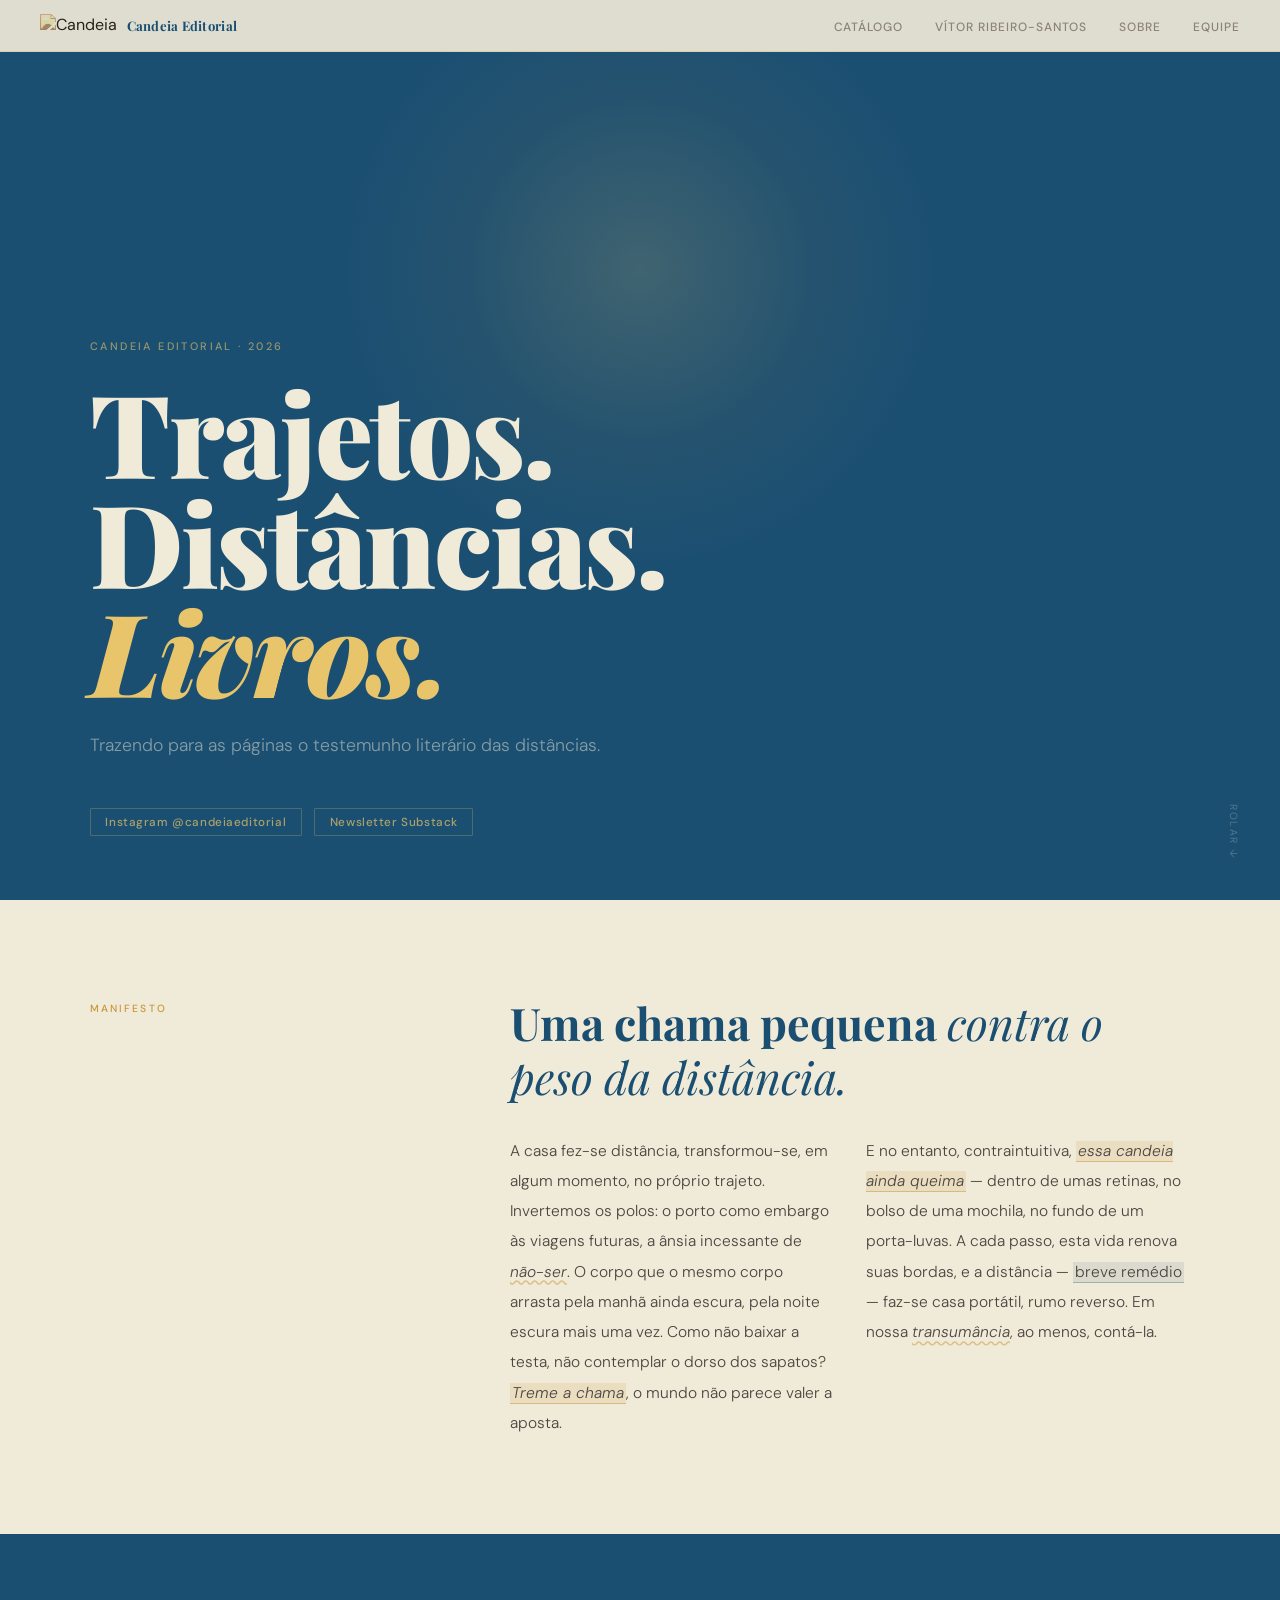
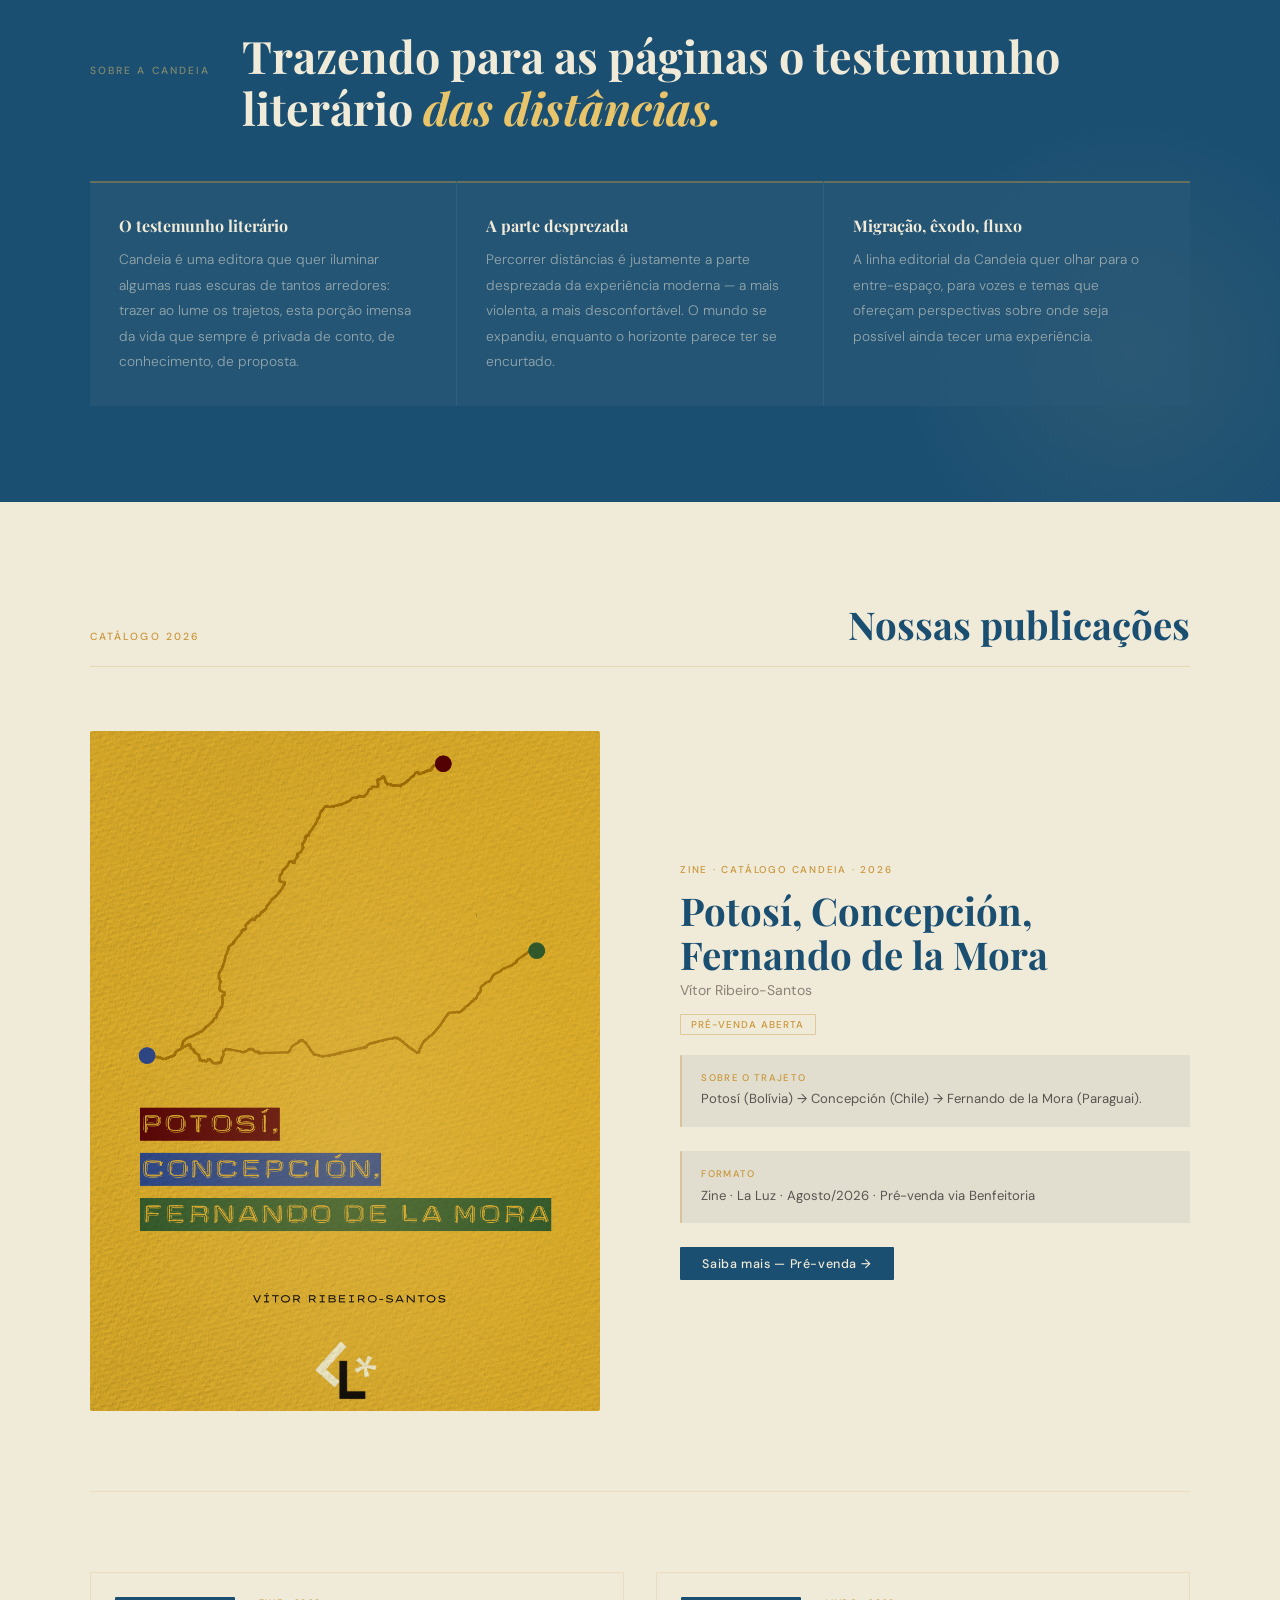
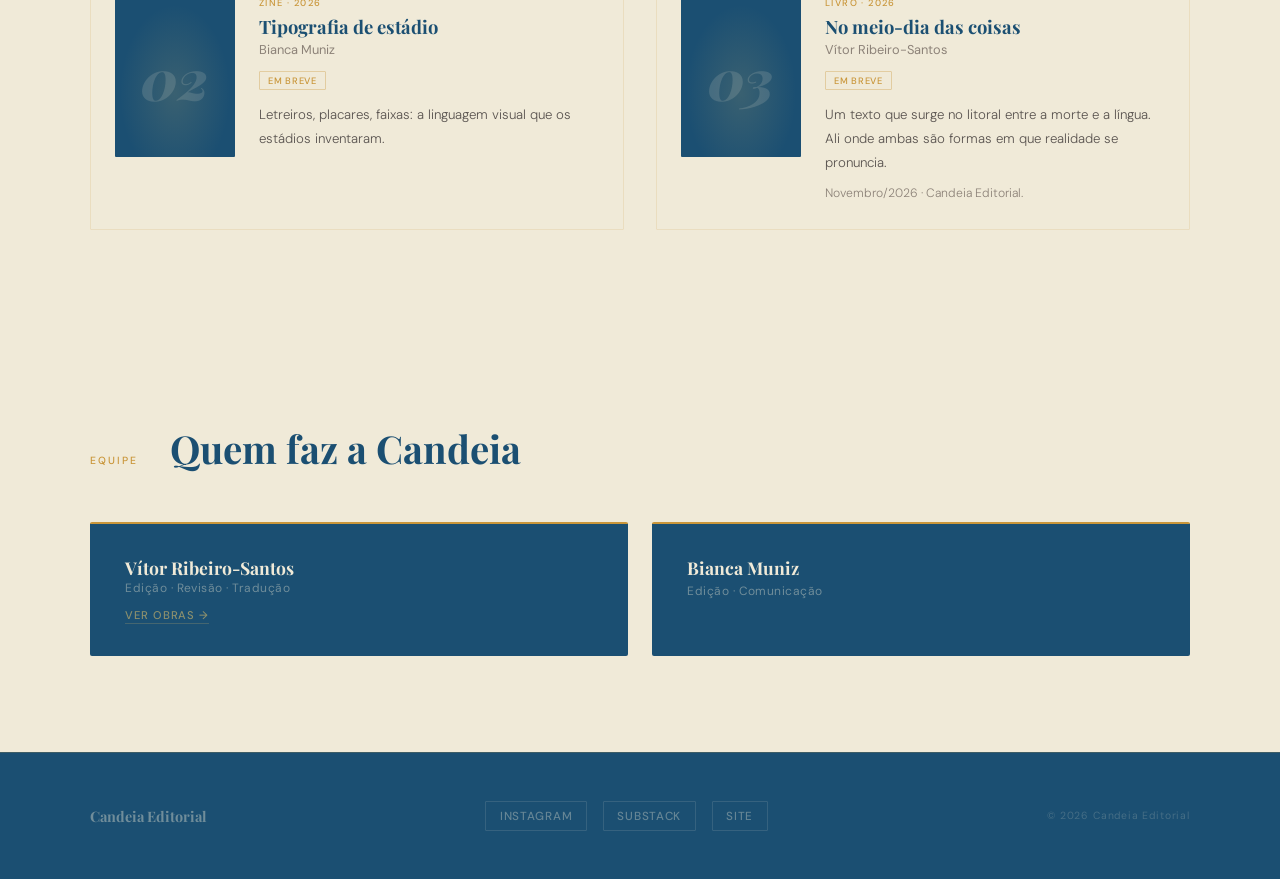
==== commit bfde6ff1: "Update index.html" ====
--- a/index.html
+++ b/index.html
@@ -673,7 +673,7 @@
           <h3 class="livro-card-h">Tipografia de estádio</h3>
           <p class="livro-card-autor">Bianca Muniz</p>
           <span class="livro-card-badge">Em breve</span>
-          <p class="livro-card-desc">Letreiros, placares, faixas: a linguagem visual que os estádios inventaram. Um olhar sobre a tipografia que ninguém encomendou mas todos reconhecem.</p>
+          <p class="livro-card-desc">Letreiros, placares, faixas: a linguagem visual que os estádios inventaram.</p>
         </div>
       </div>
       <div class="livro-card">
